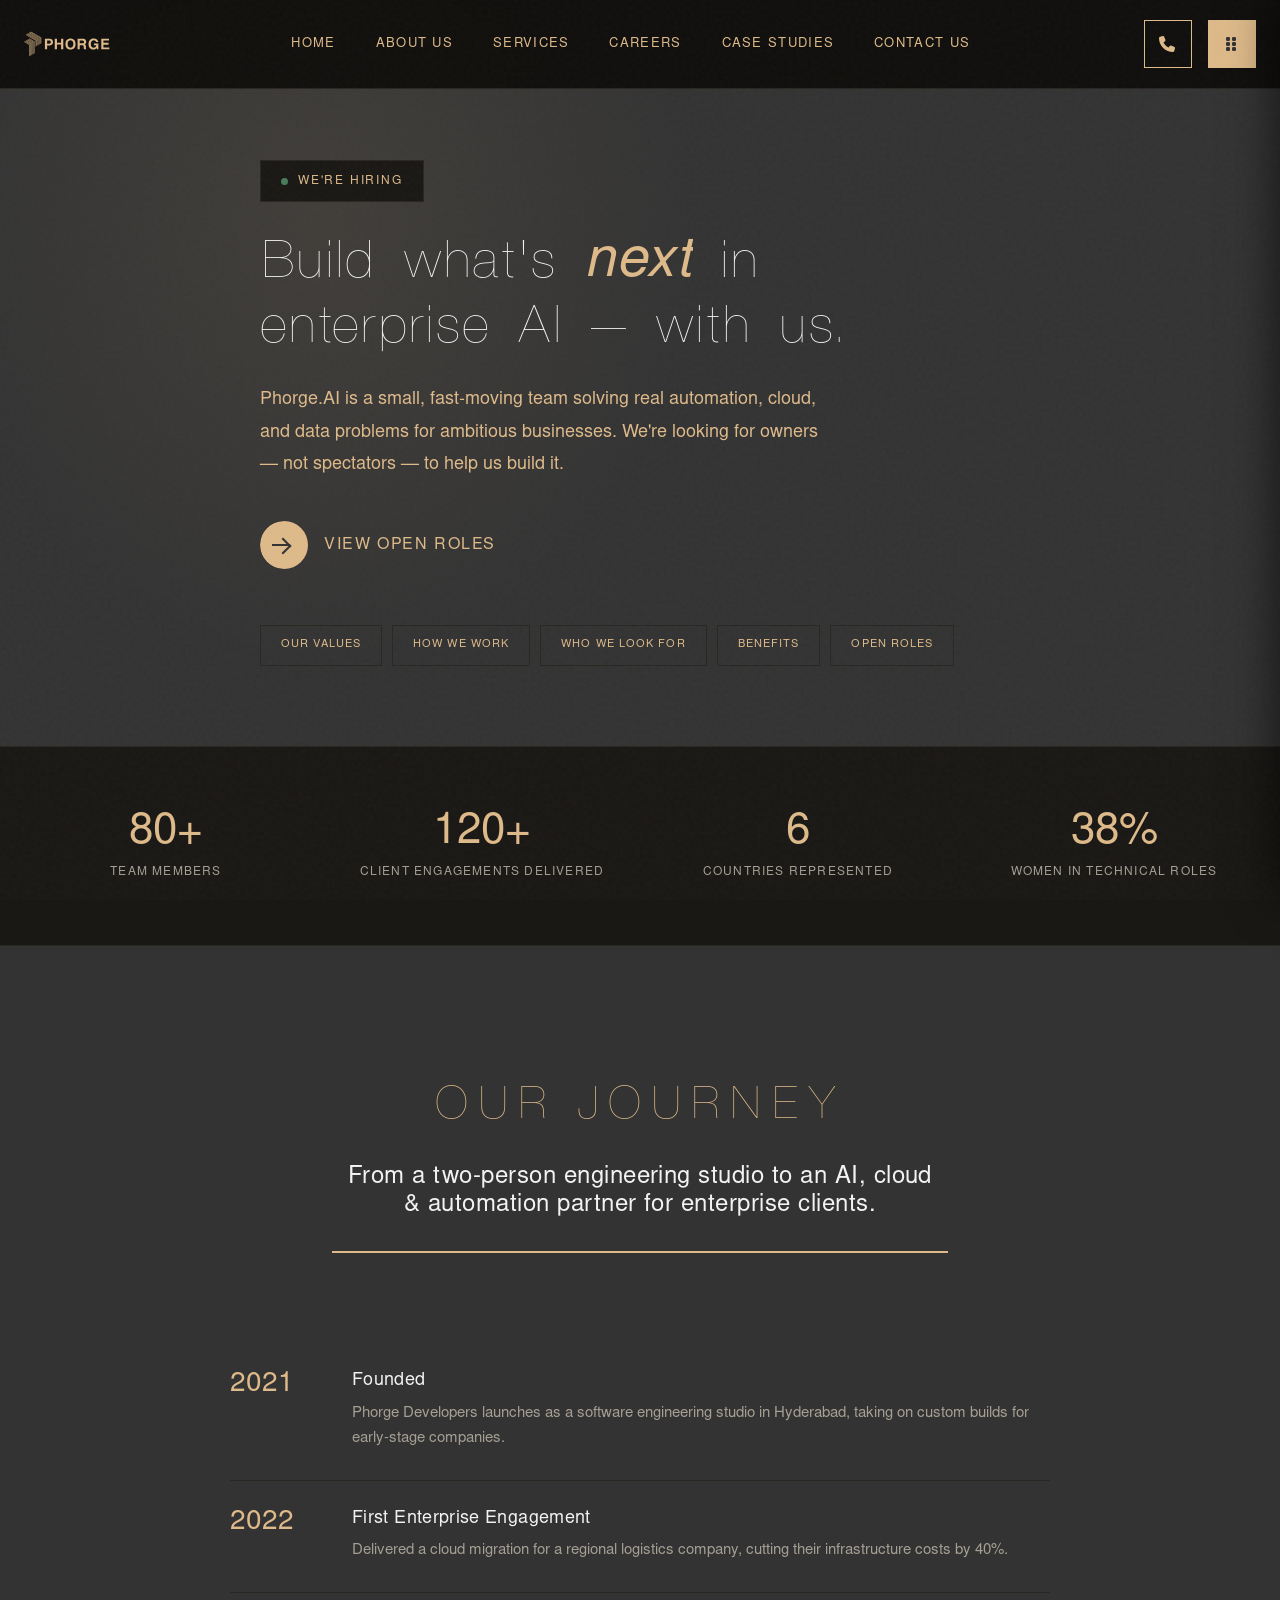
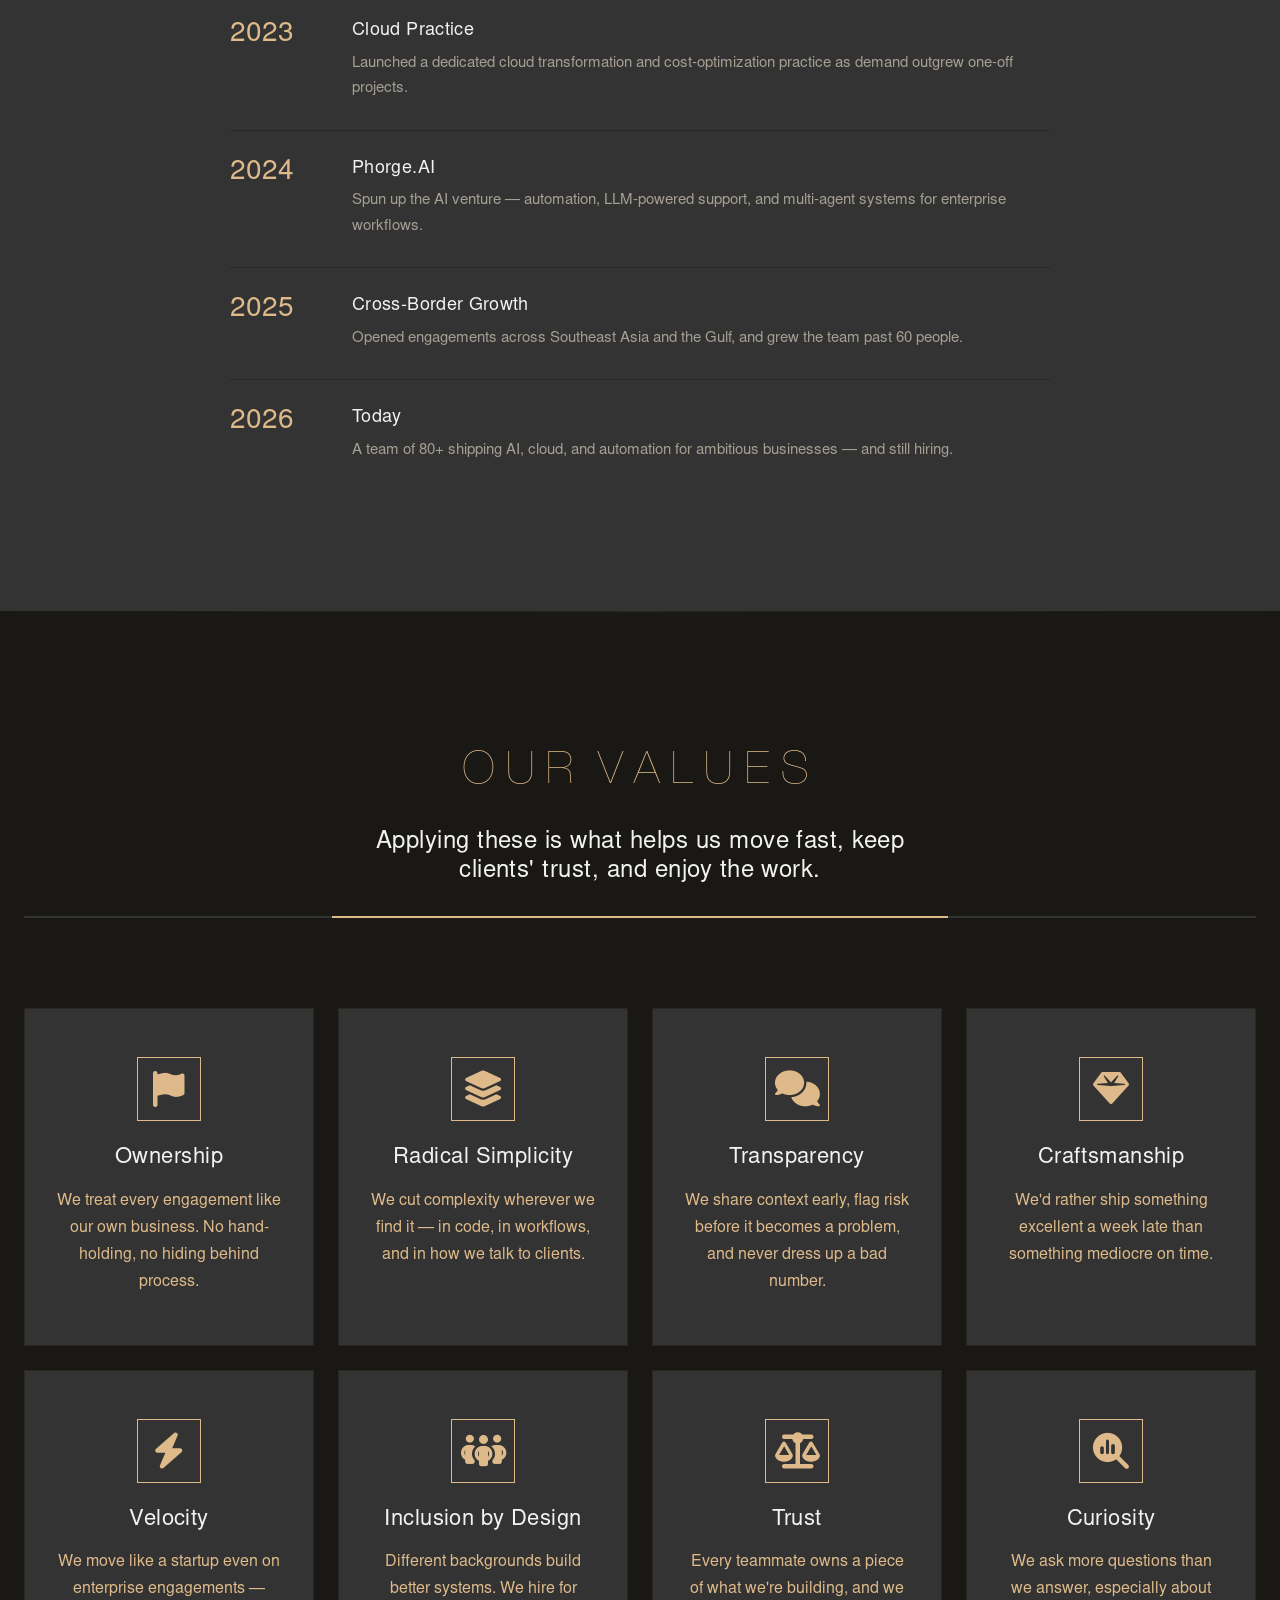
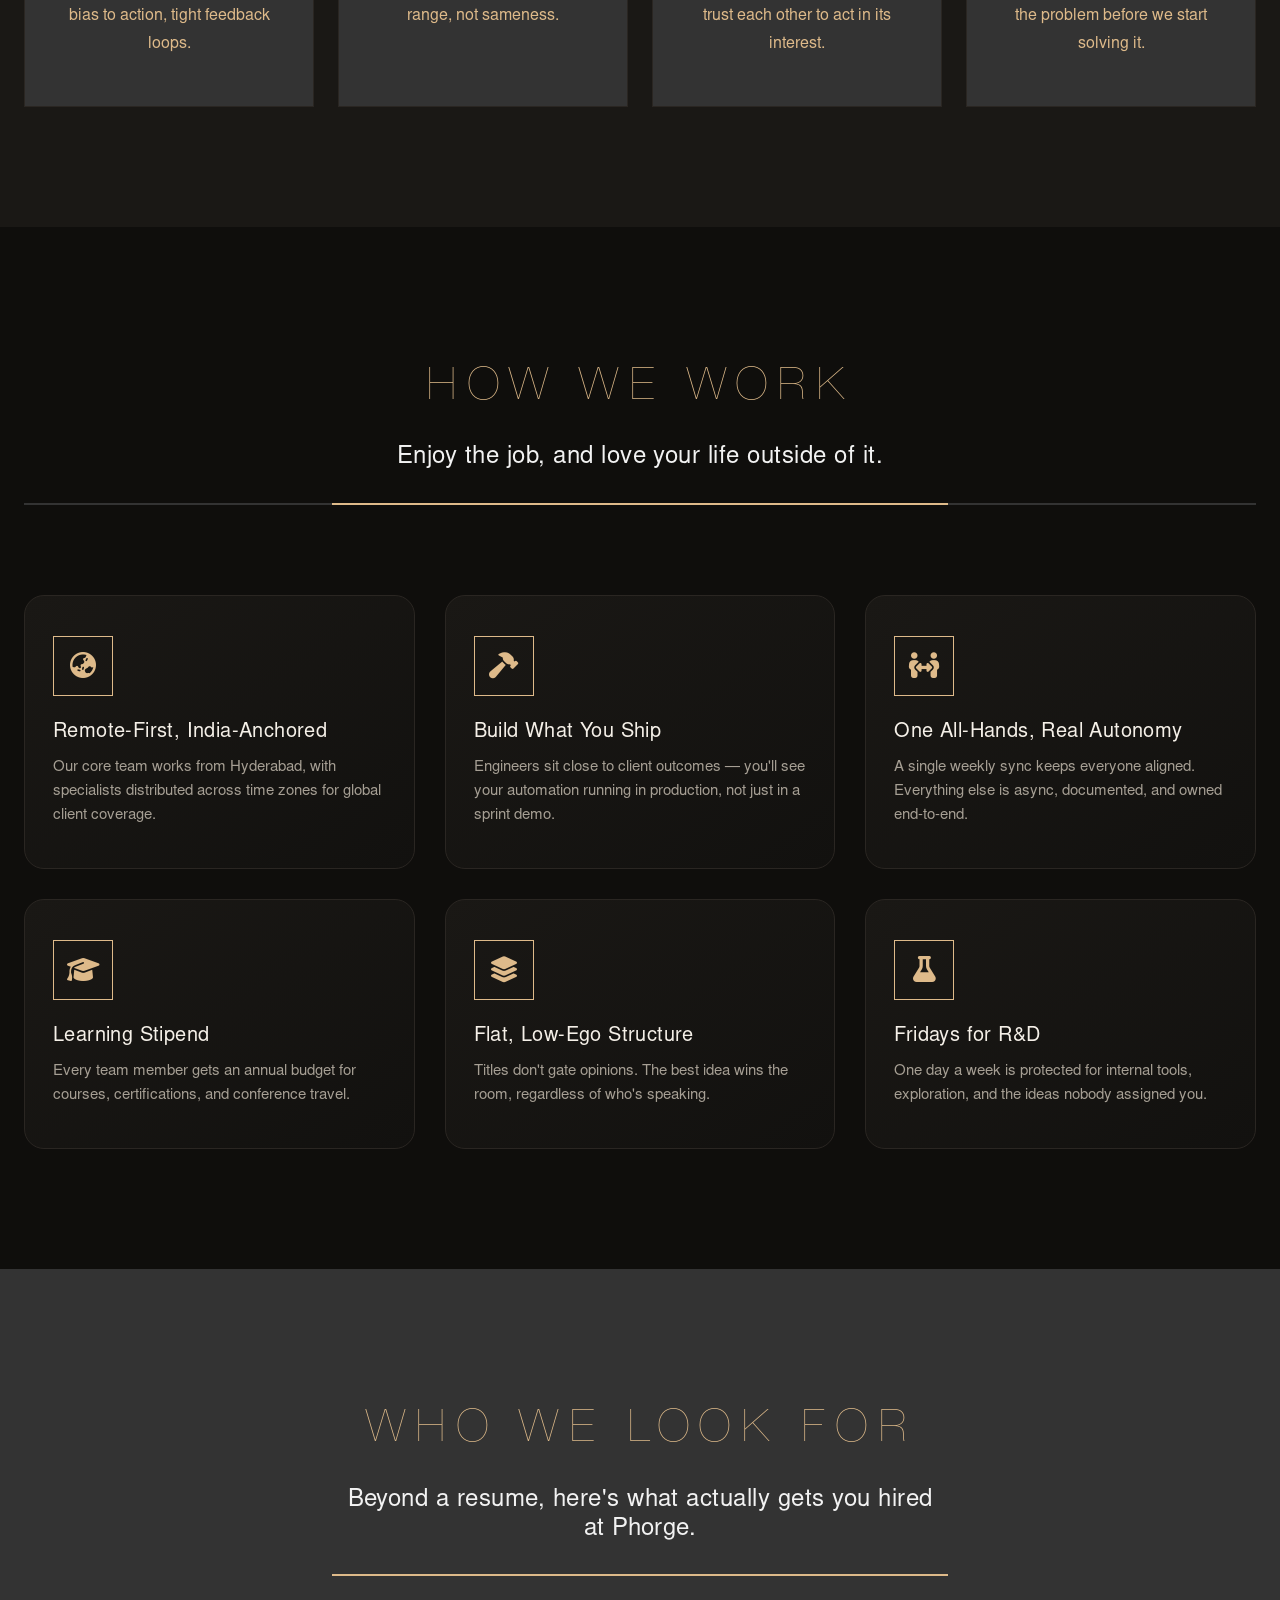
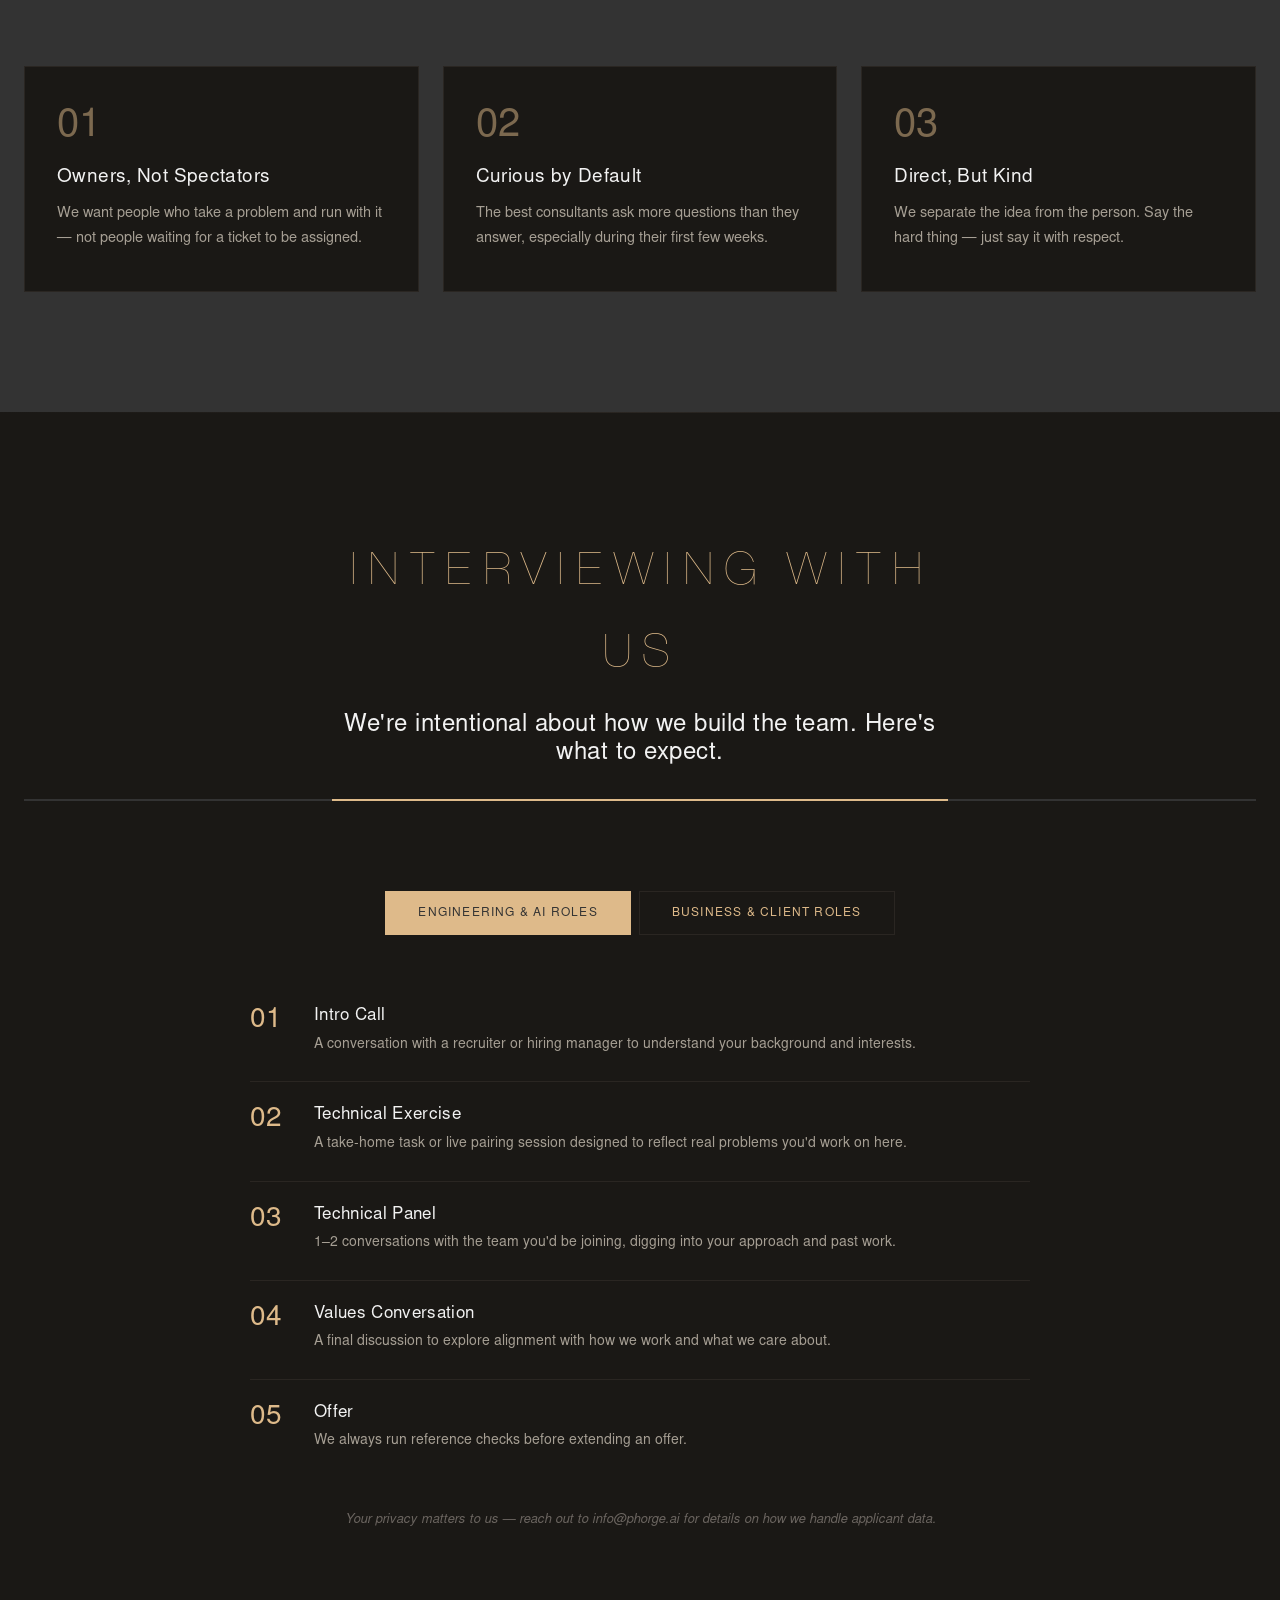
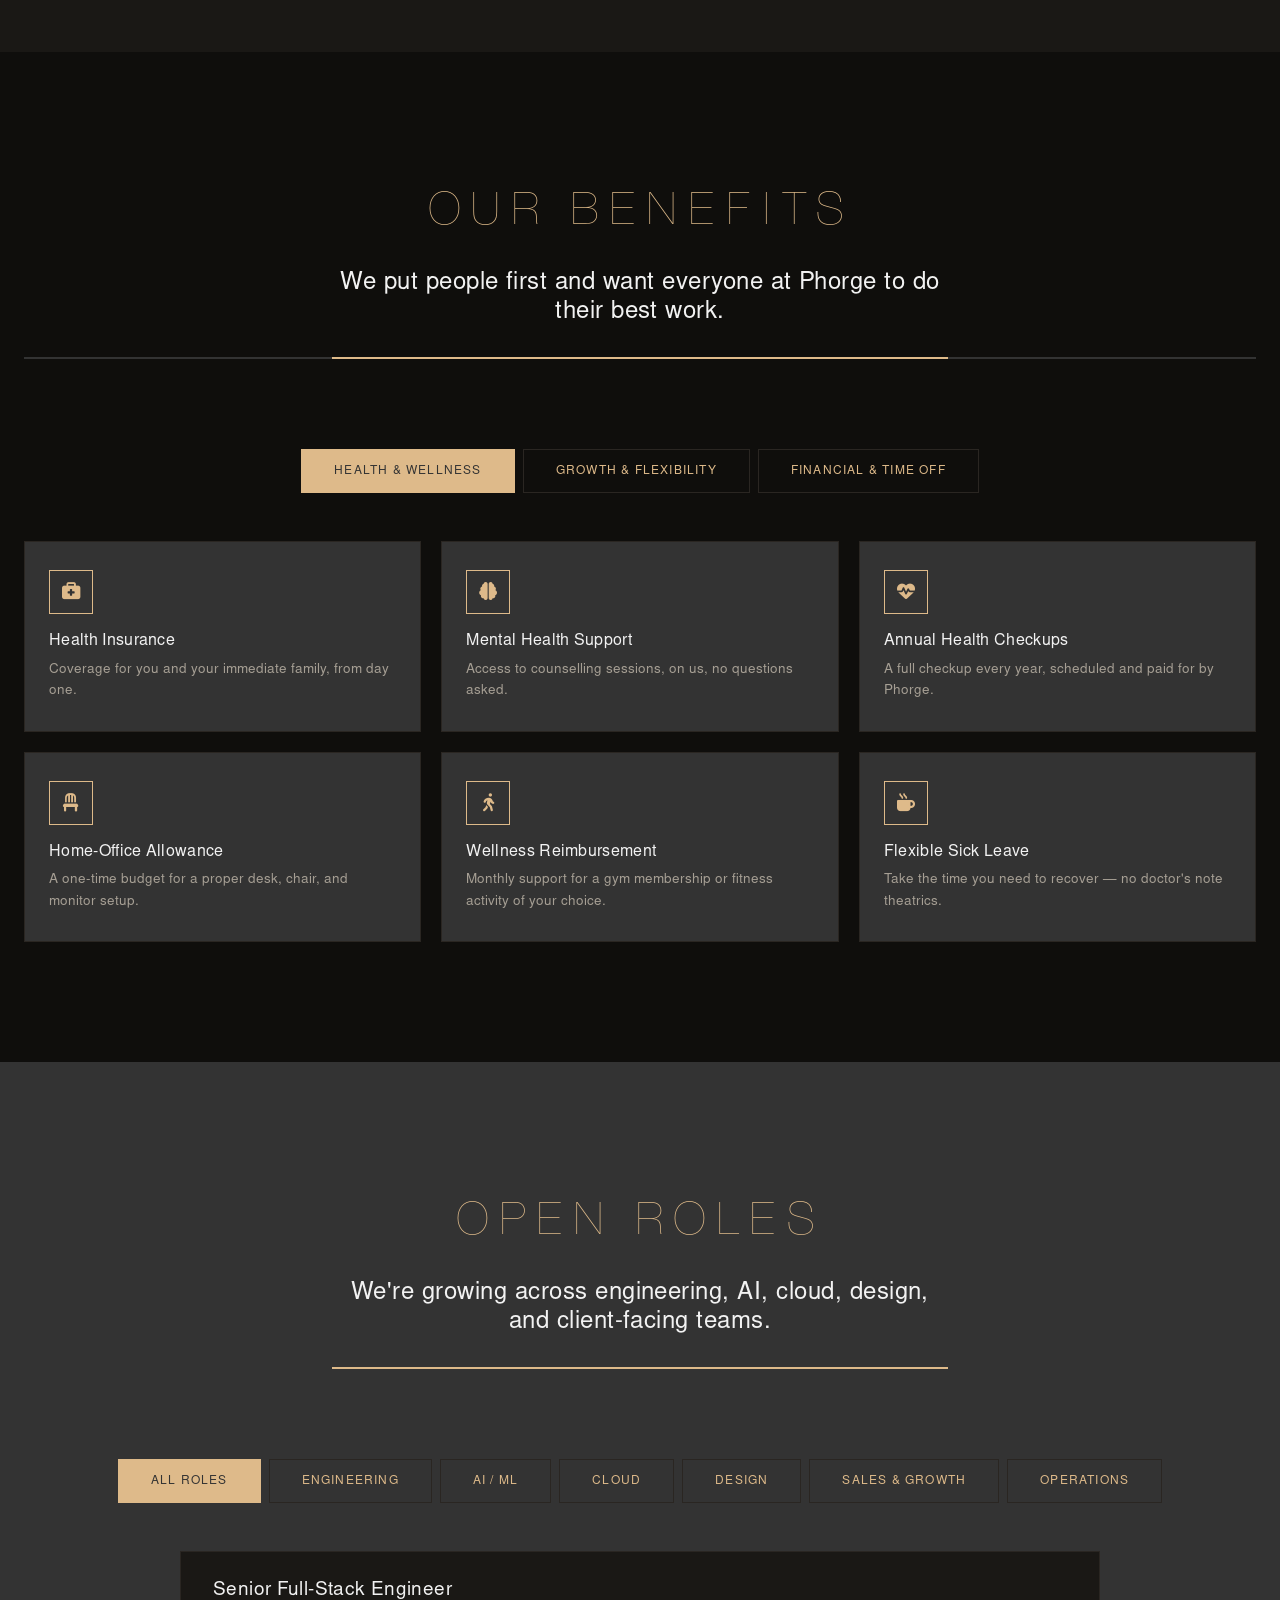
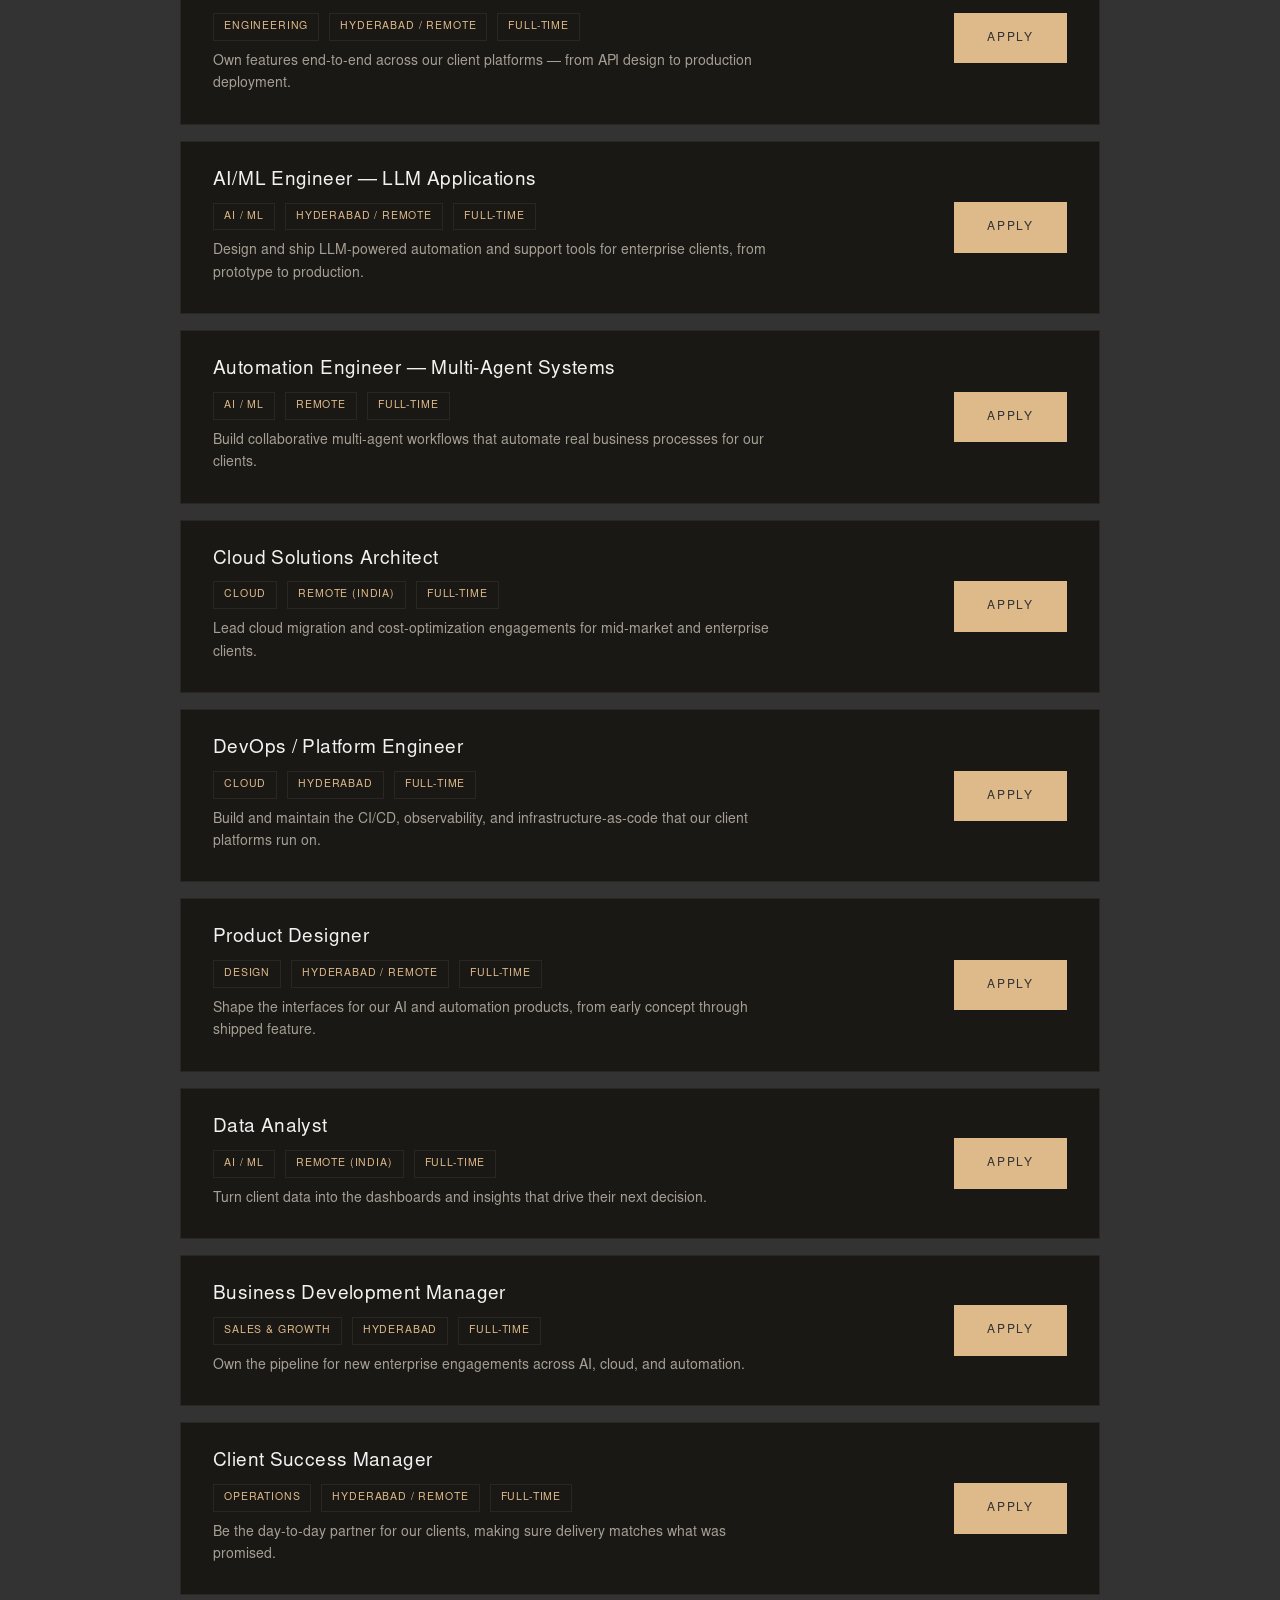
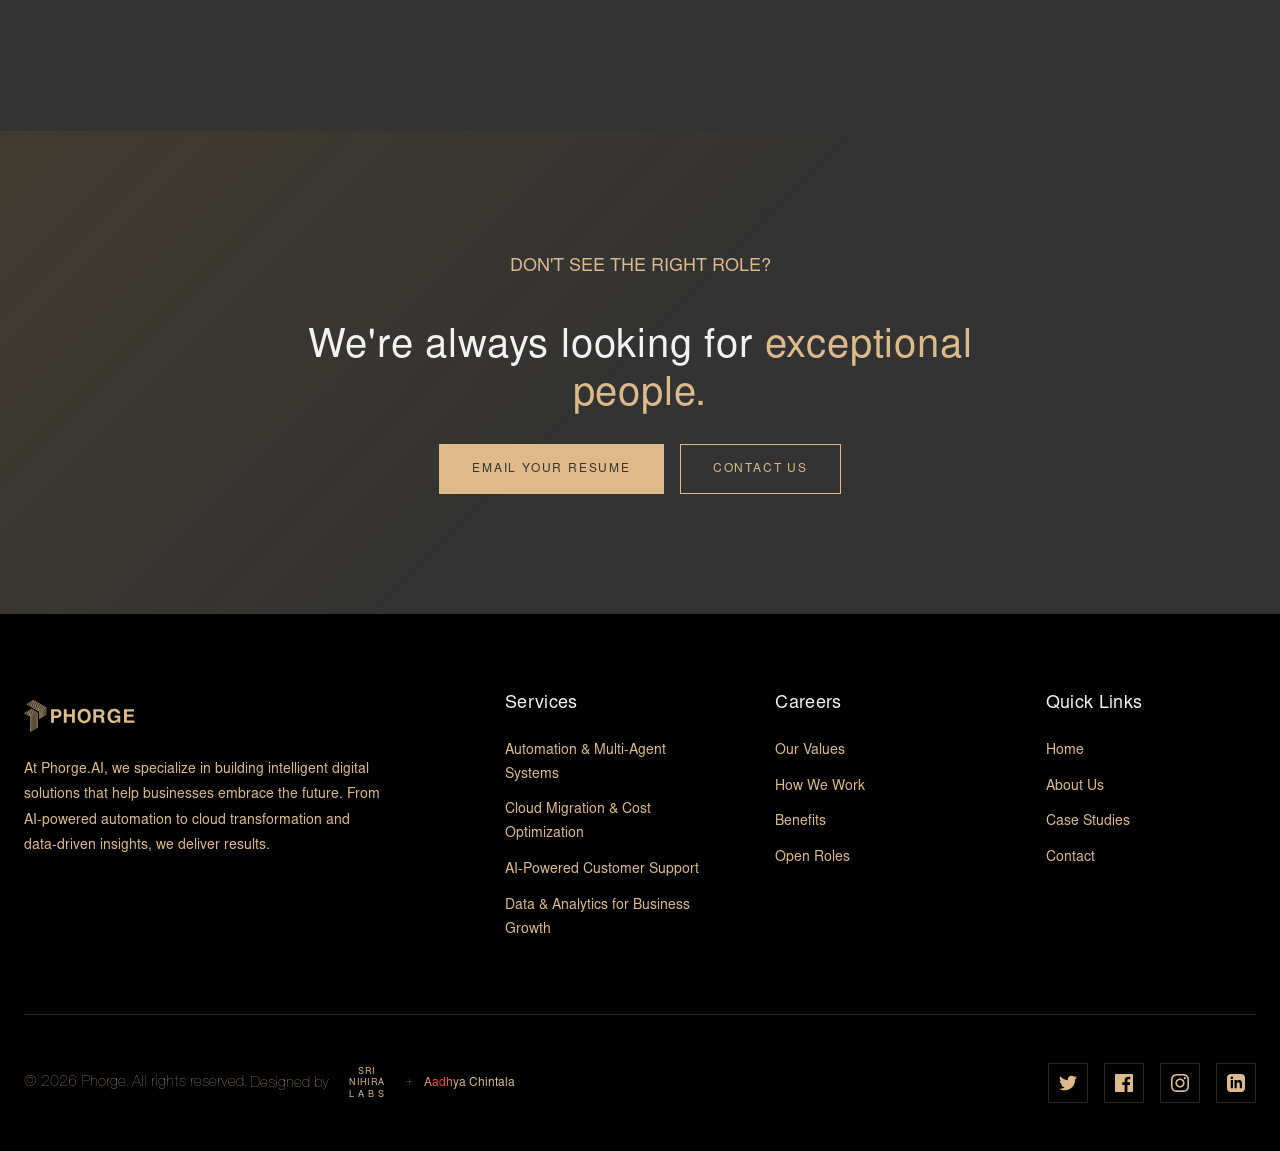
==== careers.html @ af1a022d "Add files via upload" ====
<!DOCTYPE html>
<html lang="en">
<head>
    <meta charset="UTF-8">
    <meta name="viewport" content="width=device-width, initial-scale=1.0">
    <title>Careers at Phorge.AI — Build the Future of Enterprise AI</title>
    <meta name="description" content="Join Phorge.AI. We build AI-powered automation, cloud transformation, and data-driven consulting for ambitious businesses — and we're hiring engineers, AI specialists, designers, and more.">

    <link rel="stylesheet" href="https://cdnjs.cloudflare.com/ajax/libs/font-awesome/6.5.0/css/all.min.css">
    <link rel="stylesheet" href="styles.css">
    <link rel="stylesheet" href="footer.css">
    <link rel="stylesheet" href="careers.css">
    <style>
        body {
            background-color: var(--Phorge-Dgray) !important;
        }
    </style>

    <link rel="icon" type="image/png" href="favicon/favicon-96x96.png" sizes="96x96" />
    <link rel="icon" type="image/svg+xml" href="favicon/favicon.svg" />
    <link rel="shortcut icon" href="favicon/favicon.ico" />
    <link rel="apple-touch-icon" sizes="180x180" href="favicon/apple-touch-icon.png" />
    <meta name="apple-mobile-web-app-title" content="PHORGE.AI" />
    <link rel="manifest" href="favicon/site.webmanifest" />
</head>
<body>
    <!-- Navigation -->
    <nav class="nav" id="navbar">
        <div class="container">
            <div class="nav-inner">
                <a href="index.html#hero" class="logo" aria-label="Phorge.AI">
                    <svg class="logo-mark" viewBox="76.4 0 1170.59 424.89" xmlns="http://www.w3.org/2000/svg" role="img" aria-hidden="true">
                        <defs>
                            <style>
                                .cls-1 { fill: var(--Phorge-Gold); }
                            </style>
                        </defs>
                        <g>
                            <path class="cls-1" d="M365.38,278.35h-27.53v-131.8h60.21c25.52,0,40.94,16.34,40.94,42.22,0,11.93-6.61,42.04-42.04,42.04h-31.57v47.54ZM390.9,208.04c20.56,0,20.56-14.69,20.56-20.56,0-12.85-7.16-18.17-24.23-18.17h-21.84v38.73h25.52Z" />
                            <path class="cls-1" d="M488.38,219.24v59.11h-27.54v-131.8h27.54v49.93h51.4v-49.93h27.53v131.8h-27.53v-59.11h-51.4Z" />
                            <path class="cls-1" d="M657.59,143.06c17.44,0,63.33,7.53,63.33,69.39s-45.89,69.39-63.33,69.39-63.33-7.53-63.33-69.39,45.89-69.39,63.33-69.39ZM657.59,258.52c14.87,0,35.8-9.18,35.8-46.08s-20.93-46.08-35.8-46.08-35.8,9.18-35.8,46.08,20.93,46.08,35.8,46.08Z" />
                            <path class="cls-1" d="M745.94,146.55h66.64c35.06,0,41.49,25.88,41.49,37.26,0,14.5-7.34,26.98-20.38,31.39,10.83,4.77,16.71,8.81,16.71,33.41,0,19.27,0,24.05,5.87,26.25v3.49h-30.47c-1.84-6.24-2.94-13.03-2.94-26.62,0-17.99-1.1-24.97-21.48-24.97h-28.45v51.58h-26.98v-131.8ZM805.23,204.55c14.32,0,21.29-4.96,21.29-17.99,0-6.98-3.12-17.26-19.27-17.26h-34.33v35.25h32.31Z" />
                            <path class="cls-1" d="M950.64,207.31h55.07v71.04h-18.36l-2.75-16.52c-6.98,8.08-17.07,20.01-41.12,20.01-31.76,0-60.58-22.76-60.58-69.02,0-35.98,20.01-69.94,64.43-69.76,40.39,0,56.36,26.25,57.82,44.42h-27.54c0-5.14-9.36-21.66-28.82-21.66s-37.81,13.58-37.81,47.36c0,35.98,19.64,45.34,38.37,45.34,6.06,0,26.25-2.39,31.94-29h-30.66v-22.21Z" />
                            <path class="cls-1" d="M1139.2,169.86h-69.94v27.72h64.25v23.31h-64.25v34.14h73.06v23.31h-100.05v-131.8h96.92v23.31Z" />
                        </g>
                        <g>
                            <polygon class="cls-1" points="207.25 179.51 207.25 327.4 203.09 329.8 201.91 330.49 201.91 182.59 199.32 181.1 196.71 179.58 191.37 176.5 186.17 173.5 180.83 170.41 175.62 167.41 170.28 164.33 165.08 161.33 159.74 158.24 154.54 155.24 149.2 152.15 143.99 149.15 139.64 146.64 140.74 146 143.99 144.12 144.98 143.56 149.2 145.99 154.54 149.08 159.74 152.08 165.08 155.16 170.28 158.16 175.62 161.25 180.83 164.25 186.17 167.34 191.37 170.34 196.71 173.42 201.91 176.42 204.66 178.01 207.25 179.51" />
                            <polygon class="cls-1" points="143.99 216.03 143.99 363.93 138.65 367.02 138.65 219.1 136.08 217.62 76.4 183.16 81.73 180.09 138.65 212.94 141.41 214.53 143.99 216.03" />
                            <polygon class="cls-1" points="154.54 209.94 154.54 357.85 149.2 360.93 149.2 213.02 146.62 211.53 143.99 210.02 138.65 206.93 86.94 177.08 92.27 173.99 138.65 200.77 143.99 203.86 149.2 206.86 151.95 208.45 154.54 209.94" />
                            <polygon class="cls-1" points="165.08 203.86 165.08 351.76 159.74 354.84 159.74 206.93 157.15 205.45 154.54 203.93 149.2 200.84 143.99 197.84 138.65 194.76 97.47 170.99 102.81 167.9 138.65 188.6 143.99 191.68 149.2 194.68 154.54 197.77 159.74 200.77 162.49 202.36 165.08 203.86" />
                            <polygon class="cls-1" points="175.62 197.77 175.62 345.67 170.28 348.76 170.28 200.84 167.69 199.36 165.08 197.84 159.74 194.76 154.54 191.76 149.2 188.67 143.99 185.67 138.65 182.59 108.02 164.9 113.35 161.82 138.65 176.42 143.99 179.51 149.2 182.51 154.54 185.6 159.74 188.6 165.08 191.68 170.28 194.68 173.03 196.27 175.62 197.77" />
                            <polygon class="cls-1" points="186.17 191.68 186.17 339.59 180.83 342.66 180.83 194.76 178.24 193.27 175.62 191.76 170.28 188.67 165.08 185.67 159.74 182.59 154.54 179.58 149.2 176.5 143.99 173.5 138.65 170.41 118.56 158.82 123.9 155.73 138.65 164.25 143.99 167.34 149.2 170.34 154.54 173.42 159.74 176.42 165.08 179.51 170.28 182.51 175.62 185.6 180.83 188.6 183.58 190.19 186.17 191.68" />
                            <polygon class="cls-1" points="196.71 185.6 196.71 333.49 191.37 336.57 191.37 188.67 188.78 187.19 186.17 185.67 180.83 182.59 175.62 179.58 170.28 176.5 165.08 173.5 159.74 170.41 154.54 167.41 149.2 164.33 143.99 161.33 138.65 158.24 129.1 152.73 134.44 149.64 138.65 152.08 143.99 155.16 149.2 158.16 154.54 161.25 159.74 164.25 165.08 167.34 170.28 170.34 175.62 173.42 180.83 176.42 186.17 179.51 191.37 182.51 194.12 184.1 196.71 185.6" />
                            <polygon class="cls-1" points="228.33 167.34 228.33 240.68 224.55 242.87 223.26 243.61 223 243.46 223 170.41 220.41 168.92 207.25 161.33 201.91 158.24 196.71 155.24 191.37 152.15 186.17 149.15 180.83 146.07 175.62 143.07 170.28 139.98 165.08 136.98 159.74 133.89 154.54 130.89 149.2 127.81 143.99 124.81 138.65 121.72 96.68 97.49 98.15 96.64 102.02 94.41 138.65 115.56 143.99 118.63 149.2 121.65 154.54 124.72 159.74 127.73 165.08 130.81 170.28 133.82 175.62 136.9 180.83 139.9 186.17 142.99 191.37 145.99 196.71 149.08 201.91 152.08 207.25 155.16 223 164.25 225.75 165.84 228.33 167.34" />
                            <polygon class="cls-1" points="238.87 161.25 238.87 234.6 233.81 237.52 233.53 237.36 233.53 164.33 230.95 162.83 228.33 161.33 223 158.24 207.25 149.15 201.91 146.07 196.71 143.07 191.37 139.98 186.17 136.98 180.83 133.89 175.62 130.89 170.28 127.81 165.08 124.81 159.74 121.72 154.54 118.72 149.2 115.63 143.99 112.63 138.65 109.55 107.22 91.4 112.56 88.32 138.65 103.39 143.99 106.46 149.2 109.47 154.54 112.55 159.74 115.56 165.08 118.63 170.28 121.65 175.62 124.72 180.83 127.73 186.17 130.81 191.37 133.82 196.71 136.9 201.91 139.9 207.25 142.99 223 152.08 228.33 155.16 233.53 158.16 236.29 159.76 238.87 161.25" />
                            <polygon class="cls-1" points="249.41 155.16 249.41 228.51 244.35 231.44 244.07 231.28 244.07 158.24 241.49 156.74 238.87 155.24 233.53 152.15 228.33 149.15 223 146.07 207.25 136.98 201.91 133.89 196.71 130.89 191.37 127.81 186.17 124.81 180.83 121.72 175.62 118.72 170.28 115.63 165.08 112.63 159.74 109.55 154.54 106.55 149.2 103.46 143.99 100.46 138.65 97.37 117.76 85.31 123.1 82.23 149.2 97.3 154.54 100.37 159.74 103.39 165.08 106.46 170.28 109.47 175.62 112.55 180.83 115.56 186.17 118.63 191.37 121.65 196.71 124.72 201.91 127.73 207.25 130.81 223 139.9 228.33 142.99 233.53 145.99 238.87 149.08 244.07 152.08 246.83 153.67 249.41 155.16" />
                            <polygon class="cls-1" points="259.96 149.08 259.96 222.43 254.89 225.35 254.62 225.19 254.62 152.15 252.03 150.66 249.41 149.15 244.07 146.07 238.87 143.07 233.53 139.98 228.33 136.98 223 133.89 207.25 124.81 201.91 121.72 196.71 118.72 191.37 115.63 186.17 112.63 180.83 109.55 175.62 106.55 170.28 103.46 165.08 100.46 159.74 97.37 128.3 79.22 133.64 76.15 170.28 97.3 175.62 100.37 180.83 103.39 186.17 106.46 191.37 109.47 196.71 112.55 201.91 115.56 207.25 118.63 223 127.73 228.33 130.81 233.53 133.82 238.87 136.9 244.07 139.9 249.41 142.99 254.62 145.99 257.37 147.58 259.96 149.08" />
                            <polygon class="cls-1" points="270.5 142.99 270.5 216.33 265.43 219.26 265.16 219.41 265.16 146.07 262.57 144.57 259.96 143.07 254.62 139.98 249.41 136.98 244.07 133.89 238.87 130.89 233.53 127.81 228.33 124.81 223 121.72 207.25 112.63 201.91 109.55 196.71 106.55 191.37 103.46 186.17 100.46 180.83 97.37 138.84 73.13 144.18 70.05 191.37 97.3 196.71 100.37 201.91 103.39 207.25 106.46 223 115.56 228.33 118.63 233.53 121.65 238.87 124.72 244.07 127.73 249.41 130.81 254.62 133.82 259.96 136.9 265.16 139.9 267.91 141.49 270.5 142.99" />
                            <polygon class="cls-1" points="281.04 136.89 281.04 210.24 275.7 213.33 275.7 139.98 273.12 138.48 270.5 136.98 265.16 133.89 259.96 130.89 254.62 127.81 249.41 124.81 244.07 121.72 238.87 118.72 233.53 115.63 228.33 112.63 223 109.55 207.25 100.46 201.91 97.37 149.38 67.05 154.72 63.96 223 103.39 228.33 106.46 233.53 109.47 238.87 112.55 244.07 115.56 249.41 118.63 254.62 121.65 259.96 124.72 265.16 127.73 270.5 130.81 275.7 133.82 278.46 135.4 281.04 136.89" />
                            <polygon class="cls-1" points="291.59 130.82 291.59 204.15 289.01 205.65 286.51 207.09 286.25 206.93 286.25 133.89 283.66 132.4 281.04 130.89 275.7 127.81 270.5 124.81 265.16 121.72 259.96 118.72 254.62 115.63 249.41 112.63 244.07 109.55 238.87 106.55 233.53 103.46 228.33 100.46 223 97.37 159.92 60.96 162.59 59.42 165.26 57.88 233.53 97.3 238.87 100.37 244.07 103.39 249.41 106.46 254.62 109.47 259.96 112.55 265.16 115.56 270.5 118.63 275.7 121.65 281.04 124.72 286.25 127.73 289 129.31 291.59 130.82" />
                        </g>
                    </svg>
                </a>
                <ul class="nav-links">
                    <li><a href="index.html#hero">Home</a></li>
                    <li><a href="index.html#about">About Us</a></li>
                    <li><a href="index.html#services">Services</a></li>
                    <li><a href="careers.html" class="active">Careers</a></li>
                    <li><a href="index.html#testimonials">Case Studies</a></li>
                    <li><a href="index.html#contact">Contact Us</a></li>
                </ul>
                <div class="nav-cta">
                    <a href="tel:+916303253662" class="btn btn-outline icon-btn" aria-label="Call Phorge.AI">
                        <i class="fa-solid fa-phone"></i>
                    </a>
                    <a href="#" class="btn btn-primary icon-btn" id="infoPanelBtn" aria-label="Open Info Panel">
                        <i class="fa-solid fa-grip-vertical"></i>
                    </a>
                </div>
                <button class="mobile-menu-btn" id="mobileMenuBtn" aria-label="Open Menu">
                    <span></span><span></span><span></span>
                </button>
            </div>
        </div>
    </nav>

    <!-- Mobile Menu Overlay -->
    <div class="mobile-menu-overlay" id="mobileMenuOverlay"></div>

    <!-- Mobile Menu -->
    <div class="mobile-menu" id="mobileMenu">
        <button class="mobile-menu-close" id="mobileMenuClose" aria-label="Close Menu">
            <svg width="20" height="20" viewBox="0 0 24 24" fill="none" stroke="currentColor" stroke-width="1.5">
                <line x1="18" y1="6" x2="6" y2="18"></line>
                <line x1="6" y1="6" x2="18" y2="18"></line>
            </svg>
        </button>
        <ul class="mobile-nav-links">
            <li><a href="index.html#hero">Home</a></li>
            <li><a href="index.html#about">About Us</a></li>
            <li><a href="index.html#services">Services</a></li>
            <li><a href="careers.html" class="active">Careers</a></li>
            <li><a href="index.html#testimonials">Case Studies</a></li>
            <li><a href="index.html#contact">Contact Us</a></li>
        </ul>
        <div class="mobile-menu-cta">
            <a href="#roles" class="btn btn-outline">View Open Roles</a>
            <a href="mailto:careers@phorge.ai" class="btn btn-primary">Email Us</a>
        </div>
    </div>

    <!-- Careers Hero -->
    <section class="careers-hero" id="hero">
        <div class="container">
            <div class="careers-hero-inner">
                <div class="careers-eyebrow">
                    <span class="dot"></span>
                    We're Hiring
                </div>
                <h1 class="hero-title careers-hero-title">
                    Build what's <span class="gold">next</span> in enterprise AI — with us.
                </h1>
                <p class="careers-hero-desc" data-reveal="fade">
                    Phorge.AI is a small, fast-moving team solving real automation, cloud, and data problems for ambitious businesses. We're looking for owners — not spectators — to help us build it.
                </p>
                <div class="careers-hero-actions">
                    <a href="#roles" class="learn-more">
                        <span class="circle"><span class="icon arrow"></span></span>
                        <span class="button-text">View Open Roles</span>
                    </a>
                </div>
                <div class="careers-jumpnav">
                    <a href="#values">Our Values</a>
                    <a href="#culture">How We Work</a>
                    <a href="#hiring">Who We Look For</a>
                    <a href="#benefits">Benefits</a>
                    <a href="#roles">Open Roles</a>
                </div>
            </div>
        </div>
    </section>

    <!-- Stats -->
    <section class="careers-stats">
        <div class="container">
            <div class="careers-stats-grid">
                <div>
                    <div class="careers-stat-value">80+</div>
                    <div class="careers-stat-label">Team Members</div>
                </div>
                <div>
                    <div class="careers-stat-value">120+</div>
                    <div class="careers-stat-label">Client Engagements Delivered</div>
                </div>
                <div>
                    <div class="careers-stat-value">6</div>
                    <div class="careers-stat-label">Countries Represented</div>
                </div>
                <div>
                    <div class="careers-stat-value">38%</div>
                    <div class="careers-stat-label">Women in Technical Roles</div>
                </div>
            </div>
        </div>
    </section>

    <!-- Our Journey (milestones) -->
    <section id="story">
        <div class="container">
            <div class="section-header">
                <div class="section-label" data-reveal="left">Our Journey</div>
                <h5 class="section-title">From a two-person engineering studio to an AI, cloud &amp; automation partner for enterprise clients.</h5>
            </div>
            <div class="services-divider"></div>
            <ul class="journey-list">
                <li class="journey-item">
                    <span class="journey-year">2021</span>
                    <div class="journey-text">
                        <h4>Founded</h4>
                        <p>Phorge Developers launches as a software engineering studio in Hyderabad, taking on custom builds for early-stage companies.</p>
                    </div>
                </li>
                <li class="journey-item">
                    <span class="journey-year">2022</span>
                    <div class="journey-text">
                        <h4>First Enterprise Engagement</h4>
                        <p>Delivered a cloud migration for a regional logistics company, cutting their infrastructure costs by 40%.</p>
                    </div>
                </li>
                <li class="journey-item">
                    <span class="journey-year">2023</span>
                    <div class="journey-text">
                        <h4>Cloud Practice</h4>
                        <p>Launched a dedicated cloud transformation and cost-optimization practice as demand outgrew one-off projects.</p>
                    </div>
                </li>
                <li class="journey-item">
                    <span class="journey-year">2024</span>
                    <div class="journey-text">
                        <h4>Phorge.AI</h4>
                        <p>Spun up the AI venture — automation, LLM-powered support, and multi-agent systems for enterprise workflows.</p>
                    </div>
                </li>
                <li class="journey-item">
                    <span class="journey-year">2025</span>
                    <div class="journey-text">
                        <h4>Cross-Border Growth</h4>
                        <p>Opened engagements across Southeast Asia and the Gulf, and grew the team past 60 people.</p>
                    </div>
                </li>
                <li class="journey-item">
                    <span class="journey-year">2026</span>
                    <div class="journey-text">
                        <h4>Today</h4>
                        <p>A team of 80+ shipping AI, cloud, and automation for ambitious businesses — and still hiring.</p>
                    </div>
                </li>
            </ul>
        </div>
    </section>

    <!-- Values -->
    <section class="services" id="values">
        <div class="container">
            <div class="section-header">
                <div class="section-label" data-reveal="chars">Our Values</div>
                <h5 class="section-title">Applying these is what helps us move fast, keep clients' trust, and enjoy the work.</h5>
            </div>
            <div class="services-divider"></div>
            <div class="services-grid">
                <div class="service-card">
                    <div class="service-icon"><i class="fa-solid fa-flag"></i></div>
                    <h3 class="service-title">Ownership</h3>
                    <p class="service-desc">We treat every engagement like our own business. No hand-holding, no hiding behind process.</p>
                </div>
                <div class="service-card">
                    <div class="service-icon"><i class="fa-solid fa-layer-group"></i></div>
                    <h3 class="service-title">Radical Simplicity</h3>
                    <p class="service-desc">We cut complexity wherever we find it — in code, in workflows, and in how we talk to clients.</p>
                </div>
                <div class="service-card">
                    <div class="service-icon"><i class="fa-solid fa-comments"></i></div>
                    <h3 class="service-title">Transparency</h3>
                    <p class="service-desc">We share context early, flag risk before it becomes a problem, and never dress up a bad number.</p>
                </div>
                <div class="service-card">
                    <div class="service-icon"><i class="fa-solid fa-gem"></i></div>
                    <h3 class="service-title">Craftsmanship</h3>
                    <p class="service-desc">We'd rather ship something excellent a week late than something mediocre on time.</p>
                </div>
                <div class="service-card">
                    <div class="service-icon"><i class="fa-solid fa-bolt"></i></div>
                    <h3 class="service-title">Velocity</h3>
                    <p class="service-desc">We move like a startup even on enterprise engagements — bias to action, tight feedback loops.</p>
                </div>
                <div class="service-card">
                    <div class="service-icon"><i class="fa-solid fa-people-group"></i></div>
                    <h3 class="service-title">Inclusion by Design</h3>
                    <p class="service-desc">Different backgrounds build better systems. We hire for range, not sameness.</p>
                </div>
                <div class="service-card">
                    <div class="service-icon"><i class="fa-solid fa-scale-balanced"></i></div>
                    <h3 class="service-title">Trust</h3>
                    <p class="service-desc">Every teammate owns a piece of what we're building, and we trust each other to act in its interest.</p>
                </div>
                <div class="service-card">
                    <div class="service-icon"><i class="fa-solid fa-magnifying-glass-chart"></i></div>
                    <h3 class="service-title">Curiosity</h3>
                    <p class="service-desc">We ask more questions than we answer, especially about the problem before we start solving it.</p>
                </div>
            </div>
        </div>
    </section>

    <!-- How We Work -->
    <section class="premium-services" id="culture">
        <div class="container">
            <div class="section-header">
                <div class="section-label" data-reveal="scale">How We Work</div>
                <h5 class="section-title">Enjoy the job, and love your life outside of it.</h5>
            </div>
            <div class="services-divider"></div>
            <div class="premium-grid">
                <div class="premium-card">
                    <div class="card-icon"><i class="fa-solid fa-earth-asia"></i></div>
                    <h3>Remote-First, India-Anchored</h3>
                    <p>Our core team works from Hyderabad, with specialists distributed across time zones for global client coverage.</p>
                    <div class="card-glow"></div>
                </div>
                <div class="premium-card">
                    <div class="card-icon"><i class="fa-solid fa-hammer"></i></div>
                    <h3>Build What You Ship</h3>
                    <p>Engineers sit close to client outcomes — you'll see your automation running in production, not just in a sprint demo.</p>
                    <div class="card-glow"></div>
                </div>
                <div class="premium-card">
                    <div class="card-icon"><i class="fa-solid fa-people-arrows"></i></div>
                    <h3>One All-Hands, Real Autonomy</h3>
                    <p>A single weekly sync keeps everyone aligned. Everything else is async, documented, and owned end-to-end.</p>
                    <div class="card-glow"></div>
                </div>
                <div class="premium-card">
                    <div class="card-icon"><i class="fa-solid fa-graduation-cap"></i></div>
                    <h3>Learning Stipend</h3>
                    <p>Every team member gets an annual budget for courses, certifications, and conference travel.</p>
                    <div class="card-glow"></div>
                </div>
                <div class="premium-card">
                    <div class="card-icon"><i class="fa-solid fa-layer-group"></i></div>
                    <h3>Flat, Low-Ego Structure</h3>
                    <p>Titles don't gate opinions. The best idea wins the room, regardless of who's speaking.</p>
                    <div class="card-glow"></div>
                </div>
                <div class="premium-card">
                    <div class="card-icon"><i class="fa-solid fa-flask"></i></div>
                    <h3>Fridays for R&amp;D</h3>
                    <p>One day a week is protected for internal tools, exploration, and the ideas nobody assigned you.</p>
                    <div class="card-glow"></div>
                </div>
            </div>
        </div>
    </section>

    <!-- Who We Look For -->
    <section id="hiring">
        <div class="container">
            <div class="section-header">
                <div class="section-label" data-reveal="fade">Who We Look For</div>
                <h5 class="section-title">Beyond a resume, here's what actually gets you hired at Phorge.</h5>
            </div>
            <div class="services-divider"></div>
            <div class="principles-grid">
                <div class="principle-card">
                    <div class="principle-num">01</div>
                    <h3>Owners, Not Spectators</h3>
                    <p>We want people who take a problem and run with it — not people waiting for a ticket to be assigned.</p>
                </div>
                <div class="principle-card">
                    <div class="principle-num">02</div>
                    <h3>Curious by Default</h3>
                    <p>The best consultants ask more questions than they answer, especially during their first few weeks.</p>
                </div>
                <div class="principle-card">
                    <div class="principle-num">03</div>
                    <h3>Direct, But Kind</h3>
                    <p>We separate the idea from the person. Say the hard thing — just say it with respect.</p>
                </div>
            </div>
        </div>
    </section>

    <!-- Interview Process -->
    <section class="services" id="process">
        <div class="container">
            <div class="section-header">
                <div class="section-label" data-reveal="up">Interviewing With Us</div>
                <h5 class="section-title">We're intentional about how we build the team. Here's what to expect.</h5>
            </div>
            <div class="services-divider"></div>

            <div class="process-tabs">
                <button class="tab-btn process-tab-btn active" data-process-tab="technical">Engineering &amp; AI Roles</button>
                <button class="tab-btn process-tab-btn" data-process-tab="business">Business &amp; Client Roles</button>
            </div>

            <div class="process-panel active" id="process-technical">
                <div class="process-step">
                    <span class="why-number">01</span>
                    <div>
                        <h4>Intro Call</h4>
                        <p>A conversation with a recruiter or hiring manager to understand your background and interests.</p>
                    </div>
                </div>
                <div class="process-step">
                    <span class="why-number">02</span>
                    <div>
                        <h4>Technical Exercise</h4>
                        <p>A take-home task or live pairing session designed to reflect real problems you'd work on here.</p>
                    </div>
                </div>
                <div class="process-step">
                    <span class="why-number">03</span>
                    <div>
                        <h4>Technical Panel</h4>
                        <p>1–2 conversations with the team you'd be joining, digging into your approach and past work.</p>
                    </div>
                </div>
                <div class="process-step">
                    <span class="why-number">04</span>
                    <div>
                        <h4>Values Conversation</h4>
                        <p>A final discussion to explore alignment with how we work and what we care about.</p>
                    </div>
                </div>
                <div class="process-step">
                    <span class="why-number">05</span>
                    <div>
                        <h4>Offer</h4>
                        <p>We always run reference checks before extending an offer.</p>
                    </div>
                </div>
            </div>

            <div class="process-panel" id="process-business">
                <div class="process-step">
                    <span class="why-number">01</span>
                    <div>
                        <h4>Intro Call</h4>
                        <p>A first conversation with a recruiter or hiring manager to understand your experience and interests.</p>
                    </div>
                </div>
                <div class="process-step">
                    <span class="why-number">02</span>
                    <div>
                        <h4>Case Study or Role-Play</h4>
                        <p>A practical exercise aligned with the day-to-day responsibilities of the role.</p>
                    </div>
                </div>
                <div class="process-step">
                    <span class="why-number">03</span>
                    <div>
                        <h4>Stakeholder Panel</h4>
                        <p>Conversations with the hiring manager and cross-functional teammates you'd work closely with.</p>
                    </div>
                </div>
                <div class="process-step">
                    <span class="why-number">04</span>
                    <div>
                        <h4>Values Conversation</h4>
                        <p>A final discussion to explore alignment with how we work and what we care about.</p>
                    </div>
                </div>
                <div class="process-step">
                    <span class="why-number">05</span>
                    <div>
                        <h4>Offer</h4>
                        <p>We always run reference checks before extending an offer.</p>
                    </div>
                </div>
            </div>

            <p class="process-note">Your privacy matters to us — reach out to info@phorge.ai for details on how we handle applicant data.</p>
        </div>
    </section>

    <!-- Benefits -->
    <section class="premium-services" id="benefits">
        <div class="container">
            <div class="section-header">
                <div class="section-label" data-reveal="right">Our Benefits</div>
                <h5 class="section-title">We put people first and want everyone at Phorge to do their best work.</h5>
            </div>
            <div class="services-divider"></div>

            <div class="benefits-tabs">
                <button class="tab-btn benefit-tab-btn active" data-benefit-tab="health">Health &amp; Wellness</button>
                <button class="tab-btn benefit-tab-btn" data-benefit-tab="growth">Growth &amp; Flexibility</button>
                <button class="tab-btn benefit-tab-btn" data-benefit-tab="financial">Financial &amp; Time Off</button>
            </div>

            <div class="benefits-tab-content active" id="benefit-health">
                <div class="benefit-item">
                    <div class="benefit-icon"><i class="fa-solid fa-briefcase-medical"></i></div>
                    <h4>Health Insurance</h4>
                    <p>Coverage for you and your immediate family, from day one.</p>
                </div>
                <div class="benefit-item">
                    <div class="benefit-icon"><i class="fa-solid fa-brain"></i></div>
                    <h4>Mental Health Support</h4>
                    <p>Access to counselling sessions, on us, no questions asked.</p>
                </div>
                <div class="benefit-item">
                    <div class="benefit-icon"><i class="fa-solid fa-heart-pulse"></i></div>
                    <h4>Annual Health Checkups</h4>
                    <p>A full checkup every year, scheduled and paid for by Phorge.</p>
                </div>
                <div class="benefit-item">
                    <div class="benefit-icon"><i class="fa-solid fa-chair"></i></div>
                    <h4>Home-Office Allowance</h4>
                    <p>A one-time budget for a proper desk, chair, and monitor setup.</p>
                </div>
                <div class="benefit-item">
                    <div class="benefit-icon"><i class="fa-solid fa-person-walking"></i></div>
                    <h4>Wellness Reimbursement</h4>
                    <p>Monthly support for a gym membership or fitness activity of your choice.</p>
                </div>
                <div class="benefit-item">
                    <div class="benefit-icon"><i class="fa-solid fa-mug-hot"></i></div>
                    <h4>Flexible Sick Leave</h4>
                    <p>Take the time you need to recover — no doctor's note theatrics.</p>
                </div>
            </div>

            <div class="benefits-tab-content" id="benefit-growth">
                <div class="benefit-item">
                    <div class="benefit-icon"><i class="fa-solid fa-graduation-cap"></i></div>
                    <h4>Learning Budget</h4>
                    <p>An annual stipend for courses, certifications, and books.</p>
                </div>
                <div class="benefit-item">
                    <div class="benefit-icon"><i class="fa-solid fa-clock"></i></div>
                    <h4>Flexible Hours</h4>
                    <p>We're async-friendly — work when you're sharpest, not on a fixed clock.</p>
                </div>
                <div class="benefit-item">
                    <div class="benefit-icon"><i class="fa-solid fa-arrows-turn-to-dots"></i></div>
                    <h4>Internal Mobility</h4>
                    <p>Move across our AI, Cloud, and Data practices as your interests evolve.</p>
                </div>
                <div class="benefit-item">
                    <div class="benefit-icon"><i class="fa-solid fa-microphone"></i></div>
                    <h4>Conference Sponsorship</h4>
                    <p>We'll cover travel and tickets for conferences relevant to your work.</p>
                </div>
                <div class="benefit-item">
                    <div class="benefit-icon"><i class="fa-solid fa-users-gear"></i></div>
                    <h4>Mentorship</h4>
                    <p>Every new hire is paired with a senior teammate for their first 90 days.</p>
                </div>
                <div class="benefit-item">
                    <div class="benefit-icon"><i class="fa-solid fa-house-laptop"></i></div>
                    <h4>Remote-Friendly Roles</h4>
                    <p>Most roles are remote-eligible within India, with optional hub days in Hyderabad.</p>
                </div>
            </div>

            <div class="benefits-tab-content" id="benefit-financial">
                <div class="benefit-item">
                    <div class="benefit-icon"><i class="fa-solid fa-sack-dollar"></i></div>
                    <h4>Performance Bonus</h4>
                    <p>A company-wide bonus pool tied to client outcomes, not just tenure.</p>
                </div>
                <div class="benefit-item">
                    <div class="benefit-icon"><i class="fa-solid fa-umbrella-beach"></i></div>
                    <h4>24 Days Annual Leave</h4>
                    <p>Plus festival holidays and a end-of-year office shutdown.</p>
                </div>
                <div class="benefit-item">
                    <div class="benefit-icon"><i class="fa-solid fa-baby"></i></div>
                    <h4>Parental Leave</h4>
                    <p>Paid leave for new parents, regardless of how your family grows.</p>
                </div>
                <div class="benefit-item">
                    <div class="benefit-icon"><i class="fa-solid fa-user-plus"></i></div>
                    <h4>Referral Bonus</h4>
                    <p>A cash bonus for every successful hire you refer to us.</p>
                </div>
                <div class="benefit-item">
                    <div class="benefit-icon"><i class="fa-solid fa-piggy-bank"></i></div>
                    <h4>Retirement Contributions</h4>
                    <p>Employer contributions toward your provident fund, above the statutory minimum.</p>
                </div>
                <div class="benefit-item">
                    <div class="benefit-icon"><i class="fa-solid fa-plane"></i></div>
                    <h4>Team Offsite</h4>
                    <p>A yearly, all-expenses-covered trip to celebrate what we've shipped together.</p>
                </div>
            </div>
        </div>
    </section>

    <!-- Open Roles -->
    <section id="roles">
        <div class="container">
            <div class="section-header">
                <div class="section-label" data-reveal="left">Open Roles</div>
                <h5 class="section-title">We're growing across engineering, AI, cloud, design, and client-facing teams.</h5>
            </div>
            <div class="services-divider"></div>

            <div class="roles-filters">
                <button class="tab-btn role-filter-btn active" data-dept="all">All Roles</button>
                <button class="tab-btn role-filter-btn" data-dept="engineering">Engineering</button>
                <button class="tab-btn role-filter-btn" data-dept="ai">AI / ML</button>
                <button class="tab-btn role-filter-btn" data-dept="cloud">Cloud</button>
                <button class="tab-btn role-filter-btn" data-dept="design">Design</button>
                <button class="tab-btn role-filter-btn" data-dept="sales">Sales &amp; Growth</button>
                <button class="tab-btn role-filter-btn" data-dept="ops">Operations</button>
            </div>

            <ul class="roles-list">
                <li class="role-card" data-dept="engineering">
                    <div class="role-main">
                        <h3>Senior Full-Stack Engineer</h3>
                        <div class="role-meta">
                            <span class="role-tag">Engineering</span>
                            <span class="role-tag">Hyderabad / Remote</span>
                            <span class="role-tag">Full-Time</span>
                        </div>
                        <p class="role-desc">Own features end-to-end across our client platforms — from API design to production deployment.</p>
                    </div>
                    <div class="role-apply">
                        <a class="btn btn-primary" href="mailto:careers@phorge.ai?subject=Application%3A%20Senior%20Full-Stack%20Engineer">Apply</a>
                    </div>
                </li>
                <li class="role-card" data-dept="ai">
                    <div class="role-main">
                        <h3>AI/ML Engineer — LLM Applications</h3>
                        <div class="role-meta">
                            <span class="role-tag">AI / ML</span>
                            <span class="role-tag">Hyderabad / Remote</span>
                            <span class="role-tag">Full-Time</span>
                        </div>
                        <p class="role-desc">Design and ship LLM-powered automation and support tools for enterprise clients, from prototype to production.</p>
                    </div>
                    <div class="role-apply">
                        <a class="btn btn-primary" href="mailto:careers@phorge.ai?subject=Application%3A%20AI%2FML%20Engineer%20%E2%80%94%20LLM%20Applications">Apply</a>
                    </div>
                </li>
                <li class="role-card" data-dept="ai">
                    <div class="role-main">
                        <h3>Automation Engineer — Multi-Agent Systems</h3>
                        <div class="role-meta">
                            <span class="role-tag">AI / ML</span>
                            <span class="role-tag">Remote</span>
                            <span class="role-tag">Full-Time</span>
                        </div>
                        <p class="role-desc">Build collaborative multi-agent workflows that automate real business processes for our clients.</p>
                    </div>
                    <div class="role-apply">
                        <a class="btn btn-primary" href="mailto:careers@phorge.ai?subject=Application%3A%20Automation%20Engineer%20%E2%80%94%20Multi-Agent%20Systems">Apply</a>
                    </div>
                </li>
                <li class="role-card" data-dept="cloud">
                    <div class="role-main">
                        <h3>Cloud Solutions Architect</h3>
                        <div class="role-meta">
                            <span class="role-tag">Cloud</span>
                            <span class="role-tag">Remote (India)</span>
                            <span class="role-tag">Full-Time</span>
                        </div>
                        <p class="role-desc">Lead cloud migration and cost-optimization engagements for mid-market and enterprise clients.</p>
                    </div>
                    <div class="role-apply">
                        <a class="btn btn-primary" href="mailto:careers@phorge.ai?subject=Application%3A%20Cloud%20Solutions%20Architect">Apply</a>
                    </div>
                </li>
                <li class="role-card" data-dept="cloud">
                    <div class="role-main">
                        <h3>DevOps / Platform Engineer</h3>
                        <div class="role-meta">
                            <span class="role-tag">Cloud</span>
                            <span class="role-tag">Hyderabad</span>
                            <span class="role-tag">Full-Time</span>
                        </div>
                        <p class="role-desc">Build and maintain the CI/CD, observability, and infrastructure-as-code that our client platforms run on.</p>
                    </div>
                    <div class="role-apply">
                        <a class="btn btn-primary" href="mailto:careers@phorge.ai?subject=Application%3A%20DevOps%20%2F%20Platform%20Engineer">Apply</a>
                    </div>
                </li>
                <li class="role-card" data-dept="design">
                    <div class="role-main">
                        <h3>Product Designer</h3>
                        <div class="role-meta">
                            <span class="role-tag">Design</span>
                            <span class="role-tag">Hyderabad / Remote</span>
                            <span class="role-tag">Full-Time</span>
                        </div>
                        <p class="role-desc">Shape the interfaces for our AI and automation products, from early concept through shipped feature.</p>
                    </div>
                    <div class="role-apply">
                        <a class="btn btn-primary" href="mailto:careers@phorge.ai?subject=Application%3A%20Product%20Designer">Apply</a>
                    </div>
                </li>
                <li class="role-card" data-dept="ai">
                    <div class="role-main">
                        <h3>Data Analyst</h3>
                        <div class="role-meta">
                            <span class="role-tag">AI / ML</span>
                            <span class="role-tag">Remote (India)</span>
                            <span class="role-tag">Full-Time</span>
                        </div>
                        <p class="role-desc">Turn client data into the dashboards and insights that drive their next decision.</p>
                    </div>
                    <div class="role-apply">
                        <a class="btn btn-primary" href="mailto:careers@phorge.ai?subject=Application%3A%20Data%20Analyst">Apply</a>
                    </div>
                </li>
                <li class="role-card" data-dept="sales">
                    <div class="role-main">
                        <h3>Business Development Manager</h3>
                        <div class="role-meta">
                            <span class="role-tag">Sales &amp; Growth</span>
                            <span class="role-tag">Hyderabad</span>
                            <span class="role-tag">Full-Time</span>
                        </div>
                        <p class="role-desc">Own the pipeline for new enterprise engagements across AI, cloud, and automation.</p>
                    </div>
                    <div class="role-apply">
                        <a class="btn btn-primary" href="mailto:careers@phorge.ai?subject=Application%3A%20Business%20Development%20Manager">Apply</a>
                    </div>
                </li>
                <li class="role-card" data-dept="ops">
                    <div class="role-main">
                        <h3>Client Success Manager</h3>
                        <div class="role-meta">
                            <span class="role-tag">Operations</span>
                            <span class="role-tag">Hyderabad / Remote</span>
                            <span class="role-tag">Full-Time</span>
                        </div>
                        <p class="role-desc">Be the day-to-day partner for our clients, making sure delivery matches what was promised.</p>
                    </div>
                    <div class="role-apply">
                        <a class="btn btn-primary" href="mailto:careers@phorge.ai?subject=Application%3A%20Client%20Success%20Manager">Apply</a>
                    </div>
                </li>
            </ul>

            <p class="roles-empty">No open roles in this department right now — check back soon, or reach out anyway.</p>
        </div>
    </section>

    <!-- CTA -->
    <section class="cta">
        <div class="container">
            <div class="cta-inner">
                <p class="cta-desc" data-reveal="fade">DON'T SEE THE RIGHT ROLE?</p>
                <h2 class="cta-title" data-reveal="scale">We're always looking for <span class="gold">exceptional people.</span></h2>
                <div class="cta-actions">
                    <a href="mailto:careers@phorge.ai?subject=General%20Application" class="btn btn-primary">Email Your Resume</a>
                    <a href="index.html#contact" class="btn btn-outline">Contact Us</a>
                </div>
            </div>
        </div>
    </section>

    <!-- Footer -->
    <footer class="footer">
        <div class="container">
            <div class="footer-grid">
                <div class="footer-brand footer-brand-reveal">
                    <a href="index.html#hero" class="logo footer-brand-item" aria-label="Phorge.AI">
                        <svg class="logo-mark" viewBox="76.4 0 1170.59 424.89" xmlns="http://www.w3.org/2000/svg" role="img" aria-hidden="true">
                            <defs><style>.cls-1 { fill: var(--Phorge-Gold); }</style></defs>
                            <g>
                                <path class="cls-1" d="M365.38,278.35h-27.53v-131.8h60.21c25.52,0,40.94,16.34,40.94,42.22,0,11.93-6.61,42.04-42.04,42.04h-31.57v47.54ZM390.9,208.04c20.56,0,20.56-14.69,20.56-20.56,0-12.85-7.16-18.17-24.23-18.17h-21.84v38.73h25.52Z" />
                                <path class="cls-1" d="M488.38,219.24v59.11h-27.54v-131.8h27.54v49.93h51.4v-49.93h27.53v131.8h-27.53v-59.11h-51.4Z" />
                                <path class="cls-1" d="M657.59,143.06c17.44,0,63.33,7.53,63.33,69.39s-45.89,69.39-63.33,69.39-63.33-7.53-63.33-69.39,45.89-69.39,63.33-69.39ZM657.59,258.52c14.87,0,35.8-9.18,35.8-46.08s-20.93-46.08-35.8-46.08-35.8,9.18-35.8,46.08,20.93,46.08,35.8,46.08Z" />
                                <path class="cls-1" d="M745.94,146.55h66.64c35.06,0,41.49,25.88,41.49,37.26,0,14.5-7.34,26.98-20.38,31.39,10.83,4.77,16.71,8.81,16.71,33.41,0,19.27,0,24.05,5.87,26.25v3.49h-30.47c-1.84-6.24-2.94-13.03-2.94-26.62,0-17.99-1.1-24.97-21.48-24.97h-28.45v51.58h-26.98v-131.8ZM805.23,204.55c14.32,0,21.29-4.96,21.29-17.99,0-6.98-3.12-17.26-19.27-17.26h-34.33v35.25h32.31Z" />
                                <path class="cls-1" d="M950.64,207.31h55.07v71.04h-18.36l-2.75-16.52c-6.98,8.08-17.07,20.01-41.12,20.01-31.76,0-60.58-22.76-60.58-69.02,0-35.98,20.01-69.94,64.43-69.76,40.39,0,56.36,26.25,57.82,44.42h-27.54c0-5.14-9.36-21.66-28.82-21.66s-37.81,13.58-37.81,47.36c0,35.98,19.64,45.34,38.37,45.34,6.06,0,26.25-2.39,31.94-29h-30.66v-22.21Z" />
                                <path class="cls-1" d="M1139.2,169.86h-69.94v27.72h64.25v23.31h-64.25v34.14h73.06v23.31h-100.05v-131.8h96.92v23.31Z" />
                            </g>
                            <g>
                                <polygon class="cls-1" points="207.25 179.51 207.25 327.4 203.09 329.8 201.91 330.49 201.91 182.59 199.32 181.1 196.71 179.58 191.37 176.5 186.17 173.5 180.83 170.41 175.62 167.41 170.28 164.33 165.08 161.33 159.74 158.24 154.54 155.24 149.2 152.15 143.99 149.15 139.64 146.64 140.74 146 143.99 144.12 144.98 143.56 149.2 145.99 154.54 149.08 159.74 152.08 165.08 155.16 170.28 158.16 175.62 161.25 180.83 164.25 186.17 167.34 191.37 170.34 196.71 173.42 201.91 176.42 204.66 178.01 207.25 179.51" />
                                <polygon class="cls-1" points="143.99 216.03 143.99 363.93 138.65 367.02 138.65 219.1 136.08 217.62 76.4 183.16 81.73 180.09 138.65 212.94 141.41 214.53 143.99 216.03" />
                                <polygon class="cls-1" points="154.54 209.94 154.54 357.85 149.2 360.93 149.2 213.02 146.62 211.53 143.99 210.02 138.65 206.93 86.94 177.08 92.27 173.99 138.65 200.77 143.99 203.86 149.2 206.86 151.95 208.45 154.54 209.94" />
                                <polygon class="cls-1" points="165.08 203.86 165.08 351.76 159.74 354.84 159.74 206.93 157.15 205.45 154.54 203.93 149.2 200.84 143.99 197.84 138.65 194.76 97.47 170.99 102.81 167.9 138.65 188.6 143.99 191.68 149.2 194.68 154.54 197.77 159.74 200.77 162.49 202.36 165.08 203.86" />
                                <polygon class="cls-1" points="175.62 197.77 175.62 345.67 170.28 348.76 170.28 200.84 167.69 199.36 165.08 197.84 159.74 194.76 154.54 191.76 149.2 188.67 143.99 185.67 138.65 182.59 108.02 164.9 113.35 161.82 138.65 176.42 143.99 179.51 149.2 182.51 154.54 185.6 159.74 188.6 165.08 191.68 170.28 194.68 173.03 196.27 175.62 197.77" />
                                <polygon class="cls-1" points="186.17 191.68 186.17 339.59 180.83 342.66 180.83 194.76 178.24 193.27 175.62 191.76 170.28 188.67 165.08 185.67 159.74 182.59 154.54 179.58 149.2 176.5 143.99 173.5 138.65 170.41 118.56 158.82 123.9 155.73 138.65 164.25 143.99 167.34 149.2 170.34 154.54 173.42 159.74 176.42 165.08 179.51 170.28 182.51 175.62 185.6 180.83 188.6 183.58 190.19 186.17 191.68" />
                                <polygon class="cls-1" points="196.71 185.6 196.71 333.49 191.37 336.57 191.37 188.67 188.78 187.19 186.17 185.67 180.83 182.59 175.62 179.58 170.28 176.5 165.08 173.5 159.74 170.41 154.54 167.41 149.2 164.33 143.99 161.33 138.65 158.24 129.1 152.73 134.44 149.64 138.65 152.08 143.99 155.16 149.2 158.16 154.54 161.25 159.74 164.25 165.08 167.34 170.28 170.34 175.62 173.42 180.83 176.42 186.17 179.51 191.37 182.51 194.12 184.1 196.71 185.6" />
                                <polygon class="cls-1" points="228.33 167.34 228.33 240.68 224.55 242.87 223.26 243.61 223 243.46 223 170.41 220.41 168.92 207.25 161.33 201.91 158.24 196.71 155.24 191.37 152.15 186.17 149.15 180.83 146.07 175.62 143.07 170.28 139.98 165.08 136.98 159.74 133.89 154.54 130.89 149.2 127.81 143.99 124.81 138.65 121.72 96.68 97.49 98.15 96.64 102.02 94.41 138.65 115.56 143.99 118.63 149.2 121.65 154.54 124.72 159.74 127.73 165.08 130.81 170.28 133.82 175.62 136.9 180.83 139.9 186.17 142.99 191.37 145.99 196.71 149.08 201.91 152.08 207.25 155.16 223 164.25 225.75 165.84 228.33 167.34" />
                                <polygon class="cls-1" points="238.87 161.25 238.87 234.6 233.81 237.52 233.53 237.36 233.53 164.33 230.95 162.83 228.33 161.33 223 158.24 207.25 149.15 201.91 146.07 196.71 143.07 191.37 139.98 186.17 136.98 180.83 133.89 175.62 130.89 170.28 127.81 165.08 124.81 159.74 121.72 154.54 118.72 149.2 115.63 143.99 112.63 138.65 109.55 107.22 91.4 112.56 88.32 138.65 103.39 143.99 106.46 149.2 109.47 154.54 112.55 159.74 115.56 165.08 118.63 170.28 121.65 175.62 124.72 180.83 127.73 186.17 130.81 191.37 133.82 196.71 136.9 201.91 139.9 207.25 142.99 223 152.08 228.33 155.16 233.53 158.16 236.29 159.76 238.87 161.25" />
                                <polygon class="cls-1" points="249.41 155.16 249.41 228.51 244.35 231.44 244.07 231.28 244.07 158.24 241.49 156.74 238.87 155.24 233.53 152.15 228.33 149.15 223 146.07 207.25 136.98 201.91 133.89 196.71 130.89 191.37 127.81 186.17 124.81 180.83 121.72 175.62 118.72 170.28 115.63 165.08 112.63 159.74 109.55 154.54 106.55 149.2 103.46 143.99 100.46 138.65 97.37 117.76 85.31 123.1 82.23 149.2 97.3 154.54 100.37 159.74 103.39 165.08 106.46 170.28 109.47 175.62 112.55 180.83 115.56 186.17 118.63 191.37 121.65 196.71 124.72 201.91 127.73 207.25 130.81 223 139.9 228.33 142.99 233.53 145.99 238.87 149.08 244.07 152.08 246.83 153.67 249.41 155.16" />
                                <polygon class="cls-1" points="259.96 149.08 259.96 222.43 254.89 225.35 254.62 225.19 254.62 152.15 252.03 150.66 249.41 149.15 244.07 146.07 238.87 143.07 233.53 139.98 228.33 136.98 223 133.89 207.25 124.81 201.91 121.72 196.71 118.72 191.37 115.63 186.17 112.63 180.83 109.55 175.62 106.55 170.28 103.46 165.08 100.46 159.74 97.37 128.3 79.22 133.64 76.15 170.28 97.3 175.62 100.37 180.83 103.39 186.17 106.46 191.37 109.47 196.71 112.55 201.91 115.56 207.25 118.63 223 127.73 228.33 130.81 233.53 133.82 238.87 136.9 244.07 139.9 249.41 142.99 254.62 145.99 257.37 147.58 259.96 149.08" />
                                <polygon class="cls-1" points="270.5 142.99 270.5 216.33 265.43 219.26 265.16 219.41 265.16 146.07 262.57 144.57 259.96 143.07 254.62 139.98 249.41 136.98 244.07 133.89 238.87 130.89 233.53 127.81 228.33 124.81 223 121.72 207.25 112.63 201.91 109.55 196.71 106.55 191.37 103.46 186.17 100.46 180.83 97.37 138.84 73.13 144.18 70.05 191.37 97.3 196.71 100.37 201.91 103.39 207.25 106.46 223 115.56 228.33 118.63 233.53 121.65 238.87 124.72 244.07 127.73 249.41 130.81 254.62 133.82 259.96 136.9 265.16 139.9 267.91 141.49 270.5 142.99" />
                                <polygon class="cls-1" points="281.04 136.89 281.04 210.24 275.7 213.33 275.7 139.98 273.12 138.48 270.5 136.98 265.16 133.89 259.96 130.89 254.62 127.81 249.41 124.81 244.07 121.72 238.87 118.72 233.53 115.63 228.33 112.63 223 109.55 207.25 100.46 201.91 97.37 149.38 67.05 154.72 63.96 223 103.39 228.33 106.46 233.53 109.47 238.87 112.55 244.07 115.56 249.41 118.63 254.62 121.65 259.96 124.72 265.16 127.73 270.5 130.81 275.7 133.82 278.46 135.4 281.04 136.89" />
                                <polygon class="cls-1" points="291.59 130.82 291.59 204.15 289.01 205.65 286.51 207.09 286.25 206.93 286.25 133.89 283.66 132.4 281.04 130.89 275.7 127.81 270.5 124.81 265.16 121.72 259.96 118.72 254.62 115.63 249.41 112.63 244.07 109.55 238.87 106.55 233.53 103.46 228.33 100.46 223 97.37 159.92 60.96 162.59 59.42 165.26 57.88 233.53 97.3 238.87 100.37 244.07 103.39 249.41 106.46 254.62 109.47 259.96 112.55 265.16 115.56 270.5 118.63 275.7 121.65 281.04 124.72 286.25 127.73 289 129.31 291.59 130.82" />
                            </g>
                        </svg>
                    </a>
                    <p class="footer-brand-item">At Phorge.AI, we specialize in building intelligent digital solutions that help businesses embrace the future. From AI-powered automation to cloud transformation and data-driven insights, we deliver results.</p>
                </div>
                <div class="footer-col">
                    <h4 class="footer-title">Services</h4>
                    <ul class="footer-links">
                        <li><a href="index.html#services">Automation &amp; Multi-Agent Systems</a></li>
                        <li><a href="index.html#services">Cloud Migration &amp; Cost Optimization</a></li>
                        <li><a href="index.html#services">AI-Powered Customer Support</a></li>
                        <li><a href="index.html#services">Data &amp; Analytics for Business Growth</a></li>
                    </ul>
                </div>
                <div class="footer-col">
                    <h4 class="footer-title">Careers</h4>
                    <ul class="footer-links">
                        <li><a href="#values">Our Values</a></li>
                        <li><a href="#culture">How We Work</a></li>
                        <li><a href="#benefits">Benefits</a></li>
                        <li><a href="#roles">Open Roles</a></li>
                    </ul>
                </div>
                <div class="footer-col">
                    <h4 class="footer-title">Quick Links</h4>
                    <ul class="footer-links">
                        <li><a href="index.html#hero">Home</a></li>
                        <li><a href="index.html#about">About Us</a></li>
                        <li><a href="index.html#testimonials">Case Studies</a></li>
                        <li><a href="index.html#contact">Contact</a></li>
                    </ul>
                </div>
            </div>
            <div class="footer-bottom">
                <p class="footer-copy">
                    &copy; 2026 Phorge. All rights reserved.
                    <span class="footer-credit">
                        Designed by
                        <a href="https://www.linkedin.com/company/srinihiralabs/" target="_blank" class="snl-loader-link" aria-label="Sri Nihira Labs">
                            <span class="snl-loader-wrapper">
                                <span class="snl-loader"></span>
                                <span class="snl-loader-text">SRI NIHIRA<br>L A B S</span>
                            </span>
                        </a>
                        <span class="snl-loader-link">+</span>
                        <a href="https://www.linkedin.com/in/aadhyachintala/" target="_blank" class="snl-loader-link aadhya-shine" aria-label="Aadhya Chintala">Aadhya Chintala</a>
                    </span>
                </p>
                <div class="footer-socials">
                    <a href="https://x.com/anirudhvemula" target="_blank" class="social-link">
                        <svg width="18" height="18" viewBox="0 0 24 24" fill="currentColor">
                            <path d="M24 4.557c-.883.392-1.832.656-2.828.775 1.017-.609 1.798-1.574 2.165-2.724-.951.564-2.005.974-3.127 1.195-.897-.957-2.178-1.555-3.594-1.555-3.179 0-5.515 2.966-4.797 6.045-4.091-.205-7.719-2.165-10.148-5.144-1.29 2.213-.669 5.108 1.523 6.574-.806-.026-1.566-.247-2.229-.616-.054 2.281 1.581 4.415 3.949 4.89-.693.188-1.452.232-2.224.084.626 1.956 2.444 3.379 4.6 3.419-2.07 1.623-4.678 2.348-7.29 2.04 2.179 1.397 4.768 2.212 7.548 2.212 9.142 0 14.307-7.721 13.995-14.646.962-.695 1.797-1.562 2.457-2.549z" />
                        </svg>
                    </a>
                    <a href="https://www.facebook.com/" target="_blank" class="social-link">
                        <svg width="18" height="18" viewBox="0 0 24 24" fill="currentColor">
                            <path d="M22.675 0h-21.35c-.732 0-1.325.593-1.325 1.325v21.351c0 .731.593 1.324 1.325 1.324h11.495v-9.294h-3.128v-3.622h3.128v-2.671c0-3.1 1.893-4.788 4.659-4.788 1.325 0 2.463.099 2.795.143v3.24l-1.918.001c-1.504 0-1.795.715-1.795 1.763v2.313h3.587l-.467 3.622h-3.12v9.293h6.116c.73 0 1.323-.593 1.323-1.325v-21.35c0-.732-.593-1.325-1.325-1.325z" />
                        </svg>
                    </a>
                    <a href="#" class="social-link">
                        <svg width="18" height="18" viewBox="0 0 24 24" fill="currentColor">
                            <path d="M12 2.163c3.204 0 3.584.012 4.85.07 3.252.148 4.771 1.691 4.919 4.919.058 1.265.069 1.645.069 4.849 0 3.205-.012 3.584-.069 4.849-.149 3.225-1.664 4.771-4.919 4.919-1.266.058-1.644.07-4.85.07-3.204 0-3.584-.012-4.849-.07-3.26-.149-4.771-1.699-4.919-4.92-.058-1.265-.07-1.644-.07-4.849 0-3.204.013-3.583.07-4.849.149-3.227 1.664-4.771 4.919-4.919 1.266-.057 1.645-.069 4.849-.069zm0-2.163c-3.259 0-3.667.014-4.947.072-4.358.2-6.78 2.618-6.98 6.98-.059 1.281-.073 1.689-.073 4.948 0 3.259.014 3.668.072 4.948.2 4.358 2.618 6.78 6.98 6.98 1.281.058 1.689.072 4.948.072 3.259 0 3.668-.014 4.948-.072 4.354-.2 6.782-2.618 6.979-6.98.059-1.28.073-1.689.073-4.948 0-3.259-.014-3.667-.072-4.947-.196-4.354-2.617-6.78-6.979-6.98-1.281-.059-1.69-.073-4.949-.073zm0 5.838c-3.403 0-6.162 2.759-6.162 6.162s2.759 6.163 6.162 6.163 6.162-2.759 6.162-6.163c0-3.403-2.759-6.162-6.162-6.162zm0 10.162c-2.209 0-4-1.79-4-4 0-2.209 1.791-4 4-4s4 1.791 4 4c0 2.21-1.791 4-4 4zm6.406-11.845c-.796 0-1.441.645-1.441 1.44s.645 1.44 1.441 1.44c.795 0 1.439-.645 1.439-1.44s-.644-1.44-1.439-1.44z" />
                        </svg>
                    </a>
                    <a href="#" class="social-link">
                        <svg width="18" height="18" viewBox="0 0 24 24" fill="currentColor">
                            <path d="M19 0h-14c-2.761 0-5 2.239-5 5v14c0 2.761 2.239 5 5 5h14c2.762 0 5-2.239 5-5v-14c0-2.761-2.238-5-5-5zm-11 19h-3v-11h3v11zm-1.5-12.268c-.966 0-1.75-.79-1.75-1.764s.784-1.764 1.75-1.764 1.75.79 1.75 1.764-.783 1.764-1.75 1.764zm13.5 12.268h-3v-5.604c0-3.368-4-3.113-4 0v5.604h-3v-11h3v1.765c1.396-2.586 7-2.777 7 2.476v6.759z" />
                        </svg>
                    </a>
                </div>
            </div>
        </div>
    </footer>

    <!-- Info Panel -->
    <div class="info-panel-overlay" id="infoPanelOverlay"></div>
    <div class="info-panel" id="infoPanel">
        <button class="info-panel-close" id="infoPanelClose" aria-label="Close Panel">&#x2715;</button>
        <div class="info-panel-logo">
            <a href="index.html#hero">PHORGE<span>.AI</span></a>
        </div>
        <div class="info-panel-desc">
            <p>At <strong>Phorge</strong>, we specialize in building intelligent digital solutions that help businesses embrace the future. From <strong>AI-powered automation</strong> to <strong>cloud transformation</strong> and <strong>data-driven insights</strong>, we deliver results.</p>
        </div>
        <div class="info-panel-divider"></div>
        <div class="info-panel-item">
            <div class="info-panel-icon">
                <svg xmlns="http://www.w3.org/2000/svg" width="22" height="22" fill="currentColor" viewBox="0 0 256 256"><path d="M128,64a40,40,0,1,0,40,40A40,40,0,0,0,128,64Zm0,64a24,24,0,1,1,24-24A24,24,0,0,1,128,128Zm0-112a88.1,88.1,0,0,0-88,88c0,31.4,14.51,64.68,42,96.25a254.19,254.19,0,0,0,41.45,38.3,8,8,0,0,0,9.18,0A254.19,254.19,0,0,0,174,200.25c27.45-31.57,42-64.85,42-96.25A88.1,88.1,0,0,0,128,16Zm0,206c-16.53-13-72-60.75-72-118a72,72,0,0,1,144,0C200,161.23,144.53,209,128,222Z"></path></svg>
            </div>
            <div class="info-panel-item-meta">
                <h5>Address</h5>
                <p>4th floor, Inwinex Tower, D No. 8, 2 277 <br> Road No. 2, Banjara Hills, Hyderabad, 500034</p>
            </div>
        </div>
        <div class="info-panel-item">
            <div class="info-panel-icon">
                <svg xmlns="http://www.w3.org/2000/svg" width="22" height="22" fill="currentColor" viewBox="0 0 256 256"><path d="M168,112a8,8,0,0,1-8,8H96a8,8,0,0,1,0-16h64A8,8,0,0,1,168,112Zm-8,24H96a8,8,0,0,0,0,16h64a8,8,0,0,0,0-16Zm72-12A100.11,100.11,0,0,1,132,224H47.67A15.69,15.69,0,0,1,32,208.33V124a100,100,0,0,1,200,0Zm-16,0a84,84,0,0,0-168,0v84h84A84.09,84.09,0,0,0,216,124Z"></path></svg>
            </div>
            <div class="info-panel-item-meta">
                <h5>Contact Us</h5>
                <p>Phone : +91 63032 53662<br>Email : careers@phorge.ai</p>
            </div>
        </div>
        <div class="info-panel-divider"></div>
        <div class="info-panel-item">
            <div class="info-panel-icon">
                <svg xmlns="http://www.w3.org/2000/svg" width="22" height="22" fill="currentColor" viewBox="0 0 256 256"><path d="M128,32a96,96,0,1,0,96,96A96.11,96.11,0,0,0,128,32Zm0,176a80,80,0,1,1,80-80A80.09,80.09,0,0,1,128,208ZM184,120a8,8,0,0,1,0,16H128a8,8,0,0,1-8-8V72a8,8,0,0,1,16,0v48Z"></path></svg>
            </div>
            <div class="info-panel-item-meta">
                <h5>Business Hours</h5>
                <p>Mon - Fri: 9:00 AM - 6:00 PM<br>Sat: 10:00 AM - 2:00 PM</p>
            </div>
        </div>
    </div>

    <script src="careers.js"></script>
</body>
</html>
---- styles.css ----
@charset "utf-8";
/* CSS Document 

*/

:root {
	--Phorge-Gold: #DEBA8A;
	--Phorge-Dgray: #333333;
	--Phorge-Lgray: #F2F2F2;
	--Phorge-Orange: #FF3333;

	/* Lowercase alias — the LOGO.svg export's internal <style> block fills its
	   paths with var(--phorge-gold) (lowercase). CSS custom properties are
	   case-sensitive, so without this alias that fill would fail to resolve
	   and fall back to black. Keep this in sync with --Phorge-Gold above. */
	--phorge-gold: var(--Phorge-Gold);

	--gold-primary: #B8860B;
	--gold-light: #D4A84B;
	--gold-dark: #8B6914;
	--gold-accent: #C9A227;
	--bg-dark: #0F0E0C;
	--bg-card: #1A1815;
	--bg-card-hover: #252119;
	--text-primary: #F5F0E8;
	--text-secondary: #A69F94;
	--text-muted: #6B6560;
	--border-color: #2A2622;
	--success: #4A7C59;
	--danger: #8B3A3A;
}

/* Nimbus Sans font setup */
@font-face {
  font-family: "Nimbus Sans";
  src: url("fonts/NimbusSanL-Reg.otf") format("opentype");
  font-weight: 400;
  font-style: normal;
}

@font-face {
  font-family: "Nimbus Sans";
  src: url("fonts/NimbusSanL-RegIta.otf") format("opentype");
  font-weight: 400;
  font-style: italic;
}

@font-face {
  font-family: "Nimbus Sans";
  src: url("fonts/NimbusSanL-Bol.otf") format("opentype");
  font-weight: 700;
  font-style: normal;
}

@font-face {
  font-family: "Nimbus Sans";
  src: url("fonts/NimbusSanL-BolIta.otf") format("opentype");
  font-weight: 700;
  font-style: italic;
}

@font-face {
  font-family: "Nimbus Sans";
  src: url("fonts/nimbussansdot-ultrligh.otf") format("opentype");
  font-weight: 200;
  font-style: normal;
}

* {
	margin: 0;
	padding: 0;
	box-sizing: border-box;
}

html {
	scroll-behavior: smooth;
}

body {
	font-family: "Nimbus Sans", sans-serif;
	background-color: var(--Phorge-Dgray);
	color: var(--Phorge-Lgray);
	line-height: 1.7;
	font-weight: 400;
	overflow-x: hidden;
}

/* Noise texture overlay */
body::before {
	content: '';
	position: fixed;
	top: 0;
	left: 0;
	width: 100%;
	height: 100%;
	pointer-events: none;
	opacity: 0.03;
	z-index: 9999;
	background-image: url("data:image/svg+xml,%3Csvg viewBox='0 0 256 256' xmlns='http://www.w3.org/2000/svg'%3E%3Cfilter id='noise'%3E%3CfeTurbulence type='fractalNoise' baseFrequency='0.9' numOctaves='4' stitchTiles='stitch'/%3E%3C/filter%3E%3Crect width='100%25' height='100%25' filter='url(%23noise)'/%3E%3C/svg%3E");
}

h1,
h2,
h3,
h4,
h5,
h6 {
	font-family: "Nimbus Sans", serif;
	font-weight: 400;
	line-height: 1.2;
	letter-spacing: 0.02em;
}

a {
	color: inherit;
	text-decoration: none;
	transition: color 0.3s ease;
}

img {
	max-width: 100%;
	height: auto;
}

.container {
	max-width: 1280px;
	margin: 0 auto;
	padding: 0 24px;
}

/* Navigation */
.nav {
	position: fixed;
	top: 0;
	left: 0;
	right: 0;
	z-index: 1000;
	padding: 20px 0;
	background: rgba(15, 14, 12, 0.95);
	backdrop-filter: blur(20px);
	border-bottom: 1px solid var(--border-color);
	transition: all 0.4s ease;
}

.nav.scrolled {
	background: rgba(15, 14, 12, 0.95);
	backdrop-filter: blur(20px);
	padding: 14px 0;
	border-bottom: 1px solid var(--border-color);
}

.nav-inner {
	display: flex;
	align-items: center;
	justify-content: space-between;
}

/* The logo is now an inlined <svg class="logo-mark"> (see index.html) rather
   than an <img src="Logo.svg">. That's a deliberate change, not a stray edit:
   an externally-referenced SVG image is rendered in an isolated context that
   can't see this page's CSS at all, so its internal `fill: var(--Phorge-Gold)`
   had nothing to resolve against and fell back to black-on-black — invisible.
   Inlining the markup directly into the HTML lets that var() resolve normally.
   That also retires the old .logo img / .logo-fallback rules below — inline
   SVG doesn't have a "failed to load" state the way an <img> does, so there's
   nothing left for a fallback to guard against. The accessible name now comes
   from aria-label="Phorge.AI" on the <a>, matching what was previously the
   .logo-fallback text. */
.logo {
	display: inline-flex;
	align-items: center;
}

.logo-mark {
	display: block;
	height: 34px;
	width: auto;
}

.footer-brand .logo-mark {
	height: 44px;
}

.nav-links {
	display: flex;
	align-items: center;
	gap: 40px;
	list-style: none;
}

.nav-links a {
	font-size: 13px;
	font-weight: 400;
	letter-spacing: 0.1em;
	text-transform: uppercase;
	color: var(--Phorge-Gold);
	position: relative;
	padding: 8px 0;
	transition: color 0.4s ease;
}

.nav-links a::before {
	content: '―';
	position: absolute;
	left: -20px;
	top: 50%;
	transform: translateY(-50%);
	color: var(--Phorge-Gold);
	font-size: 10px;
	opacity: 0;
	transition: opacity 0.3s ease, left 0.3s ease;
}

.nav-links a:hover,
.nav-links a.active {
	color: var(--Phorge-Gold);
}

.nav-links a:hover::before,
.nav-links a.active::before {
	opacity: 1;
	left: -16px;
}

.nav-cta {
	display: flex;
	align-items: center;
	gap: 16px;
}

/* Mobile Menu Styles */
.mobile-menu {
	position: fixed;
	top: 0;
	right: -100%;
	width: 100%;
	max-width: 400px;
	height: 100vh;
	background: var(--bg-card);
	z-index: 2000;
	padding: 100px 40px 40px;
	transition: right 0.4s cubic-bezier(0.4, 0, 0.2, 1);
	border-left: 1px solid var(--border-color);
	overflow-y: auto;
}

.mobile-menu.open {
	right: 0;
}

.mobile-menu-overlay {
	position: fixed;
	top: 0;
	left: 0;
	width: 100%;
	height: 100%;
	background: rgba(0, 0, 0, 0.7);
	z-index: 1999;
	opacity: 0;
	visibility: hidden;
	transition: opacity 0.4s ease, visibility 0.4s ease;
}

.mobile-menu-overlay.open {
	opacity: 1;
	visibility: visible;
}

.mobile-menu-close {
	position: absolute;
	top: 24px;
	right: 24px;
	width: 48px;
	height: 48px;
	background: none;
	border: 1px solid var(--border-color);
	color: var(--Phorge-Gold);
	cursor: pointer;
	display: flex;
	align-items: center;
	justify-content: center;
	transition: all 0.3s ease;
}

.mobile-menu-close:hover {
	border-color: var(--Phorge-Gold);
	color: var(--Phorge-Gold);
}

.mobile-nav-links {
	list-style: none;
	margin-bottom: 40px;
}

.mobile-nav-links li {
	border-bottom: 1px solid var(--border-color);
}

.mobile-nav-links a {
	display: block;
	padding: 20px 0;
	font-family: "Nimbus Sans", serif;
	font-size: 24px;
	color: var(--Phorge-Gold);
	transition: all 0.3s ease;
	position: relative;
}

.mobile-nav-links a::after {
	content: '→';
	position: absolute;
	right: 0;
	top: 50%;
	transform: translateY(-50%) translateX(-10px);
	opacity: 0;
	color: var(--Phorge-Gold);
	transition: all 0.3s ease;
}

.mobile-nav-links a:hover,
.mobile-nav-links a.active {
	color: var(--Phorge-Gold);
	padding-left: 12px;
}

.mobile-nav-links a:hover::after,
.mobile-nav-links a.active::after {
	opacity: 1;
	transform: translateY(-50%) translateX(0);
}

.mobile-menu-cta {
	display: flex;
	flex-direction: column;
	gap: 12px;
}

.mobile-menu-cta .btn {
	width: 100%;
	text-align: center;
}

.btn {
	display: inline-flex;
	align-items: center;
	justify-content: center;
	padding: 14px 32px;
	font-size: 12px;
	font-weight: 400;
	letter-spacing: 0.15em;
	text-transform: uppercase;
	border: none;
	cursor: pointer;
	transition: all 0.3s ease;
	font-family: "Nimbus Sans", sans-serif;
}

.btn-outline {
	background: transparent;
	border: 1px solid var(--Phorge-Gold);
	color: var(--Phorge-Gold);
}

.btn-outline:hover {
	background: var(--Phorge-Gold);
	color: var(--Phorge-Dgray);
}

.btn-primary {
	background: var(--Phorge-Gold); /* linear-gradient(135deg,  0%, var(--Phorge-Gold) 100%); */
	color: var(--Phorge-Dgray);
	border: 1px solid var(--Phorge-Gold);
}


.btn-primary:hover {
	background: var(--Phorge-Lgray) /* linear-gradient(135deg, var(--Phorge-Lgray) 0%, var(--Phorge-Gold) 100%);
	/*
	transform: translateY(-2px);
	
	box-shadow: 0 8px 30px rgba(184, 134, 11, 0.3);
	*/
}



.icon-btn {
	padding: 12px;          /* reduced from 14px 32px */
	width: 48px;           /* fixed square */
	height: 48px;
}

.icon-btn i {
	font-size: 16px;       /* optional: slightly tighter icon */
}

.learn-more {
	position: relative;
	display: inline-flex;
	align-items: center;
	cursor: pointer;
	text-decoration: none;
	height: 3rem;
	border-radius: 1.625rem;
	overflow: hidden;
}

/* Expanding gold background — animates behind everything on hover */
.learn-more::before {
	content: '';
	position: absolute;
	top: 0;
	left: 0;
	width: 3rem;
	height: 3rem;
	background: var(--Phorge-Gold);
	border-radius: 1.625rem;
	transition: width 0.45s cubic-bezier(0.65, 0, 0.076, 1);
	z-index: 0;
}

.learn-more:hover::before {
	width: 100%;
}

.learn-more .circle {
	position: relative;
	flex-shrink: 0;
	display: flex;
	align-items: center;
	justify-content: center;
	width: 3rem;
	height: 3rem;
	border-radius: 1.625rem;
	z-index: 1;
}

.learn-more .circle .icon {
	position: absolute;
	top: 0;
	bottom: 0;
	margin: auto;
}

.learn-more .circle .icon.arrow {
	left: 0.75rem;
	width: 1.125rem;
	height: 0.125rem;
	background: var(--Phorge-Dgray);
}

.learn-more .circle .icon.arrow::before {
	content: "";
	position: absolute;
	top: -0.29rem;
	right: 0.0625rem;
	width: 0.625rem;
	height: 0.625rem;
	border-top: 2px solid var(--Phorge-Dgray);
	border-right: 2px solid var(--Phorge-Dgray);
	transform: rotate(45deg);
}

.learn-more .button-text {
	position: relative;
	z-index: 1;
	padding: 0 1.5rem 0 1rem;
	color: var(--Phorge-Gold);
	white-space: nowrap;
	font-weight: 400;
	text-transform: uppercase;
	letter-spacing: 0.1em;
	transition: color 0.45s cubic-bezier(0.65, 0, 0.076, 1);
}

/* HOVER */
.learn-more:hover .button-text {
	color: var(--Phorge-Dgray);
}

.learn-more:hover .icon.arrow::before {
	border-color: var(--Phorge-Dgray);
}

.mobile-menu-btn {
	display: none;
	flex-direction: column;
	gap: 6px;
	background: none;
	border: 1px solid var(--border-color);
	cursor: pointer;
	padding: 12px;
	transition: all 0.3s ease;
}

.mobile-menu-btn:hover {
	border-color: var(--Phorge-Gold);
}

.mobile-menu-btn span {
	width: 20px;
	height: 1.5px;
	background: var(--Phorge-Gold);
	transition: all 0.3s ease;
	transform-origin: center;
}

.mobile-menu-btn.active span:nth-child(1) {
	transform: rotate(45deg) translate(5px, 5px);
}

.mobile-menu-btn.active span:nth-child(2) {
	opacity: 0;
}

.mobile-menu-btn.active span:nth-child(3) {
	transform: rotate(-45deg) translate(5px, -5px);
}

/* Hide body scroll when menu open */
body.menu-open {
	overflow: hidden;
}

/* Hero Section */
.hero {
	min-height: 100vh;
	display: flex;
	align-items: center;
	position: relative;
	padding: 120px 0 80px;
	overflow: hidden;
}

.hero::before {
	content: '';
	position: absolute;
	top: -50%;
	right: -20%;
	width: 80%;
	height: 150%;
	background: radial-gradient(ellipse at center, rgba(184, 134, 11, 0.08) 0%, transparent 60%);
	pointer-events: none;
}

.hero-grid {
	display: grid;
	grid-template-columns: 1fr 1fr;
	gap: 80px;
	align-items: center;
}

.hero-content {
	position: relative;
	z-index: 2;
}

.hero-badge {
	display: inline-flex;
	align-items: center;
	gap: 10px;
	padding: 10px 20px;
	background: var(--bg-card);
	border: 1px solid var(--border-color);
	margin-bottom: 32px;
	font-size: 12px;
	letter-spacing: 0.1em;
	text-transform: uppercase;
	color: var(--Phorge-Gold);
}

.hero-badge .dot {
	width: 8px;
	height: 8px;
	background: var(--success);
	border-radius: 50%;
	animation: pulse 2s infinite;
}

@keyframes pulse {

	0%,
	100% {
		opacity: 1;
	}

	50% {
		opacity: 0.5;
	}
}

.hero-title {
	font-size: clamp(30px, 6vw, 60px);
	color: var(--Phorge-Lgray);
	margin-bottom: 24px;
	font-weight: 200;
}

.hero-title .gold {
	color: var(--Phorge-Gold);
	font-style: italic;
}

.hero-desc {
	font-size: 18px;
	color: var(--Phorge-Gold);
	max-width: 480px;
	margin-bottom: 40px;
	line-height: 1.8;
}

.hero-actions {
	display: flex;
	gap: 16px;
	margin-bottom: 60px;
}

.hero-stats {
	display: grid;
	grid-template-columns: repeat(3, 1fr);
	gap: 32px;
	padding-top: 40px;
	border-top: 1px solid var(--border-color);
}

.stat-item {
	text-align: left;
}

.stat-value {
	font-family: "Nimbus Sans", serif;
	font-size: 36px;
	color: var(--Phorge-Gold);
	margin-bottom: 4px;
}

.stat-label {
	font-size: 12px;
	color: var(--text-muted);
	text-transform: uppercase;
	letter-spacing: 0.1em;
}

/* Price Card */
.hero-visual {
	position: relative;
}

/* From Uiverse.io by Nawsome */ 
.svg-frame {
  position: relative;
  width: 300px;
  height: 300px;
  transform-style: preserve-3d;
  display: flex;
  justify-content: center;
  align-items: center;
}

.svg-frame svg {
  position: absolute;
  transition: .5s;
  z-index: calc(1 - (0.2 * var(--j)));
  transform-origin: center;
  width: 344px;
  height: 344px;
  fill: none;
}

.svg-frame:hover svg {
  transform: rotate(-80deg) skew(30deg) translateX(calc(45px * var(--i))) translateY(calc(-35px * var(--i)));
}

.svg-frame svg #center {
  transition: .5s;
  transform-origin: center;
}

.svg-frame:hover svg #center {
  transform: rotate(-30deg) translateX(45px) translateY(-3px);
}

#out2 {
  animation: rotate16 7s ease-in-out infinite alternate;
  transform-origin: center;
}

#out3 {
  animation: rotate16 3s ease-in-out infinite alternate;
  transform-origin: center;
  stroke: #F2F2F2;
}

#inner3,
#inner1 {
  animation: rotate16 4s ease-in-out infinite alternate;
  transform-origin: center;
}

#center1 {
  fill: #F2F2F2;
  animation: rotate16 2s ease-in-out infinite alternate;
  transform-origin: center;
}

@keyframes rotate16 {
  to {
    transform: rotate(360deg);
  }
}

#phorge-logo-svg {
  fill: unset !important;
  z-index: 10 !important;
  animation: phorgeBeat 4s ease-in-out infinite;
  transform-origin: center;
  transition: .5s;
}

/* On hover: pure screen-space translate, stays perfectly upright.
   Closer to rings, and scaled up to be more prominent when floating out. */
.svg-frame:hover #phorge-logo-svg {
  animation: none;
  transform: translateX(-90px) translateY(-115px) scale(1.8) !important;
}

@keyframes phorgeBeat {
  0%, 100% { scale: 1; }
  25%       { scale: 1.1; }
  50%       { scale: 0.95; }
  75%       { scale: 1.05; }
}

@keyframes counterSpin {
  to {
    transform: rotate(-360deg);
  }
}

.price-card {
	background: var(--bg-card);
	border: 1px solid var(--border-color);
	padding: 40px;
	position: relative;
}

.price-card::before {
	content: '';
	position: absolute;
	top: -1px;
	left: 40px;
	right: 40px;
	height: 2px;
	background: linear-gradient(90deg, transparent, var(--Phorge-Gold), transparent);
}

.price-header {
	display: flex;
	align-items: center;
	justify-content: space-between;
	margin-bottom: 32px;
}

.price-label {
	font-size: 12px;
	text-transform: uppercase;
	letter-spacing: 0.15em;
	color: var(--text-muted);
}

.price-live {
	display: flex;
	align-items: center;
	gap: 8px;
	font-size: 11px;
	color: var(--success);
	text-transform: uppercase;
	letter-spacing: 0.1em;
}

.price-live::before {
	content: '';
	width: 6px;
	height: 6px;
	background: var(--success);
	border-radius: 50%;
	animation: pulse 1.5s infinite;
}

.price-main {
	margin-bottom: 32px;
}

.price-value {
	font-family: "Nimbus Sans", serif;
	font-size: 64px;
	color: var(--Phorge-Lgray);
	line-height: 1;
	margin-bottom: 8px;
}

.price-value .currency {
	font-size: 32px;
	color: var(--Phorge-Gold);
	vertical-align: top;
}

.price-change {
	display: inline-flex;
	align-items: center;
	gap: 8px;
	padding: 6px 12px;
	background: rgba(74, 124, 89, 0.15);
	color: var(--success);
	font-size: 14px;
	font-weight: 400;
}

.price-change.down {
	background: rgba(139, 58, 58, 0.15);
	color: var(--danger);
}

.price-metals {
	display: grid;
	grid-template-columns: repeat(2, 1fr);
	gap: 16px;
	padding-top: 32px;
	border-top: 1px solid var(--border-color);
}

.metal-item {
	padding: 20px;
	background: var(--Phorge-Dgray);
	border: 1px solid var(--border-color);
	transition: all 0.3s ease;
}

.metal-item:hover {
	border-color: var(--Phorge-Gold);
}

.metal-name {
	font-size: 11px;
	text-transform: uppercase;
	letter-spacing: 0.1em;
	color: var(--text-muted);
	margin-bottom: 8px;
}

.metal-price {
	font-family: "Nimbus Sans", serif;
	font-size: 24px;
	color: var(--Phorge-Lgray);
}

.metal-change {
	font-size: 12px;
	color: var(--success);
	margin-top: 4px;
}

.metal-change.down {
	color: var(--danger);
}

/* ===== Premium Services Section ===== */
.premium-services {
  background: var(--bg-dark);
  position: relative;
}

/* Grid */
.premium-grid {
  display: grid;
  grid-template-columns: repeat(3, 1fr);
  gap: 30px;
}

/* Card */
.premium-card {
  position: relative;
  padding: 40px 28px;
  border-radius: 20px;
  background: linear-gradient(145deg, #1a1815, #12110f);
  border: 1px solid var(--border-color);
  overflow: hidden;
  transition: all 0.4s ease;
  cursor: pointer;
}

/* Glow layer */
.card-glow {
  position: absolute;
  inset: 0;
  background: radial-gradient(circle at 50% 0%, rgba(222,186,138,0.15), transparent 60%);
  opacity: 0;
  transition: opacity 0.4s ease;
}

/* Hover effects */
.premium-card:hover {
  transform: translateY(-10px) scale(1.01);
  border-color: var(--Phorge-Gold);
  box-shadow: 0 20px 60px rgba(0,0,0,0.6);
}

.premium-card:hover .card-glow {
  opacity: 1;
}

/* Animated gold top line */
.premium-card::before {
  content: "";
  position: absolute;
  top: 0;
  left: -100%;
  width: 100%;
  height: 2px;
  background: linear-gradient(90deg, transparent, var(--Phorge-Gold), transparent);
  transition: left 0.6s ease;
}

.premium-card:hover::before {
  left: 100%;
}

/* Icon */
.card-icon {
  width: 60px;
  height: 60px;
  margin-bottom: 24px;
  display: flex;
  align-items: center;
  justify-content: center;
  border: 1px solid var(--Phorge-Gold);
  color: var(--Phorge-Gold);
  font-size: 26px;
  transition: all 0.4s ease;
}

.premium-card:hover .card-icon {
  background: var(--Phorge-Gold);
  color: var(--bg-dark);
  box-shadow: 0 0 20px rgba(222,186,138,0.4);
  transform: rotate(5deg) scale(1.1);
}

/* Text */
.premium-card h3 {
  font-size: 20px;
  margin-bottom: 12px;
  color: var(--text-primary);
}

.premium-card p {
  font-size: 15px;
  color: var(--text-secondary);
  line-height: 1.6;
}

/* Subtle inner shine */
.premium-card::after {
  content: "";
  position: absolute;
  inset: 0;
  background: linear-gradient(
    120deg,
    transparent 40%,
    rgba(255,255,255,0.04),
    transparent 60%
  );
  opacity: 0;
  transition: opacity 0.4s ease;
}

.premium-card:hover::after {
  opacity: 1;
}

/* Responsive */
@media (max-width: 1000px) {
  .premium-grid {
    grid-template-columns: repeat(2, 1fr);
  }
}

@media (max-width: 600px) {
  .premium-grid {
    grid-template-columns: 1fr;
  }
}


/* ===== Innovation Section ===== */
.innovation-section {
  position: relative;
  padding: 140px 0;
  background: var(--bg-dark);
  overflow: hidden;
}

/* Background image layer */
.innovation-bg {
  position: absolute;
  inset: 0;
  background: 
    linear-gradient(
      90deg,
      rgba(15,14,12,0.92) 0%,
      rgba(15,14,12,0.75) 40%,
      rgba(15,14,12,0.4) 70%,
      rgba(15,14,12,0.2) 100%
    ),
    url("HERO.webp") center/cover no-repeat;
  z-index: 0;
}

/* Content container */
.innovation-content {
  position: relative;
  z-index: 2;
  max-width: 760px;
}

/* Two-column grid for innovation section */
.innovation-grid {
  position: relative;
  z-index: 2;
  display: grid;
  grid-template-columns: 1fr 1.2fr;
  align-items: center;
  gap: 30px;
}

.innovation-visual {
  display: flex;
  align-items: center;
  justify-content: center;
  overflow: visible;
}

.inno-svg {
  width: 100%;
  max-width: 620px;
  height: auto;
  overflow: visible;
  display: block;
}

/* Trace background lines */
.inno-tb { stroke: #2a2218; stroke-width: 1.5; fill: none; }

/* Animated flowing traces */
.inno-tf {
  stroke-width: 2;
  fill: none;
  stroke-dasharray: 36 460;
  stroke-dashoffset: 498;
  filter: drop-shadow(0 0 4px currentColor);
  animation: inno-flow 3.4s cubic-bezier(0.5,0,0.9,1) infinite;
}
.inno-gold   { stroke: #DEBA8A; color: #DEBA8A; }
.inno-orange { stroke: #D4784A; color: #D4784A; }
.inno-cream  { stroke: #E8E0D0; color: #E8E0D0; opacity: 0.55; }

@keyframes inno-flow { to { stroke-dashoffset: 0; } }

/* Endpoint pulse dots */
.inno-pulse { animation: inno-pulse 2.2s ease-in-out infinite; }
@keyframes inno-pulse {
  0%, 100% { opacity: 0.2; }
  50%       { opacity: 1; }
}

/* Brain circuit node blink */
.inno-nb { animation: inno-nb 1.9s ease-in-out infinite; }
@keyframes inno-nb {
  0%, 100% { opacity: 0.1; }
  50%       { opacity: 1; }
}

/* Scan line sweep */
.inno-scan { animation: inno-scan 3.4s ease-in-out infinite; }
@keyframes inno-scan {
  0%   { opacity: 0; transform: translateY(-26px); }
  18%  { opacity: 0.5; }
  82%  { opacity: 0.22; }
  100% { opacity: 0; transform: translateY(30px); }
}

@media (max-width: 968px) {
  .innovation-grid {
    grid-template-columns: 1fr;
    gap: 40px;
  }
  .innovation-visual {
    order: -1;
  }
  .inno-svg {
    max-width: 380px;
  }
}

/* Title */
.innovation-title {
  font-size: clamp(36px, 5vw, 64px);
  font-weight: 200;
  line-height: 1.15;
  color: var(--text-primary);
  margin-bottom: 32px;
  letter-spacing: 0.02em;
}

/* Paragraphs */
.innovation-text {
  font-size: 17px;
  line-height: 1.8;
  color: var(--text-secondary);
  margin-bottom: 20px;
}

/* Highlight accents (matches gold system) */
.highlight {
  color: var(--Phorge-Gold);
  font-weight: 400;
}

/* Subtle top divider for section separation */
.innovation-section::before {
  content: "";
  position: absolute;
  top: 0;
  left: 10%;
  right: 10%;
  height: 1px;
  background: linear-gradient(
    90deg,
    transparent,
    var(--border-color),
    transparent
  );
}

/* Optional: subtle glow to match premium cards */
.innovation-section::after {
  content: "";
  position: absolute;
  top: -20%;
  left: -10%;
  width: 60%;
  height: 140%;
  background: radial-gradient(
    ellipse at center,
    rgba(222,186,138,0.06),
    transparent 70%
  );
  pointer-events: none;
}

/* Responsive */
@media (max-width: 768px) {
  .innovation-section {
    padding: 100px 0;
  }

  .innovation-title {
    font-size: 34px;
  }

  .innovation-text {
    font-size: 15px;
  }
}






/* Section Styles */
section {
	padding: 120px 0;
}

.section-header {
	text-align: center;
	max-width: 600px;
	margin: 0 auto 30px;
}

.section-label {
	font-size: clamp(32px, 6vw, 48px);
	text-transform: uppercase;
	letter-spacing: 0.2em;
	color: var(--Phorge-Gold);
	margin-bottom: 16px;
	font-weight: 200;
	letter-spacing: 0.18em;
}

.section-title {
	font-size: clamp(16px, 4vw, 24px);
	color: var(--Phorge-Lgray);
	/* margin-bottom: 8px; */
}

.section-desc {
	font-size: 16px;
	color: var(--Phorge-Gold);
	line-height: 1.8;
}

.services-divider {
  position: relative;
  height: 2px;
  background: var(--Phorge-Dgray);  /* side color */
  margin-bottom: 90px;
}

.services-divider::after {
  content: "";
  position: absolute;
  left: 25%;
  right: 25%;
  top: 0;
  height: 2px;
  background: var(--Phorge-Gold); /* center color */
}

/* Services Section */
.services {
	background: var(--bg-card);
	position: relative;
}

.services::before {
	content: '';
	position: absolute;
	top: 0;
	left: 0;
	right: 0;
	height: 1px;
	background: linear-gradient(90deg, transparent, var(--border-color), transparent);
}

.services-grid {
	display: grid;
	grid-template-columns: repeat(4, 1fr);
	gap: 24px;
}

@media (max-width: 1200px) {
	.services-grid {
		grid-template-columns: repeat(2, 1fr);
	}
}

@media (max-width: 600px) {
	.services-grid {
		grid-template-columns: 1fr;
	}
}

.service-card {
	padding: 48px 32px;
	background: var(--Phorge-Dgray);
	border: 1px solid var(--border-color);
	text-align: center;
	transition: all 0.4s ease;
	position: relative;
	overflow: hidden;
}

.service-card::before {
	content: '';
	position: absolute;
	top: 0;
	left: 0;
	right: 0;
	height: 2px;
	background: var(--Phorge-Gold);
	transform: scaleX(0);
	transition: transform 0.4s ease;
}

.service-card:hover {
	transform: translateY(-8px);
	border-color: var(--Phorge-Gold);
	background: var(--bg-card-hover);
}

.service-card:hover::before {
	transform: scaleX(1);
}

.service-icon {
	width: 64px;
	height: 64px;
	margin: 0 auto 24px;
	display: flex;
	align-items: center;
	justify-content: center;
	border: 1px solid var(--Phorge-Gold);
	color: var(--Phorge-Gold);
	font-size: 36px;
	transition: all 0.4s ease;
}

.service-card:hover .service-icon i {
    transform: scale(1.15);
    color: var(--Phorge-Lgray);
}

.service-card:hover .service-icon {
    box-shadow: 0 0 18px rgba(222, 186, 138, 0.25);
}

.service-icon i {
    transition: transform 0.4s ease, color 0.4s ease;
}

.service-title {
	font-size: 22px;
	color: var(--Phorge-Lgray);
	margin-bottom: 16px;
}

.service-desc {
	font-size: 16px;
	color: var(--Phorge-Gold);
	line-height: 1.7;
}

.service-card-divider {
    position: relative;
    width: 60%;
    height: 1px;
    margin: 24px auto;
    background: rgba(222, 186, 138, 0.2);
    overflow: hidden;
}

/* animated shine */
.service-card-divider::before {
    content: "";
    position: absolute;
    top: 0;
    left: -100%;
    width: 50%;
    height: 100%;
    background: linear-gradient(
        90deg,
        transparent,
        var(--Phorge-Gold),
        transparent
    );
    transition: left 0.6s ease;
}

.service-card:hover .service-card-divider::before {
    left: 100%;
}


/* ===== WHY PHORGE SECTION ===== */
.phorge-why {
  background: var(--bg-dark);
  position: relative;
}

.phorge-why-grid {
  display: grid;
  grid-template-columns: 1.2fr 1fr;
  gap: 60px;
  align-items: center;
}

/* LEFT */
.phorge-why-title {
  font-size: clamp(32px, 5vw, 52px);
  font-weight: 200;
  color: var(--text-primary);
  margin-bottom: 24px;
}

.phorge-why-text {
  color: var(--text-secondary);
  margin-bottom: 18px;
  line-height: 1.8;
}

/* RIGHT PANEL */
.phorge-why-right {
  background: var(--bg-card);
  border: 1px solid var(--border-color);
  padding: 40px;
  position: relative;
  overflow: hidden;
}

/* subtle gold top line */
.phorge-why-right::before {
  content: "";
  position: absolute;
  top: -1px;
  left: 40px;
  right: 40px;
  height: 2px;
  background: linear-gradient(90deg, transparent, var(--Phorge-Gold), transparent);
}

/* CAROUSEL */
.phorge-carousel {
  position: relative;
}

.phorge-slide {
  display: none;
  animation: fadeSlide 0.4s ease;
}

.phorge-slide.active {
  display: block;
}

.phorge-slide h3 {
  color: var(--Phorge-Gold);
  margin-bottom: 16px;
  font-size: 20px;
}

.phorge-slide p {
  color: var(--text-secondary);
  line-height: 1.7;
}

/* ARROWS */
.phorge-arrows {
  margin-top: 30px;
  display: flex;
  justify-content: flex-end;
  gap: 20px;
}

.phorge-arrows button {
  background: none;
  border: 1px solid var(--border-color);
  color: var(--Phorge-Gold);
  padding: 10px 16px;
  cursor: pointer;
  transition: all 0.3s ease;
}

.phorge-arrows button:hover {
  border-color: var(--Phorge-Gold);
  background: rgba(222,186,138,0.1);
}

/* ANIMATION */
@keyframes fadeSlide {
  from {
    opacity: 0;
    transform: translateX(10px);
  }
  to {
    opacity: 1;
    transform: translateX(0);
  }
}

/* RESPONSIVE */
@media (max-width: 900px) {
  .phorge-why-grid {
    grid-template-columns: 1fr;
  }
}









/* Why Gold Section */
.why-gold {
	position: relative;
}

.why-grid {
	display: grid;
	grid-template-columns: 1fr 1fr;
	gap: 80px;
	align-items: center;
}

.why-content {
	padding-right: 40px;
}

.why-content .section-label {
	text-align: left;
}

.why-content .section-title {
	text-align: left;
}

.why-list {
	list-style: none;
	margin-top: 40px;
}

.why-item {
	display: flex;
	gap: 20px;
	padding: 24px 0;
	border-bottom: 1px solid var(--border-color);
}

.why-item:last-child {
	border-bottom: none;
}

.why-number {
	font-family: "Nimbus Sans", serif;
	font-size: 32px;
	color: var(--Phorge-Gold);
	line-height: 1;
	min-width: 40px;
}

.why-text h4 {
	font-size: 20px;
	color: var(--Phorge-Lgray);
	margin-bottom: 8px;
	font-weight: 400;
}

.why-text p {
	font-size: 14px;
	color: var(--Phorge-Gold);
	line-height: 1.7;
}

.why-visual {
	position: relative;
}

.why-image-grid {
	display: grid;
	grid-template-columns: repeat(3, 1fr);
	grid-template-rows: repeat(2, 1fr);
	gap: 12px;
}

.why-thumb {
	aspect-ratio: 1;
	background: var(--bg-card);
	border: 1px solid var(--border-color);
	overflow: hidden;
	position: relative;
	transition: all 0.4s ease;
}

.why-thumb::before {
	content: '';
	position: absolute;
	top: 0;
	left: 0;
	right: 0;
	bottom: 0;
	background: linear-gradient(135deg, rgba(184, 134, 11, 0.1) 0%, transparent 60%);
	z-index: 1;
	opacity: 0;
	transition: opacity 0.4s ease;
}

.why-thumb:hover {
	border-color: var(--Phorge-Gold);
	transform: scale(1.02);
	z-index: 2;
}

.why-thumb:hover::before {
	opacity: 1;
}

.why-thumb img {
	width: 100%;
	height: 100%;
	object-fit: cover;
	transition: transform 0.6s ease;
}

.why-thumb:hover img {
	transform: scale(1.08);
}

/* First image spans 2x2 on desktop and tablet */
.why-thumb:nth-child(1) {
	grid-column: span 2;
	grid-row: span 2;
}

/* Mobile - 2 column layout */
@media (max-width: 600px) {
	.why-image-grid {
		grid-template-columns: repeat(2, 1fr);
		grid-template-rows: auto;
		gap: 8px;
	}

	.why-thumb:nth-child(1) {
		grid-column: span 2;
		grid-row: span 2;
	}

	.why-thumb:nth-child(2),
	.why-thumb:nth-child(3),
	.why-thumb:nth-child(4),
	.why-thumb:nth-child(5) {
		aspect-ratio: 1;
	}
}

/* Products Section */
.products {
	background: var(--bg-card);
}

.products-tabs {
	display: flex;
	justify-content: center;
	gap: 8px;
	margin-bottom: 60px;
}

.tab-btn {
	padding: 14px 32px;
	background: transparent;
	border: 1px solid var(--border-color);
	color: var(--Phorge-Gold);
	font-family: "Nimbus Sans", sans-serif;
	font-size: 12px;
	font-weight: 400;
	letter-spacing: 0.1em;
	text-transform: uppercase;
	cursor: pointer;
	transition: all 0.3s ease;
}

.tab-btn:hover {
	border-color: var(--Phorge-Gold);
	color: var(--Phorge-Lgray);
}

.tab-btn.active {
	background: var(--Phorge-Gold);
	border-color: var(--Phorge-Gold);
	color: var(--Phorge-Dgray);
}

.products-grid {
	display: grid;
	grid-template-columns: repeat(4, 1fr);
	gap: 24px;
}

/* Products Tab Content */
.products-tab-content {

	display: none;
}

.products-tab-content.active {
	display: grid;
	grid-template-columns: repeat(4, 1fr);
	gap: 24px;
}

@media (max-width: 1200px) {

	.products-tab-content.active,
	.products-grid {
		grid-template-columns: repeat(3, 1fr);
		gap: 20px;
	}
}

@media (max-width: 900px) {

	.products-tab-content.active,
	.products-grid {
		grid-template-columns: repeat(2, 1fr);
		gap: 16px;
	}
}

@media (max-width: 480px) {

	.products-tab-content.active,
	.products-grid {
		grid-template-columns: 1fr;
		gap: 16px;
	}

	.product-info {
		padding: 20px;
	}

	.product-name {
		font-size: 18px;
	}

	.product-weight {
		font-size: 11px;
		margin-bottom: 12px;
	}

	.product-price {
		font-size: 22px;
	}

	.product-btn {
		width: 36px;
		height: 36px;
		font-size: 18px;
	}
}

.product-card {
	background: var(--Phorge-Dgray);
	border: 1px solid var(--border-color);
	overflow: hidden;
	transition: all 0.4s ease;
}

.product-card:hover {
	border-color: var(--Phorge-Gold);
	transform: translateY(-4px);
}

.product-image {
	aspect-ratio: 1;
	background: linear-gradient(180deg, #1F1D1A 0%, #151412 100%);
	display: flex;
	align-items: center;
	justify-content: center;
	position: relative;
	overflow: hidden;
}

.product-image::after {
	content: '';
	position: absolute;
	top: 0;
	left: 0;
	right: 0;
	bottom: 0;
	background: radial-gradient(circle at 30% 30%, rgba(184, 134, 11, 0.08) 0%, transparent 60%);
	pointer-events: none;
}

.product-image img {
	width: 100%;
	height: 100%;
	object-fit: cover;
	transition: transform 0.5s ease;
}

.product-card:hover .product-image img {
	transform: scale(1.05);
}

.product-info {
	padding: 24px;
}

.product-name {
	font-family: "Nimbus Sans", serif;
	font-size: 20px;
	color: var(--Phorge-Lgray);
	margin-bottom: 4px;
}

.product-weight {
	font-size: 12px;
	color: var(--text-muted);
	text-transform: uppercase;
	letter-spacing: 0.1em;
	margin-bottom: 16px;
}

.product-footer {
	display: flex;
	align-items: center;
	justify-content: space-between;
}

.product-price {
	font-family: "Nimbus Sans", serif;
	font-size: 24px;
	color: var(--Phorge-Gold);
}

.product-btn {
	width: 40px;
	height: 40px;
	display: flex;
	align-items: center;
	justify-content: center;
	background: transparent;
	border: 1px solid var(--border-color);
	color: var(--Phorge-Gold);
	font-size: 20px;
	cursor: pointer;
	transition: all 0.3s ease;
}

.product-btn:hover {
	background: var(--Phorge-Gold);
	border-color: var(--Phorge-Gold);
	color: var(--Phorge-Dgray);
}

/* Testimonials */
.testimonials {
	position: relative;
	overflow: hidden;
}

.testimonials::before {
	content: '"';
	position: absolute;
	top: 80px;
	left: 10%;
	font-family: "Nimbus Sans", serif;
	font-size: 400px;
	color: var(--Phorge-Gold);
	opacity: 0.05;
	line-height: 1;
	pointer-events: none;
}

.testimonials-wrapper {
	position: relative;
	max-width: 900px;
	margin: 0 auto;
}

.testimonials-slider {
	text-align: center;
	overflow: hidden;
}

.testimonials-track {
	display: flex;
	transition: transform 0.5s cubic-bezier(0.4, 0, 0.2, 1);
}

.testimonial-item {
	min-width: 100%;
	padding: 0 60px;
}

.testimonial-text {
	font-family: "Nimbus Sans", serif;
	font-size: clamp(16px, 4vw, 28px);
	font-style: italic;
	color: var(--Phorge-Gold);
	line-height: 1.6;
	margin-bottom: 40px;
}

.testimonial-author {
	display: flex;
	flex-direction: column;
	color: var(--Phorge-Lgray);
	
	align-items: center;
	gap: 8px;
}

.author-name {
	font-size: 16px;
	font-weight: 400;
	color: var(--Phorge-Lgray);
	letter-spacing: 0.05em;
}

.author-title {
	font-size: 13px;
	font-style: italic;
	color: var(--Phorge-Gold);
	text-transform: uppercase;
	letter-spacing: 0.1em;
}

/* Testimonial Navigation Arrows */
.testimonial-nav {
	position: absolute;
	top: 50%;
	transform: translateY(-50%);
	width: 100%;
	display: flex;
	justify-content: space-between;
	pointer-events: none;
	padding: 0 0;
}

.testimonial-arrow {
	width: 56px;
	height: 56px;
	background: transparent;
	border: 1px solid var(--Phorge-Gold);
	color: var(--text-muted);
	cursor: pointer;
	display: flex;
	align-items: center;
	justify-content: center;
	pointer-events: auto;
	transition: all 0.3s ease;
	opacity: 0.5;
}

.testimonial-arrow:hover {
	opacity: 1;
	border-color: var(--Phorge-Gold);
	color: var(--Phorge-Gold);
	background: rgba(184, 134, 11, 0.1);
}

.testimonial-arrow svg {
	width: 20px;
	height: 20px;
}

.testimonial-arrow.prev {
	margin-left: -80px;
}

.testimonial-arrow.next {
	margin-right: -80px;
}

.testimonial-dots {
	display: flex;
	justify-content: center;
	gap: 12px;
	margin-top: 48px;
}

.dot {
	width: 8px;
	height: 8px;
	background: var(--border-color);
	cursor: pointer;
	transition: all 0.3s ease;
}

.dot:hover {
	background: var(--text-muted);
}

.dot.active {
	background: var(--Phorge-Gold);
	width: 32px;
}

/* Trust Section */
.trust {
	background: var(--bg-card);
	padding: 80px 0;
}

.trust-grid {
	display: grid;
	grid-template-columns: repeat(5, 1fr);
	gap: 40px;
	align-items: center;
}

.trust-item {
	text-align: center;
	opacity: 0.5;
	transition: opacity 0.3s ease;
}

.trust-item:hover {
	opacity: 1;
}

.trust-logo {
	font-family: "Nimbus Sans", serif;
	font-size: 18px;
	color: var(--Phorge-Gold);
	letter-spacing: 0.1em;
	text-transform: uppercase;
}

/* CTA Section */
.cta {
	position: relative;
	background: linear-gradient(135deg, rgba(184, 134, 11, 0.1) 0%, transparent 50%);
}

.cta-inner {
	text-align: center;
	max-width: 700px;
	margin: 0 auto;
}

.cta-title {
	font-size: clamp(24px, 4vw, 40px);
	color: var(--Phorge-Lgray);
	margin-bottom: 24px;
}

.cta-title .gold {
	color: var(--Phorge-Gold);
}

.cta-desc {
	font-size: 18px;
	color: var(--Phorge-Gold);
	margin-bottom: 40px;
	line-height: 1.8;
}

.cta-actions {
	display: flex;
	justify-content: center;
	gap: 16px;
}

/* Contact Section */
.contact {
	background: var(--bg-card);
}

.contact-grid {
	display: grid;
	grid-template-columns: 1fr 1.2fr;
	gap: 80px;
}

.contact-info h3 {
	font-size: 32px;
	color: var(--Phorge-Lgray);
	margin-bottom: 24px;
}

.contact-info p {
	font-size: 16px;
	color: var(--Phorge-Gold);
	margin-bottom: 40px;
	line-height: 1.8;
}

.contact-details {
	list-style: none;
}

.contact-details li {
	display: flex;
	align-items: flex-start;
	gap: 16px;
	padding: 20px 0;
	border-bottom: 1px solid var(--border-color);
}

.contact-details li:last-child {
	border-bottom: none;
}

.contact-icon {
	width: 40px;
	height: 40px;
	display: flex;
	align-items: center;
	justify-content: center;
	background: var(--Phorge-Dgray);
	border: 1px solid var(--border-color);
	color: var(--Phorge-Gold);
	font-size: 16px;
	flex-shrink: 0;
}

.contact-text {
	padding-top: 4px;
}

.contact-label {
	font-size: 11px;
	text-transform: uppercase;
	letter-spacing: 0.1em;
	color: var(--text-muted);
	margin-bottom: 4px;
}

.contact-value {
	font-size: 16px;
	color: var(--Phorge-Lgray);
}

/* Contact Form */
.contact-form {
	background: var(--Phorge-Dgray);
	border: 1px solid var(--border-color);
	padding: 48px;
}

.form-row {
	display: grid;
	grid-template-columns: 1fr 1fr;
	gap: 24px;
	margin-bottom: 24px;
}

.form-group {
	margin-bottom: 24px;
}

.form-group:last-of-type {
	margin-bottom: 32px;
}

.form-label {
	display: block;
	font-size: 11px;
	text-transform: uppercase;
	letter-spacing: 0.1em;
	color: var(--text-muted);
	margin-bottom: 10px;
}

.form-input,
.form-select,
.form-textarea {
	width: 100%;
	padding: 16px 20px;
	background: var(--bg-card);
	border: 1px solid var(--border-color);
	color: var(--Phorge-Lgray);
	font-family: "Nimbus Sans", sans-serif;
	font-size: 15px;
	transition: all 0.3s ease;
}

.form-input:focus,
.form-select:focus,
.form-textarea:focus {
	outline: none;
	border-color: var(--Phorge-Gold);
	background: var(--bg-card-hover);
}

.form-input::placeholder,
.form-textarea::placeholder {
	color: var(--text-muted);
}

.form-select {
	appearance: none;
	cursor: pointer;
	background-image: url("data:image/svg+xml,%3Csvg xmlns='http://www.w3.org/2000/svg' width='12' height='12' viewBox='0 0 12 12'%3E%3Cpath fill='%23A69F94' d='M6 8L1 3h10z'/%3E%3C/svg%3E");
	background-repeat: no-repeat;
	background-position: right 16px center;
}

.form-textarea {
	min-height: 140px;
	resize: vertical;
}

.form-submit {
	width: 100%;
}

/* Footer */
.footer {
	background: #000;
	padding: 80px 0 40px;
}

.footer-grid {
	display: grid;
	grid-template-columns: 2fr 1fr 1fr 1fr;
	gap: 60px;
	margin-bottom: 60px;
}

.footer-brand .logo {
	margin-bottom: 20px;
}

.footer-brand p {
	font-size: 14px;
	color: var(--Phorge-Gold);
	line-height: 1.8;
	max-width: 360px;
}

.footer-title {
	font-family: "Nimbus Sans", serif;
	font-size: 18px;
	color: var(--Phorge-Lgray);
	margin-bottom: 24px;
}

.footer-links {
	list-style: none;
}

.footer-links li {
	margin-bottom: 12px;
}

.footer-links a {
	display: block;
	font-size: 14px;
	color: var(--Phorge-Gold);
	transition: all 0.3s ease;
}

.footer-links a:hover {
	color: var(--Phorge-Gold);
	padding-left: 8px;
}

.footer-bottom {
	display: flex;
	align-items: center;
	justify-content: space-between;
	padding-top: 40px;
	border-top: 1px solid var(--border-color);
}

.footer-copy {
	font-size: 16px;
	font-weight: 200;
	color: var(--Phorge-Gold); /* var(--text-muted); */
}

.footer-socials {
	display: flex;
	gap: 16px;
}

.social-link {
	width: 40px;
	height: 40px;
	display: flex;
	align-items: center;
	justify-content: center;
	border: 1px solid var(--border-color);
	color: var(--Phorge-Gold);
	font-size: 16px;
	transition: all 0.3s ease;
}

.social-link:hover {
	border-color: var(--Phorge-Gold);
	color: var(--Phorge-Gold);
	background: rgba(184, 134, 11, 0.1);
}

/* Responsive */
@media (max-width: 1200px) {
	.footer-grid {
		grid-template-columns: repeat(2, 1fr);
	}
}

@media (max-width: 992px) {

	.nav-links,
	.nav-cta {
		display: none;
	}

	.mobile-menu-btn {
		display: flex;
	}

	.hero-grid,
	.why-grid,
	.contact-grid {
		grid-template-columns: 1fr;
		gap: 60px;
	}

	.hero-stats {
		grid-template-columns: repeat(3, 1fr);
	}

	.trust-grid {
		grid-template-columns: repeat(3, 1fr);
	}
}

@media (max-width: 768px) {
	section {
		padding: 80px 0;
	}

	.hero {
		padding: 100px 0 60px;
	}

	.hero-stats {
		grid-template-columns: 1fr;
		gap: 20px;
	}

	.stat-item {
		display: flex;
		align-items: center;
		gap: 16px;
	}

	.stat-value {
		font-size: 28px;
		margin-bottom: 0;
	}

	.form-row {
		grid-template-columns: 1fr;
	}

	.footer-grid {
		grid-template-columns: 1fr;
		gap: 40px;
	}

	.footer-bottom {
		flex-direction: column;
		gap: 20px;
		text-align: center;
	}

	.trust-grid {
		grid-template-columns: repeat(2, 1fr);
	}

	.hero-actions,
	.cta-actions {
		flex-direction: column;
	}

	.btn {
		width: 100%;
	}

	.products-tabs {
		flex-wrap: wrap;
	}

	.testimonial-nav {
		display: none;
	}

	.testimonial-item {
		padding: 0 20px;
	}
}

@media (min-width: 769px) and (max-width: 1100px) {
	.testimonial-arrow.prev {
		margin-left: -20px;
	}

	.testimonial-arrow.next {
		margin-right: -20px;
	}
}

/* Animations */
@keyframes fadeInUp {
	from {
		opacity: 0;
		transform: translateY(30px);
	}

	to {
		opacity: 1;
		transform: translateY(0);
	}
}

.fade-in-up {
	animation: fadeInUp 0.8s ease forwards;
}

.delay-1 {
	animation-delay: 0.1s;
}

.delay-2 {
	animation-delay: 0.2s;
}

.delay-3 {
	animation-delay: 0.3s;
}

.delay-4 {
	animation-delay: 0.4s;
}

/* Icon hover motion is handled by .service-card:hover .service-icon i
   (a smooth transition, not a keyframe animation) so all four service
   icons share one consistent hover feel. The old .hover-beat class and
   its keyframe were dead code (referenced an undefined "fa-beat"
   animation and were never enabled) — removed along with its markup. */
/* ===== World Map Section ===== */
.worldmap-section {
    position: relative;
    background-color: #000;
    padding: 3rem 0 2rem;
    overflow: hidden;
    display: flex;
    flex-direction: column;
    align-items: center;
}

.worldmap-label {
    text-align: center;
    margin-bottom: 1.5rem;
    z-index: 2;
}

.worldmap-label span {
    font-family: 'Trajan Pro', serif;
    letter-spacing: 0.25em;
    text-transform: uppercase;
    font-size: 0.75rem;
    color: var(--Phorge-Gold, #c9a84c);
    opacity: 0.8;
}

/* Override worldmap.css body rules — scope to the section */
.worldmap-section .map-grid {
    display: grid;
    grid-template-columns: repeat(55, minmax(0, 1fr));
    grid-template-rows: repeat(35, 1fr);
    /* 55 columns at a fixed 11px cell size need 605px — wider than most phones,
       so the grid overflowed past the section's overflow:hidden and got clipped
       on the right (the section has no .container, so it's edge-to-edge — hence
       100vw rather than a container-relative unit). Scale the cell size down to
       whatever fits the viewport, capped at the original 11px on larger screens. */
    font-size: clamp(3.5px, calc((100vw - 8px) / 55), 11px);
    max-width: 100%;
}

.worldmap-section .cell {
    width: 1em;
    height: 1em;
}

/* ============================================================
   SCROLL-REVEAL + HERO ANIMATIONS
   Service card base styles are NOT touched here — only
   .service-card:not(.in-view) hides them before scroll,
   and .service-card.in-view restores opacity/transform.
   The original :hover rule in the stylesheet above handles
   the lift — we never set transform on .in-view itself.
   ============================================================ */

/* ── Hero word curtain-lift ── */
.hero-word-outer {
  display: inline-block;
  overflow: hidden;
  vertical-align: bottom;
  margin-right: 0.22em;
}
.hero-word {
  display: inline-block;
  opacity: 0;
  transform: translateY(105%);
  animation: heroWordRise 0.65s cubic-bezier(0.16, 1, 0.3, 1) forwards;
}
@keyframes heroWordRise {
  0%  { opacity: 0; transform: translateY(105%); }
  8%  { opacity: 1; }
  100%{ opacity: 1; transform: translateY(0); }
}

/* ── Hero actions + visual ── */
@keyframes revealUp   { from { opacity:0; transform:translateY(32px); } to { opacity:1; transform:none; } }
@keyframes revealLeft { from { opacity:0; transform:translateX(-44px);} to { opacity:1; transform:none; } }
@keyframes revealRight{ from { opacity:0; transform:translateX(44px); } to { opacity:1; transform:none; } }
@keyframes revealFade { from { opacity:0; }                              to { opacity:1; } }
@keyframes revealScale{ from { opacity:0; transform:scale(0.93); }      to { opacity:1; transform:none; } }

/* ── Base hidden state for all reveal targets ── */
[data-reveal]              { opacity: 0; }
[data-reveal="chars"]      { opacity: 1; } /* container stays visible; letters animate */
[data-reveal="lines"]      { opacity: 1; } /* container stays visible; children animate */
[data-reveal="lines"] > *  { opacity:0; transform:translateX(-28px);
                              transition: opacity .6s cubic-bezier(.22,1,.36,1),
                                          transform .6s cubic-bezier(.22,1,.36,1); }

/* ── Revealed states ── */
[data-reveal="up"].revealed    { animation: revealUp    0.7s cubic-bezier(0.22,1,0.36,1) both; }
[data-reveal="left"].revealed  { animation: revealLeft  0.7s cubic-bezier(0.22,1,0.36,1) both; }
[data-reveal="right"].revealed { animation: revealRight 0.7s cubic-bezier(0.22,1,0.36,1) both; }
[data-reveal="fade"].revealed  { animation: revealFade  0.7s ease both; }
[data-reveal="scale"].revealed { animation: revealScale 0.7s cubic-bezier(0.22,1,0.36,1) both; }
[data-reveal="lines"].revealed > * { opacity:1; transform:none; }

/* ── Chars letter animation ── */
@keyframes charDrop {
  from { opacity:0; transform:translateY(-18px) scaleY(1.15); filter:blur(3px); }
  to   { opacity:1; transform:none; filter:none; }
}
[data-reveal="chars"] .reveal-char            { display:inline-block; opacity:0; }
[data-reveal="chars"].revealed .reveal-char   { animation: charDrop 0.4s cubic-bezier(0.22,1,0.36,1) both; }

/* contact-details li */
.contact-details[data-reveal="lines"] > li {
  opacity:0; transform:translateX(-28px);
  transition: opacity .6s cubic-bezier(.22,1,.36,1), transform .6s cubic-bezier(.22,1,.36,1);
}
.contact-details[data-reveal="lines"].revealed > li { opacity:1; transform:none; }

/* ── Service card scroll reveal ──
   IMPORTANT: we only toggle opacity + pointer-events via :not(.in-view).
   We do NOT set transform here so the original hover translateY(-8px) 
   works without any conflict. The entrance translateY is handled via
   a short animation on .in-view that finishes and releases the property. ── */
.service-card:not(.in-view) {
  opacity: 0;
  pointer-events: none;
}
@keyframes cardEntrance {
  from { opacity:0; transform:translateY(28px); }
  to   { opacity:1; transform:translateY(0); }
}
.service-card.in-view {
  animation: cardEntrance 0.6s cubic-bezier(0.22,1,0.36,1) both;
  pointer-events: auto;
}


/* ── Info Panel (iSpaceIT-style slide-in) ── */
.info-panel-overlay {
    position: fixed;
    inset: 0;
    background: rgba(0, 0, 0, 0.55);
    z-index: 9998;
    opacity: 0;
    pointer-events: none;
    transition: opacity 0.4s ease;
    backdrop-filter: blur(3px);
}

.info-panel-overlay.open {
    opacity: 1;
    pointer-events: all;
}

.info-panel {
    position: fixed;
    top: 0;
    right: 0;
    width: 380px;
    max-width: 92vw;
    height: 100%;
    background: rgba(24, 22, 18, 0.96);
    backdrop-filter: blur(16px);
    -webkit-backdrop-filter: blur(16px);
    border-left: 1px solid rgba(222, 186, 138, 0.15);
    z-index: 9999;
    padding: 50px 40px 40px;
    overflow-y: auto;
    transform: translateX(100%);
    transition: transform 0.45s cubic-bezier(0.77, 0, 0.175, 1);
    box-shadow: -8px 0 40px rgba(0, 0, 0, 0.5);
}

.info-panel.open {
    transform: translateX(0);
}

.info-panel-close {
    position: absolute;
    top: 22px;
    right: 24px;
    background: none;
    border: none;
    color: var(--Phorge-Lgray);
    font-size: 20px;
    cursor: pointer;
    opacity: 0.6;
    transition: opacity 0.2s, transform 0.2s;
    line-height: 1;
    padding: 4px;
}

.info-panel-close:hover {
    opacity: 1;
    transform: rotate(90deg);
}

.info-panel-logo {
    margin-top: 10px;
    margin-bottom: 0;
}

.info-panel-logo a {
    font-size: 28px;
    font-weight: 800;
    letter-spacing: 0.5px;
    color: var(--Phorge-Gold);
    text-decoration: none;
}

.info-panel-logo a span {
    color: var(--Phorge-Lgray);
}

.info-panel-desc {
    padding: 28px 0 28px;
    border-bottom: 1px solid rgba(255, 255, 255, 0.1);
    margin-bottom: 28px;
}

.info-panel-desc p {
    color: #aaa;
    font-size: 14px;
    line-height: 1.7;
    margin: 0;
}

.info-panel-desc strong {
    color: var(--Phorge-Gold);
    font-weight: 600;
}

.info-panel-divider {
    border: none;
    border-top: 1px solid rgba(255, 255, 255, 0.1);
    margin: 8px 0 24px;
}

.info-panel-item {
    display: flex;
    align-items: flex-start;
    gap: 16px;
    margin-bottom: 28px;
}

.info-panel-icon {
    width: 40px;
    min-width: 40px;
    height: 40px;
    border-radius: 50%;
    background: rgba(222, 186, 138, 0.12);
    display: flex;
    align-items: center;
    justify-content: center;
    color: var(--Phorge-Gold);
    flex-shrink: 0;
}

.info-panel-item-meta h5 {
    color: var(--Phorge-Lgray);
    font-size: 15px;
    font-weight: 600;
    margin: 0 0 6px;
}

.info-panel-item-meta p {
    color: #aaa;
    font-size: 13.5px;
    line-height: 1.6;
    margin: 0;
}

@media (max-width: 480px) {
    .info-panel {
        padding: 50px 24px 32px;
        width: 100vw;
        max-width: 100vw;
    }
}
---- footer.css ----
/* ============================================================
   footer.css — Phorge.AI Footer Styles
   Covers: footer bottom bar, Sri Nihira Labs loader, Aadhya shine
   ============================================================ */

/* ── Footer bottom line ── */
.footer-copy,
.footer-copy a {
    color: #deba8a; /* Phorge-Gold */
}

/* ── "Designed by ..." credit ──
   Inline alongside the copyright text on wide screens. On narrow screens the
   loader badge + "+" + name were overlapping the copyright sentence instead
   of wrapping cleanly, so force this whole group onto its own line there —
   same 768px breakpoint the rest of the footer already stacks at. */
.footer-credit {
    display: inline-flex;
    align-items: center;
    flex-wrap: wrap;
    gap: 4px;
}

@media (max-width: 768px) {
    .footer-credit {
        display: flex;
        justify-content: center;
        margin-top: 10px;
    }
}

/* ── Shared link wrapper ── */
.snl-loader-link {
    display: inline-flex;
    align-items: center;
    text-decoration: none;
    vertical-align: middle;
    margin-left: 6px;
    font-weight: 200;
}

/* ── Sri Nihira Labs loader wrapper ── */
.snl-loader-wrapper {
    position: relative;
    width: 56px;
    height: 56px;
    display: inline-flex;
    align-items: center;
    justify-content: center;
    background-color: #000;
    border-radius: 4px;
    flex-shrink: 0;
}

/* ── Spinning ring base ── */
.snl-loader {
    position: relative;
    transform: rotateZ(45deg);
    perspective: 1000px;
    border-radius: 50%;
    width: 100%;
    height: 100%;
    color: #deba8a; /* Phorge-Gold */
}

.snl-loader:before,
.snl-loader:after {
    content: '';
    display: block;
    position: absolute;
    inset: 0;
    border-radius: 50%;
    transform: rotateX(70deg);
    animation: 1s snl-spin linear infinite;
}

/* Gold ring */
.snl-loader:before {
    color: #deba8a; /* Phorge-Gold */
}

/* Red ring */
.snl-loader:after {
    color: #ff3333; /* Phorge-Red */
    transform: rotateY(70deg);
    animation-delay: .4s;
}

/* ── Loader centre text ── */
.snl-loader-text {
    position: absolute;
    text-align: center;
    font-family: "Nimbus Sans", sans-serif;
    font-weight: 400;
    font-size: 9px;
    color: #deba8a !important; /* Phorge-Gold — must override .footer-copy a */
    pointer-events: none;
    line-height: 1.3;
    letter-spacing: 0.05em;
}

/* ── Spin keyframes ── */
@keyframes snl-spin {
    0%,  100% { box-shadow:  .25em  0     0 0 currentcolor; }
    12%        { box-shadow:  .25em  .25em 0 0 currentcolor; }
    25%        { box-shadow:  0      .25em 0 0 currentcolor; }
    37%        { box-shadow: -.25em  .25em 0 0 currentcolor; }
    50%        { box-shadow: -.25em  0     0 0 currentcolor; }
    62%        { box-shadow: -.25em -.25em 0 0 currentcolor; }
    75%        { box-shadow:  0     -.25em 0 0 currentcolor; }
    87%        { box-shadow:  .25em -.25em 0 0 currentcolor; }
}

/* ── Aadhya Chintala — shine animation ── */
/*
    Adapted from uiverse.io/neerajbaniwal
    Colors shifted to Phorge-Gold palette:
      base  #9a7a4a  (dark gold)
      shine #deba8a  (Phorge-Gold highlight)
      mid   #c49a60  (mid gold)
*/
.aadhya-shine {
    display: inline;
    color: #deba8a;
    background: linear-gradient(
        to right,
        #deba8a 0%,
        #ff3333 10%,
        #deba8a 20%
    );
    background-size: 200% auto;
    background-position: 0;
    -webkit-background-clip: text;
    background-clip: text;
    -webkit-text-fill-color: transparent;
    animation: aadhya-shine 3s infinite linear;
    animation-fill-mode: forwards;
    font-family: "Nimbus Sans", sans-serif;
    font-weight: 400;
    font-size: 12px;
    text-decoration: none;
    white-space: nowrap;
}

@keyframes aadhya-shine {
    0%   { background-position: 0; }
    60%  { background-position: 180px; }
    100% { background-position: 180px; }
}

/* ── Footer brand column — scroll-triggered stagger reveal ── */
.footer-brand-item {
    opacity: 0;
    transform: translateY(22px);
    transition:
        opacity  0.65s cubic-bezier(0.22, 1, 0.36, 1),
        transform 0.65s cubic-bezier(0.22, 1, 0.36, 1);
}

.footer-brand-reveal.in-view .footer-brand-item:nth-child(1) {
    opacity: 1;
    transform: translateY(0);
    transition-delay: 0s;
}
.footer-brand-reveal.in-view .footer-brand-item:nth-child(2) {
    opacity: 1;
    transform: translateY(0);
    transition-delay: 0.18s;
}
.footer-brand-reveal.in-view .footer-brand-item:nth-child(3) {
    opacity: 1;
    transform: translateY(0);
    transition-delay: 0.34s;
}
---- careers.css ----
/* ============================================================
   careers.css — Phorge.AI Careers Page
   Extends styles.css / footer.css design tokens. No new colors
   are introduced — everything here maps back to the --Phorge-*
   and --bg-*/--text-* custom properties already defined in
   styles.css so this page reads as part of the same site.
   ============================================================ */

/* ── Premium-card scroll entrance (mirrors .service-card:not(.in-view) in
   styles.css) — careers.js's cardObs adds .in-view to .premium-card here,
   reusing the same @keyframes cardEntrance already defined in styles.css. ── */
.premium-card:not(.in-view) {
    opacity: 0;
    pointer-events: none;
}

.premium-card.in-view {
    animation: cardEntrance 0.6s cubic-bezier(0.22, 1, 0.36, 1) both;
    pointer-events: auto;
}

/* ── Sub-hero (careers-specific hero variant) ── */
.careers-hero {
    min-height: 72vh;
    display: flex;
    align-items: center;
    position: relative;
    padding: 160px 0 80px;
    overflow: hidden;
}

.careers-hero::before {
    content: '';
    position: absolute;
    top: -40%;
    left: -10%;
    width: 70%;
    height: 140%;
    background: radial-gradient(ellipse at center, rgba(222, 186, 138, 0.08) 0%, transparent 60%);
    pointer-events: none;
}

.careers-hero-inner {
    max-width: 760px;
    position: relative;
    z-index: 2;
}

.careers-eyebrow {
    display: inline-flex;
    align-items: center;
    gap: 10px;
    padding: 10px 20px;
    background: var(--bg-card);
    border: 1px solid var(--border-color);
    margin-bottom: 28px;
    font-size: 12px;
    letter-spacing: 0.15em;
    text-transform: uppercase;
    color: var(--Phorge-Gold);
}

.careers-eyebrow .dot {
    width: 7px;
    height: 7px;
    background: var(--success);
    border-radius: 50%;
    animation: pulse 2s infinite;
}

.careers-hero-title {
    font-size: clamp(32px, 5.5vw, 56px);
    color: var(--Phorge-Lgray);
    margin-bottom: 24px;
    font-weight: 200;
    line-height: 1.15;
}

.careers-hero-title .gold {
    color: var(--Phorge-Gold);
    font-style: italic;
}

.careers-hero-desc {
    font-size: 18px;
    color: var(--Phorge-Gold);
    max-width: 560px;
    margin-bottom: 40px;
    line-height: 1.8;
}

.careers-hero-actions {
    display: flex;
    flex-wrap: wrap;
    gap: 16px;
    margin-bottom: 56px;
}

/* Quick jump pills */
.careers-jumpnav {
    display: flex;
    flex-wrap: wrap;
    gap: 10px;
}

.careers-jumpnav a {
    padding: 10px 20px;
    background: transparent;
    border: 1px solid var(--border-color);
    color: var(--Phorge-Gold);
    font-size: 11px;
    font-weight: 400;
    letter-spacing: 0.1em;
    text-transform: uppercase;
    transition: all 0.3s ease;
}

.careers-jumpnav a:hover {
    border-color: var(--Phorge-Gold);
    background: rgba(222, 186, 138, 0.08);
    color: var(--Phorge-Lgray);
}

/* ── Stats bar (Mistral-style) ── */
.careers-stats {
    background: var(--bg-card);
    padding: 64px 0;
    position: relative;
    border-top: 1px solid var(--border-color);
    border-bottom: 1px solid var(--border-color);
}

.careers-stats-grid {
    display: grid;
    grid-template-columns: repeat(4, 1fr);
    gap: 32px;
    text-align: center;
}

.careers-stat-value {
    font-family: "Nimbus Sans", serif;
    font-size: clamp(30px, 4vw, 44px);
    color: var(--Phorge-Gold);
    margin-bottom: 8px;
    line-height: 1;
}

.careers-stat-label {
    font-size: 12px;
    color: var(--text-secondary);
    text-transform: uppercase;
    letter-spacing: 0.1em;
    line-height: 1.5;
}

@media (max-width: 900px) {
    .careers-stats-grid { grid-template-columns: repeat(2, 1fr); }
}

/* ── Timeline (journey / milestones) ── */
.journey-list {
    list-style: none;
    max-width: 820px;
    margin: 0 auto;
}

.journey-item {
    display: flex;
    gap: 32px;
    padding: 28px 0;
    border-bottom: 1px solid var(--border-color);
}

.journey-item:last-child {
    border-bottom: none;
}

.journey-year {
    font-family: "Nimbus Sans", serif;
    font-size: 28px;
    color: var(--Phorge-Gold);
    line-height: 1;
    min-width: 90px;
    flex-shrink: 0;
}

.journey-text h4 {
    font-size: 18px;
    color: var(--Phorge-Lgray);
    margin-bottom: 8px;
    font-weight: 400;
}

.journey-text p {
    font-size: 15px;
    color: var(--text-secondary);
    line-height: 1.7;
}

@media (max-width: 600px) {
    .journey-item { flex-direction: column; gap: 8px; }
    .journey-year { min-width: unset; }
}

/* ── Principles (who we look for) ── */
.principles-grid {
    display: grid;
    grid-template-columns: repeat(3, 1fr);
    gap: 24px;
}

.principle-card {
    padding: 40px 32px;
    background: var(--bg-card);
    border: 1px solid var(--border-color);
    position: relative;
    transition: all 0.4s ease;
}

.principle-card:hover {
    border-color: var(--Phorge-Gold);
    transform: translateY(-6px);
}

.principle-num {
    font-family: "Nimbus Sans", serif;
    font-size: 40px;
    color: var(--Phorge-Gold);
    opacity: 0.5;
    line-height: 1;
    margin-bottom: 20px;
}

.principle-card h3 {
    font-size: 19px;
    color: var(--Phorge-Lgray);
    margin-bottom: 12px;
    font-weight: 400;
}

.principle-card p {
    font-size: 14.5px;
    color: var(--text-secondary);
    line-height: 1.7;
}

@media (max-width: 900px) {
    .principles-grid { grid-template-columns: 1fr; }
}

/* ── Benefits tabs + grid ── */
.benefits-tabs {
    display: flex;
    justify-content: center;
    flex-wrap: wrap;
    gap: 8px;
    margin-bottom: 48px;
}

.benefits-tab-content {
    display: none;
}

.benefits-tab-content.active {
    display: grid;
    grid-template-columns: repeat(3, 1fr);
    gap: 20px;
}

@media (max-width: 900px) {
    .benefits-tab-content.active { grid-template-columns: repeat(2, 1fr); }
}

@media (max-width: 600px) {
    .benefits-tab-content.active { grid-template-columns: 1fr; }
}

.benefit-item {
    padding: 28px 24px;
    background: var(--Phorge-Dgray);
    border: 1px solid var(--border-color);
    transition: all 0.3s ease;
}

.benefit-item:hover {
    border-color: var(--Phorge-Gold);
    background: var(--bg-card-hover);
}

.benefit-icon {
    width: 44px;
    height: 44px;
    display: flex;
    align-items: center;
    justify-content: center;
    border: 1px solid var(--Phorge-Gold);
    color: var(--Phorge-Gold);
    font-size: 18px;
    margin-bottom: 18px;
}

.benefit-item h4 {
    font-size: 16px;
    color: var(--Phorge-Lgray);
    margin-bottom: 8px;
    font-weight: 400;
}

.benefit-item p {
    font-size: 13.5px;
    color: var(--text-secondary);
    line-height: 1.6;
}

/* ── Interview process (tabbed steps) ── */
.process-tabs {
    display: flex;
    justify-content: center;
    gap: 8px;
    margin-bottom: 48px;
    flex-wrap: wrap;
}

.process-panel {
    display: none;
    max-width: 780px;
    margin: 0 auto;
}

.process-panel.active {
    display: block;
    animation: fadeSlide 0.4s ease;
}

.process-step {
    display: flex;
    gap: 24px;
    padding: 24px 0;
    border-bottom: 1px solid var(--border-color);
}

.process-step:last-child {
    border-bottom: none;
}

.process-step .why-number {
    font-family: "Nimbus Sans", serif;
    font-size: 28px;
    color: var(--Phorge-Gold);
    line-height: 1;
    min-width: 40px;
}

.process-step h4 {
    font-size: 17px;
    color: var(--Phorge-Lgray);
    margin-bottom: 6px;
    font-weight: 400;
}

.process-step p {
    font-size: 14px;
    color: var(--text-secondary);
    line-height: 1.7;
}

.process-note {
    text-align: center;
    margin-top: 32px;
    font-size: 13px;
    color: var(--text-muted);
    font-style: italic;
}

/* ── Open roles ── */
.roles-filters {
    display: flex;
    justify-content: center;
    flex-wrap: wrap;
    gap: 8px;
    margin-bottom: 48px;
}

.roles-list {
    list-style: none;
    max-width: 920px;
    margin: 0 auto;
}

.role-card {
    display: flex;
    align-items: center;
    justify-content: space-between;
    gap: 24px;
    padding: 28px 32px;
    background: var(--bg-card);
    border: 1px solid var(--border-color);
    margin-bottom: 16px;
    transition: all 0.3s ease;
    flex-wrap: wrap;
}

.role-card:hover {
    border-color: var(--Phorge-Gold);
    background: var(--bg-card-hover);
}

.role-card.role-hidden {
    display: none;
}

.role-main h3 {
    font-size: 19px;
    color: var(--Phorge-Lgray);
    margin-bottom: 10px;
    font-weight: 400;
}

.role-meta {
    display: flex;
    flex-wrap: wrap;
    gap: 10px;
    margin-bottom: 10px;
}

.role-tag {
    font-size: 10.5px;
    text-transform: uppercase;
    letter-spacing: 0.08em;
    color: var(--Phorge-Gold);
    border: 1px solid var(--border-color);
    padding: 4px 10px;
}

.role-desc {
    font-size: 14px;
    color: var(--text-secondary);
    max-width: 560px;
    line-height: 1.6;
}

.role-apply {
    flex-shrink: 0;
}

@media (max-width: 700px) {
    .role-card { flex-direction: column; align-items: flex-start; }
    .role-apply { width: 100%; }
    .role-apply .btn { width: 100%; }
}

/* ── No-results state for role filter ── */
.roles-empty {
    display: none;
    text-align: center;
    color: var(--text-muted);
    padding: 40px 0;
    font-size: 15px;
}

.roles-empty.visible {
    display: block;
}
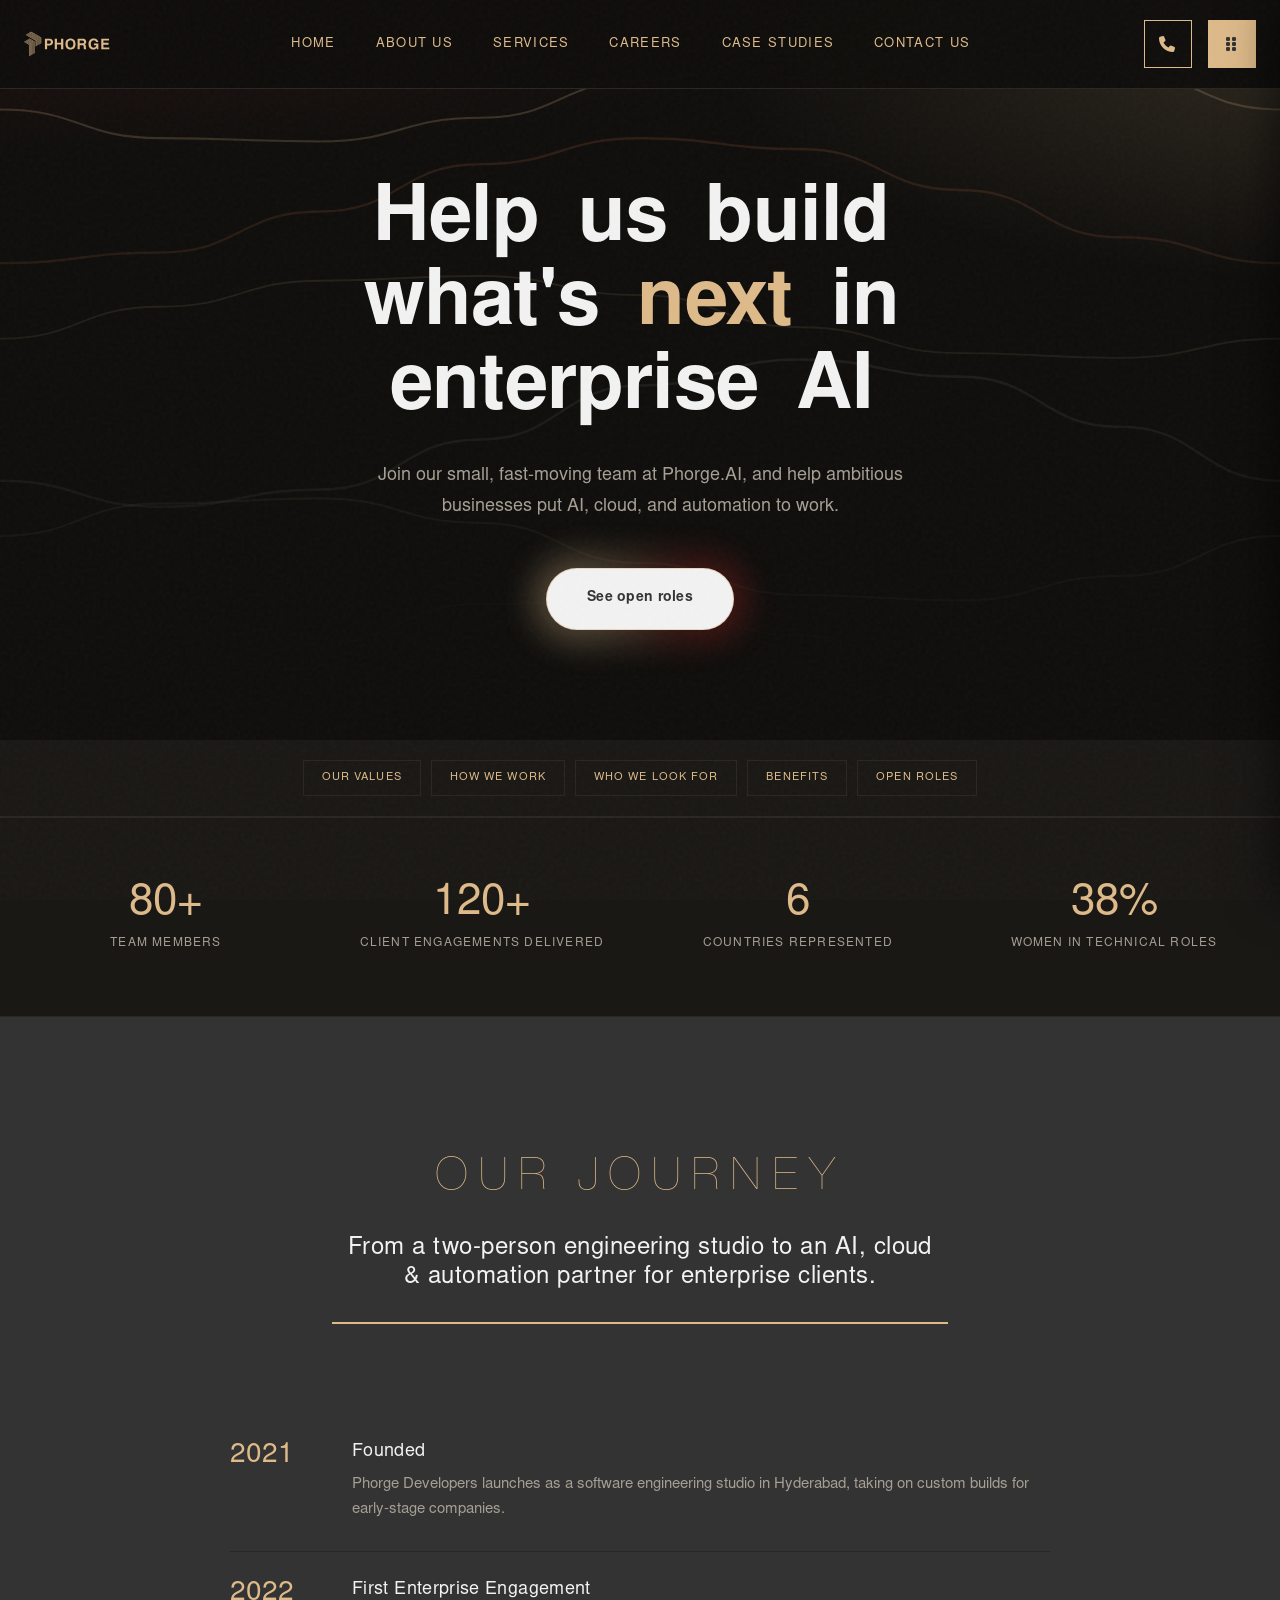
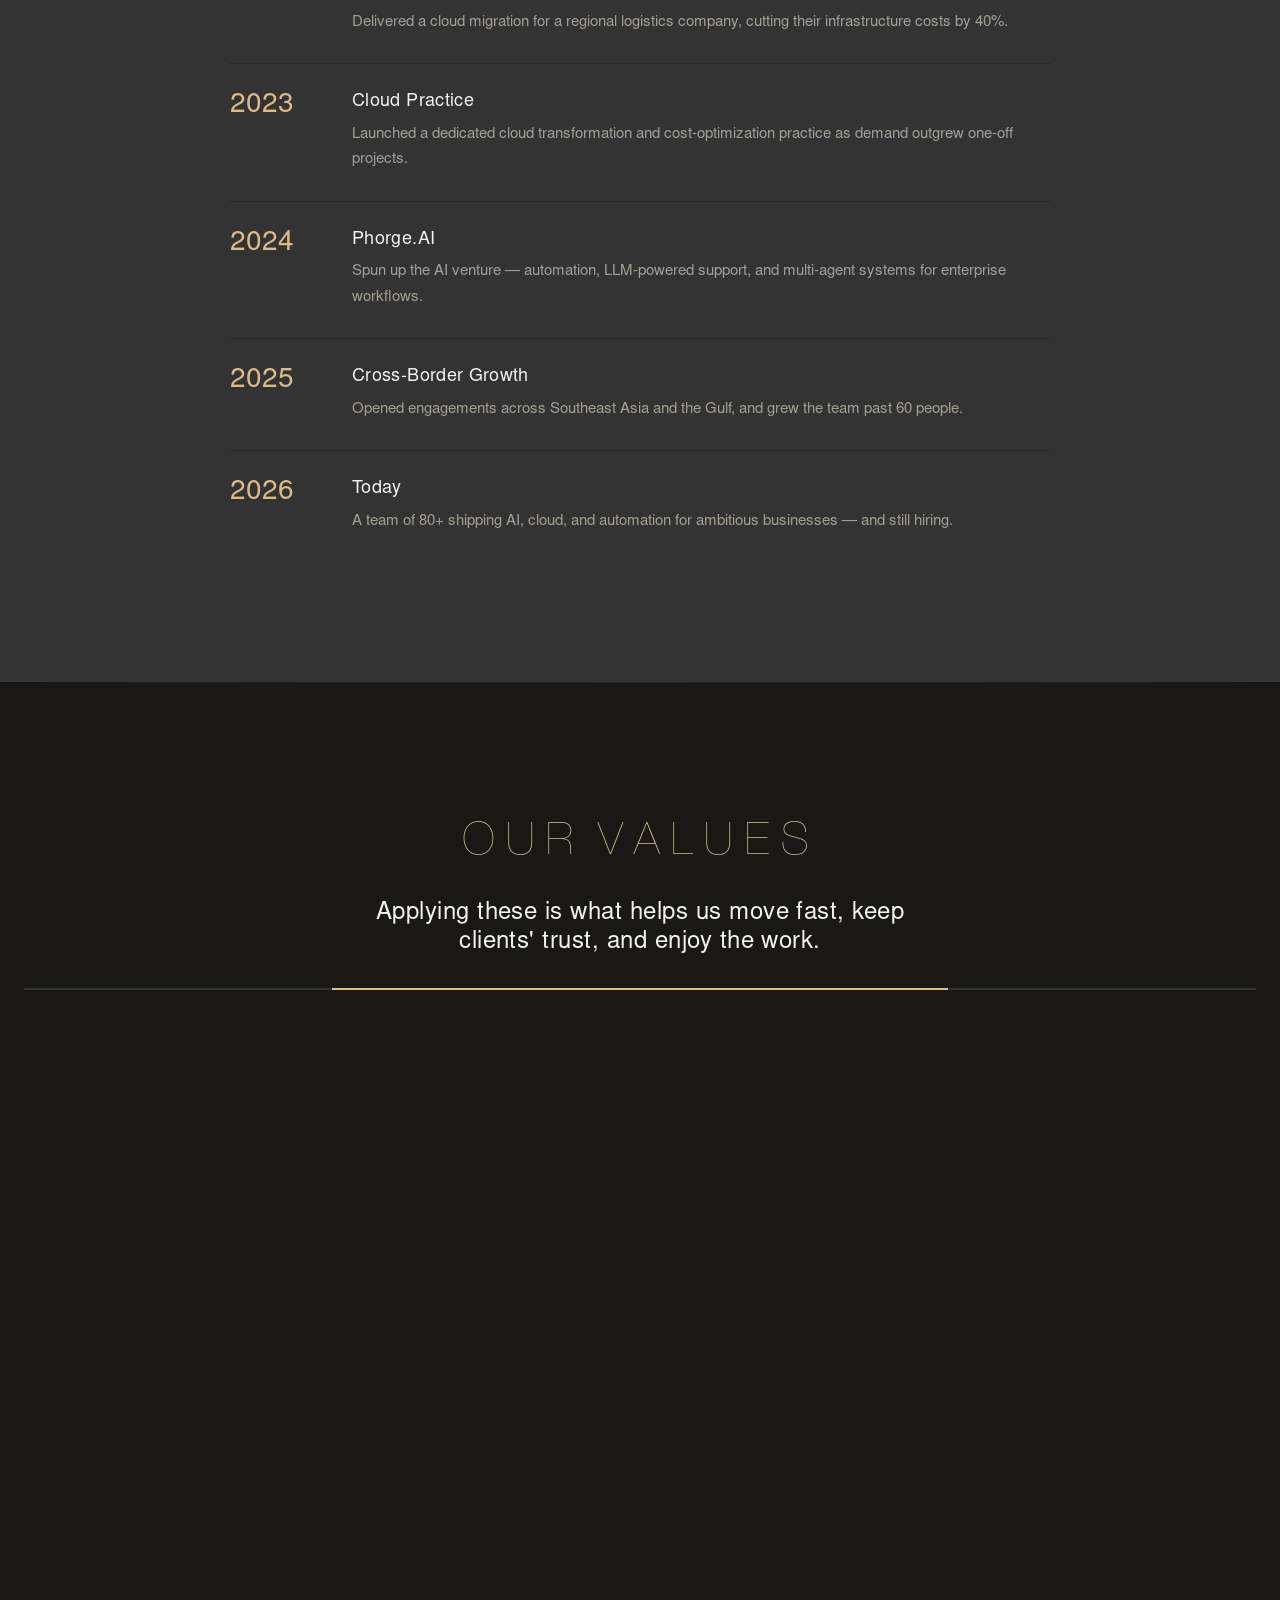
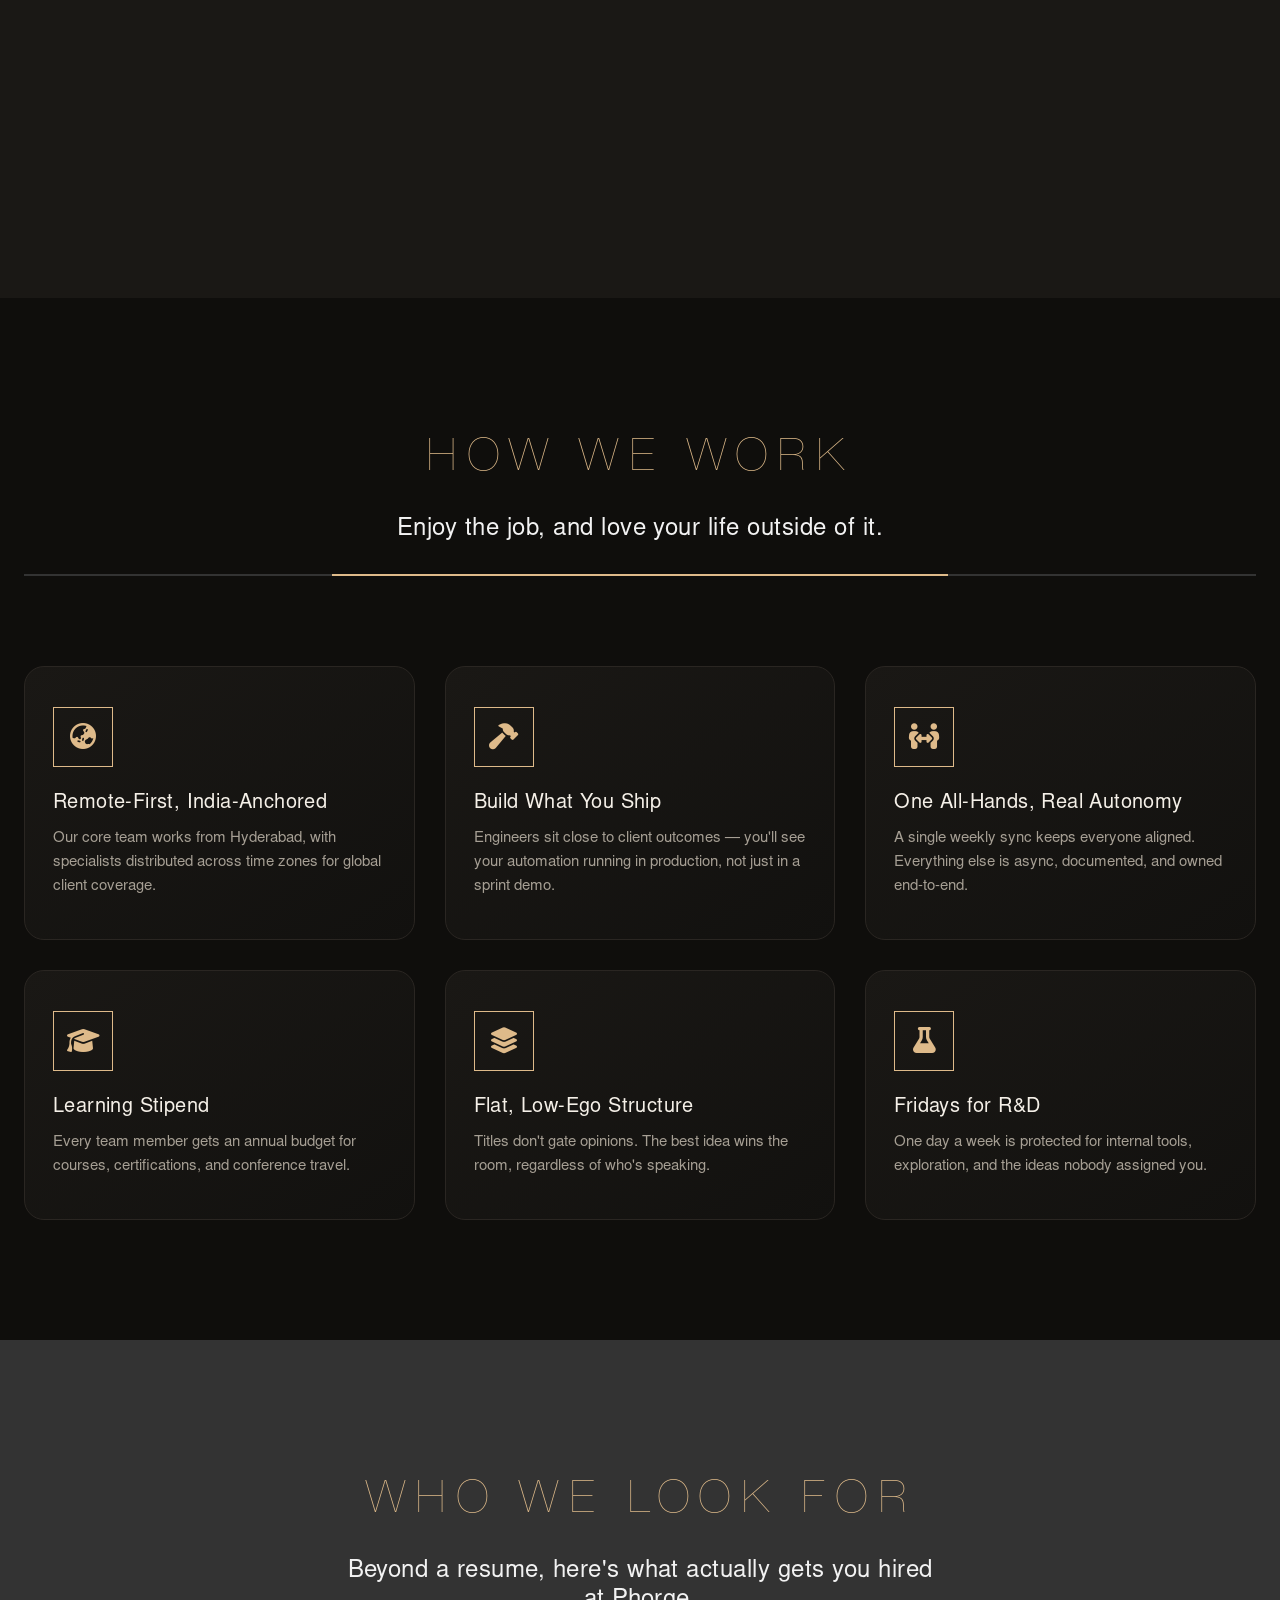
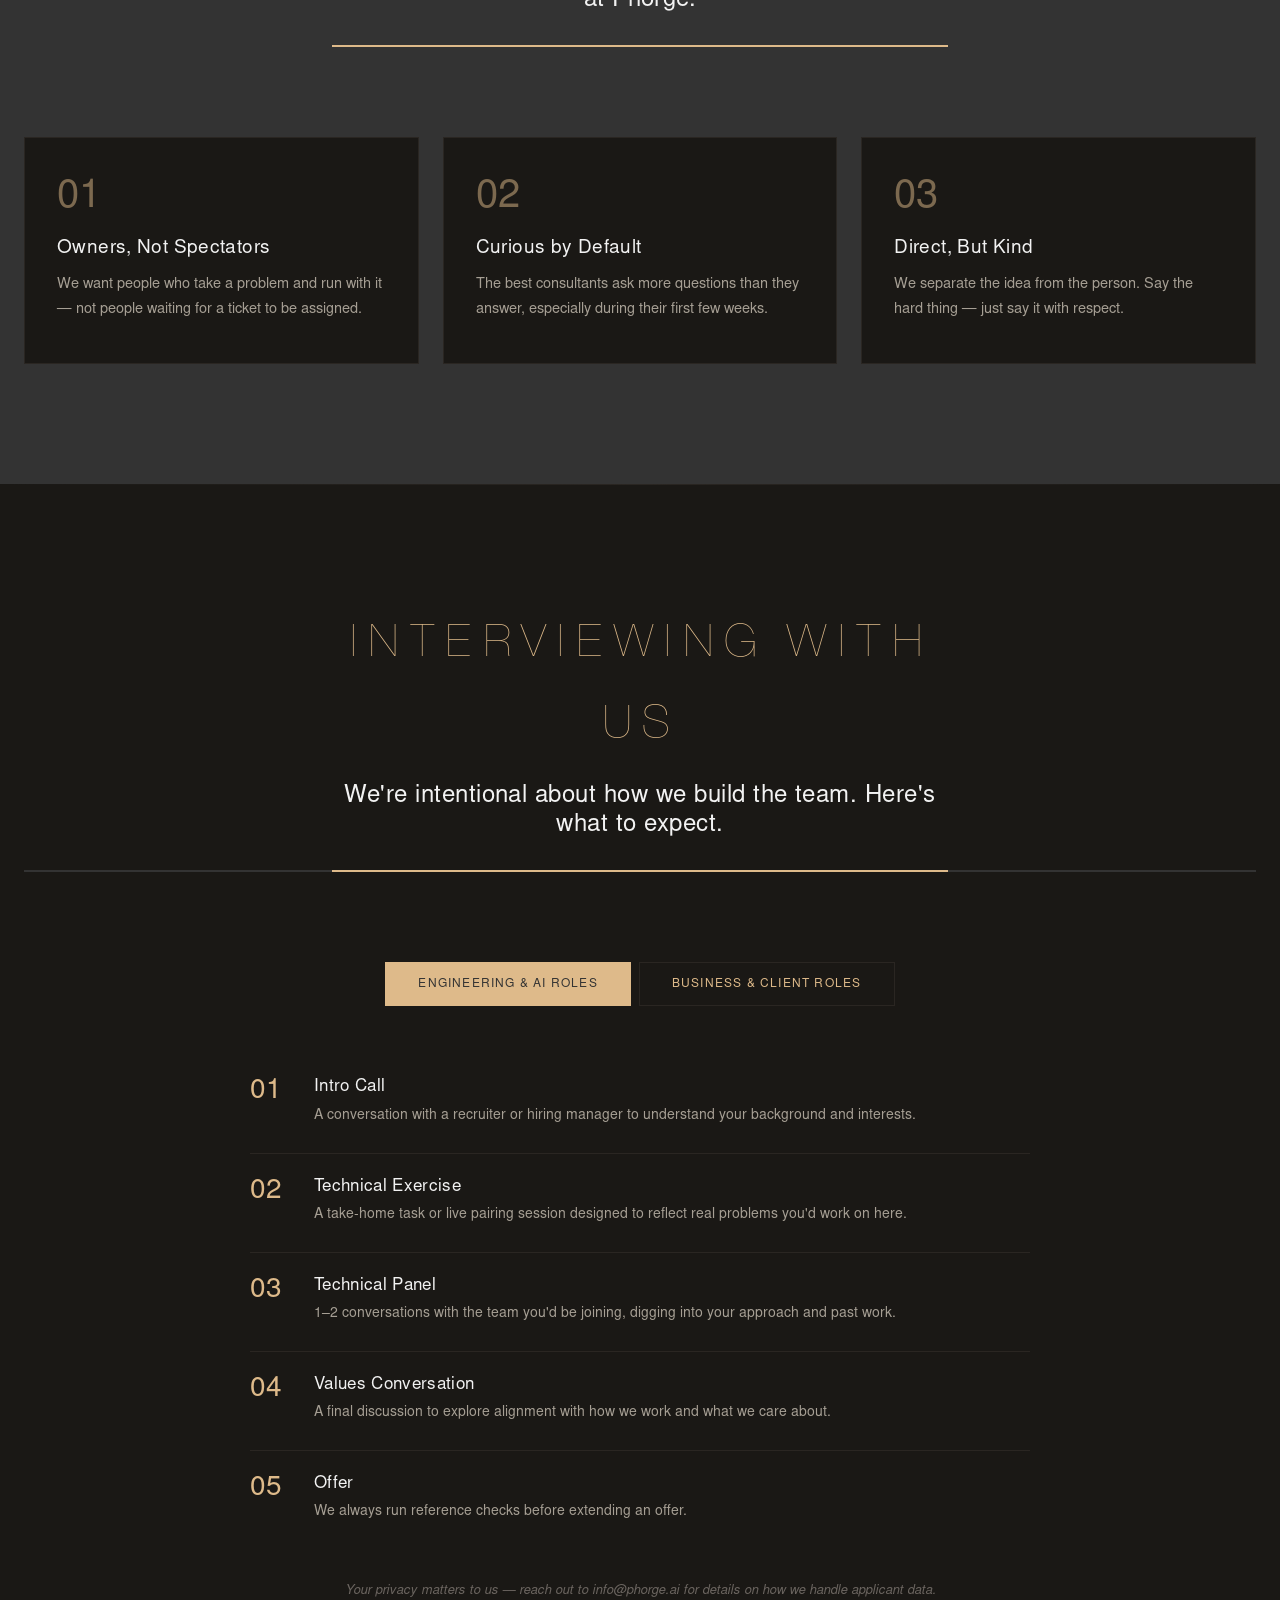
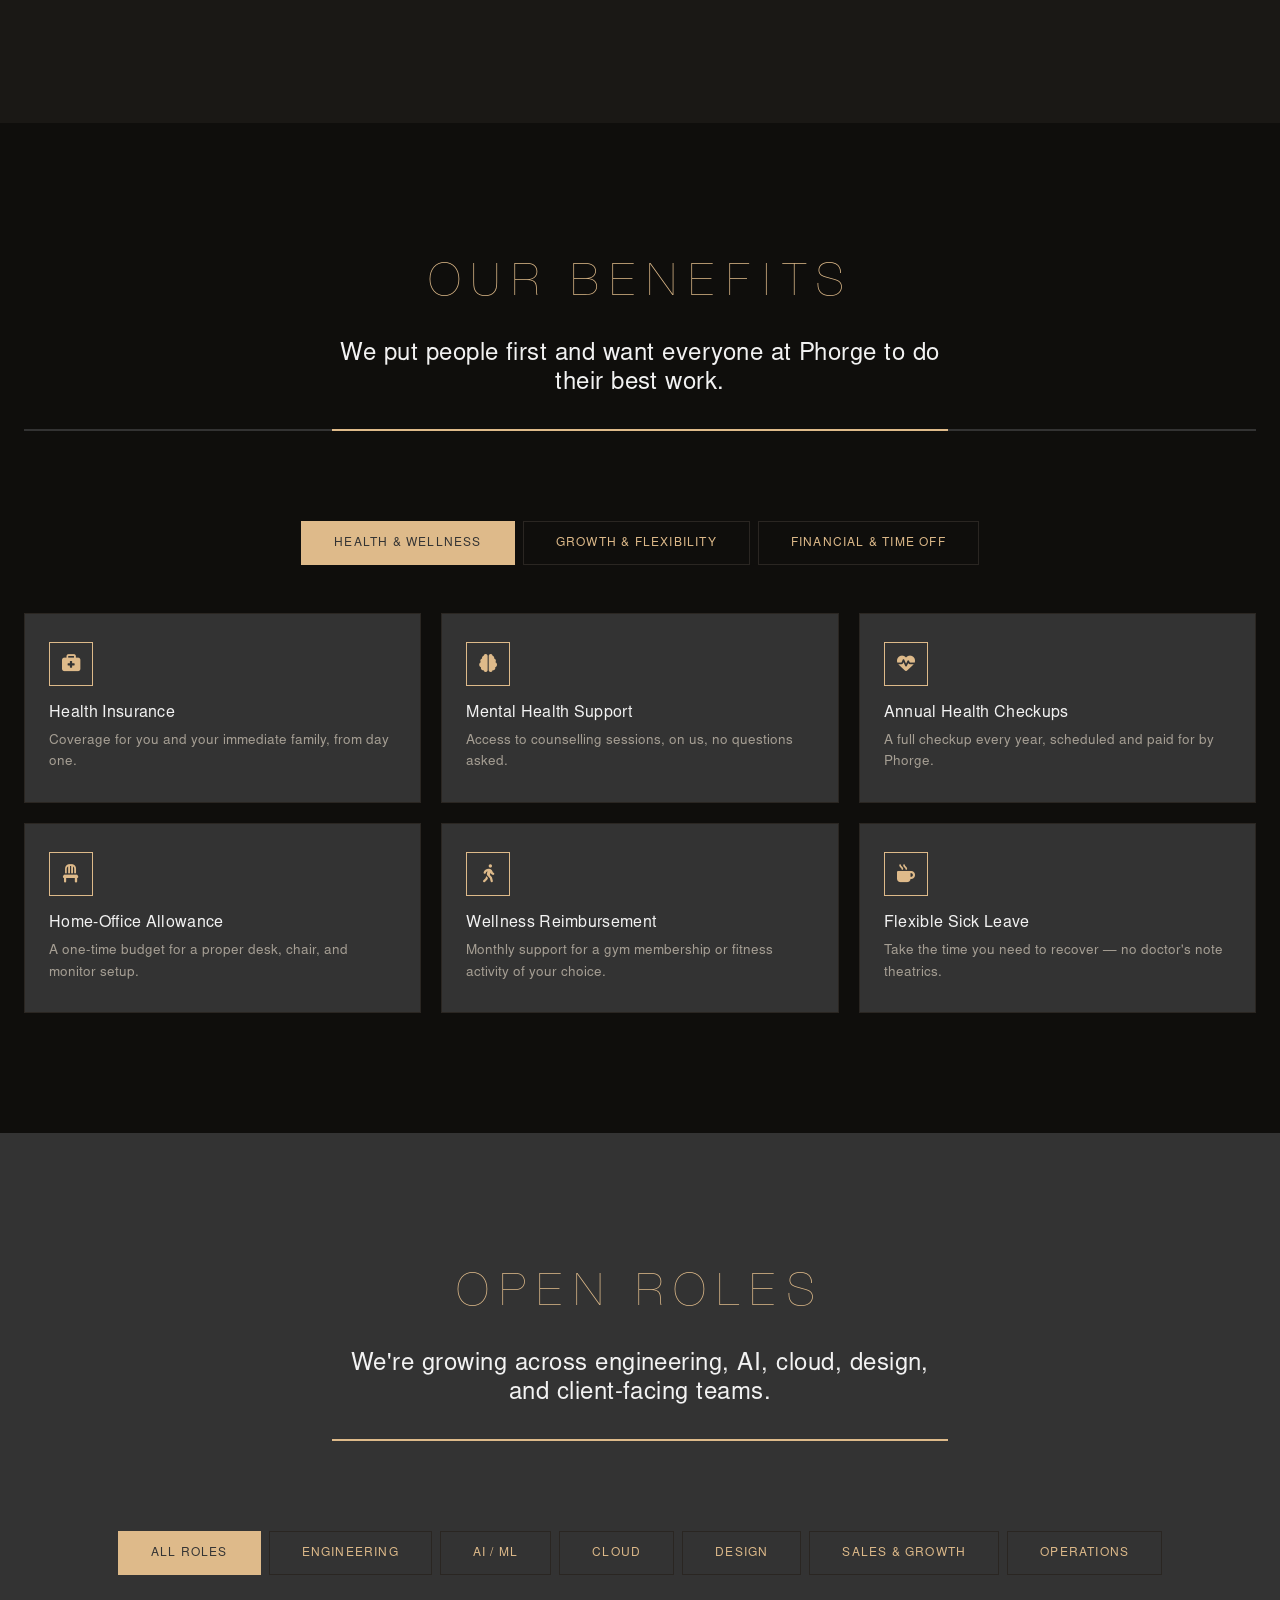
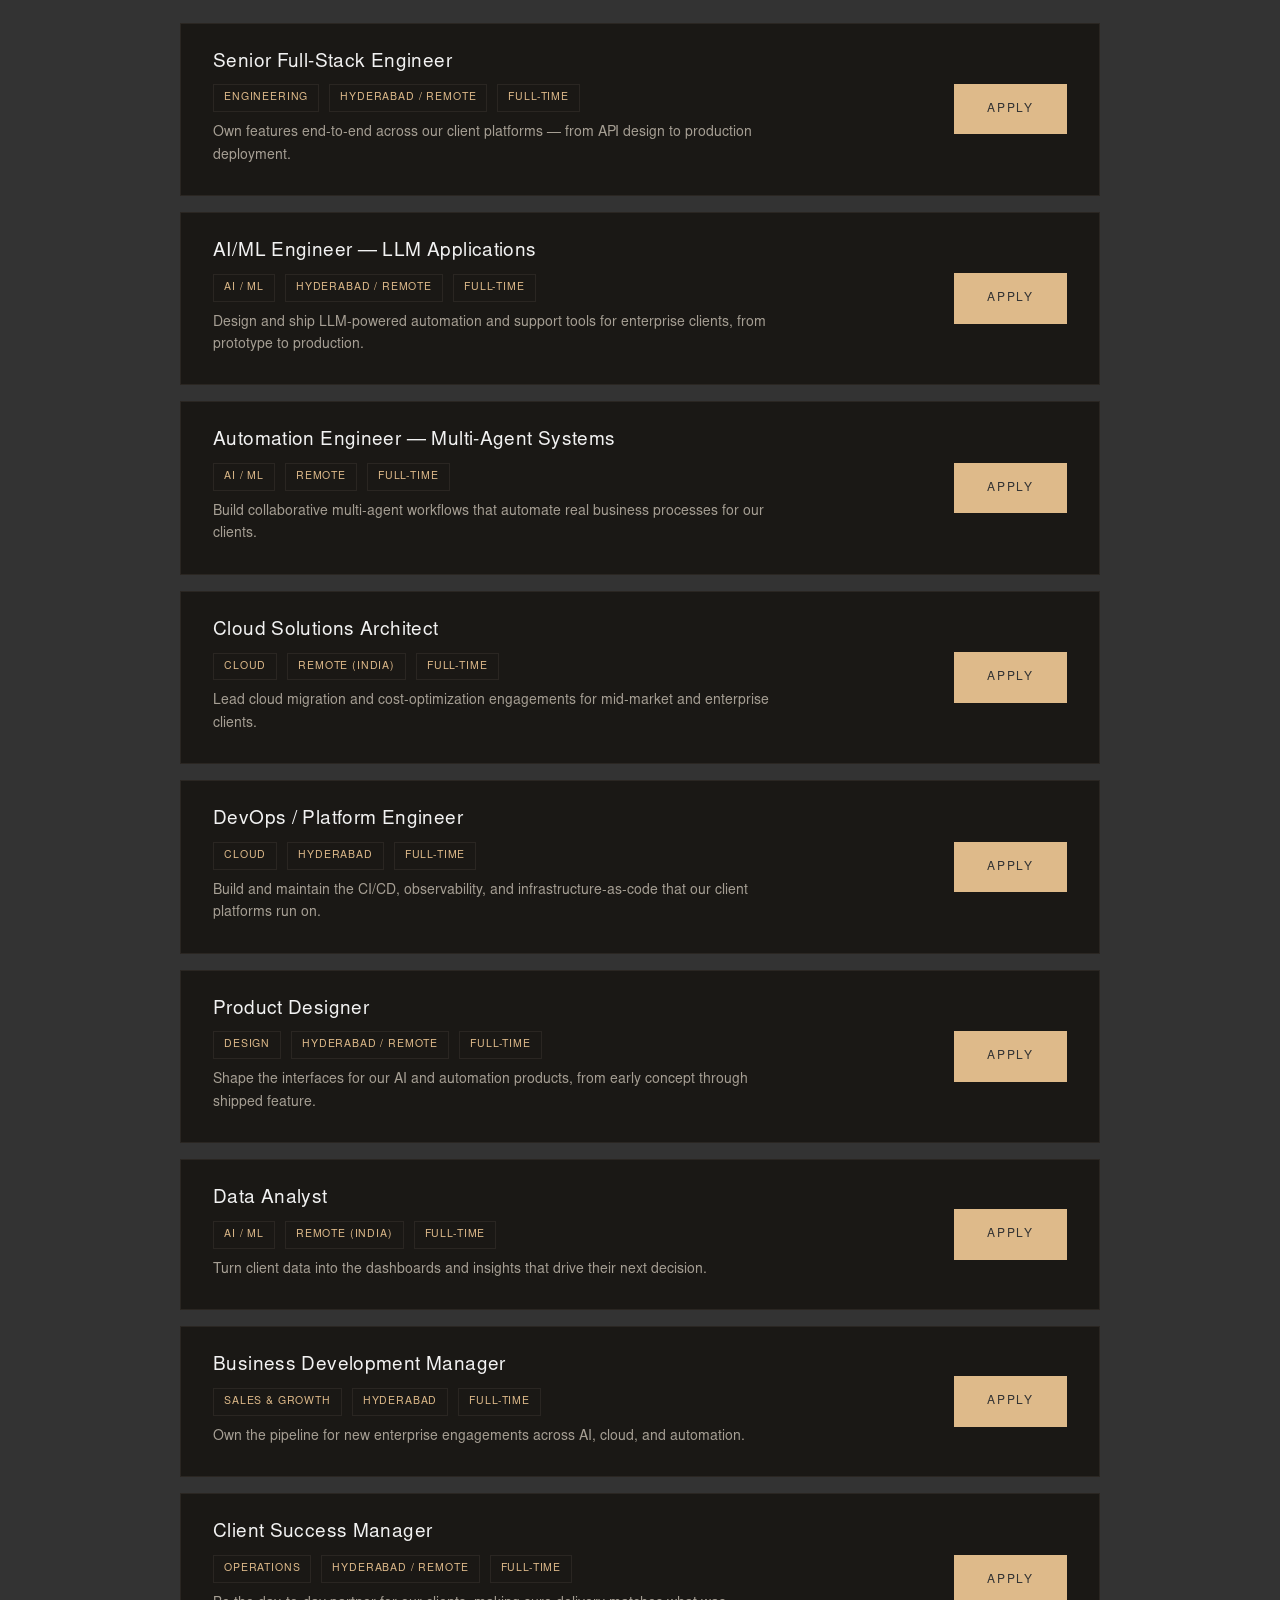
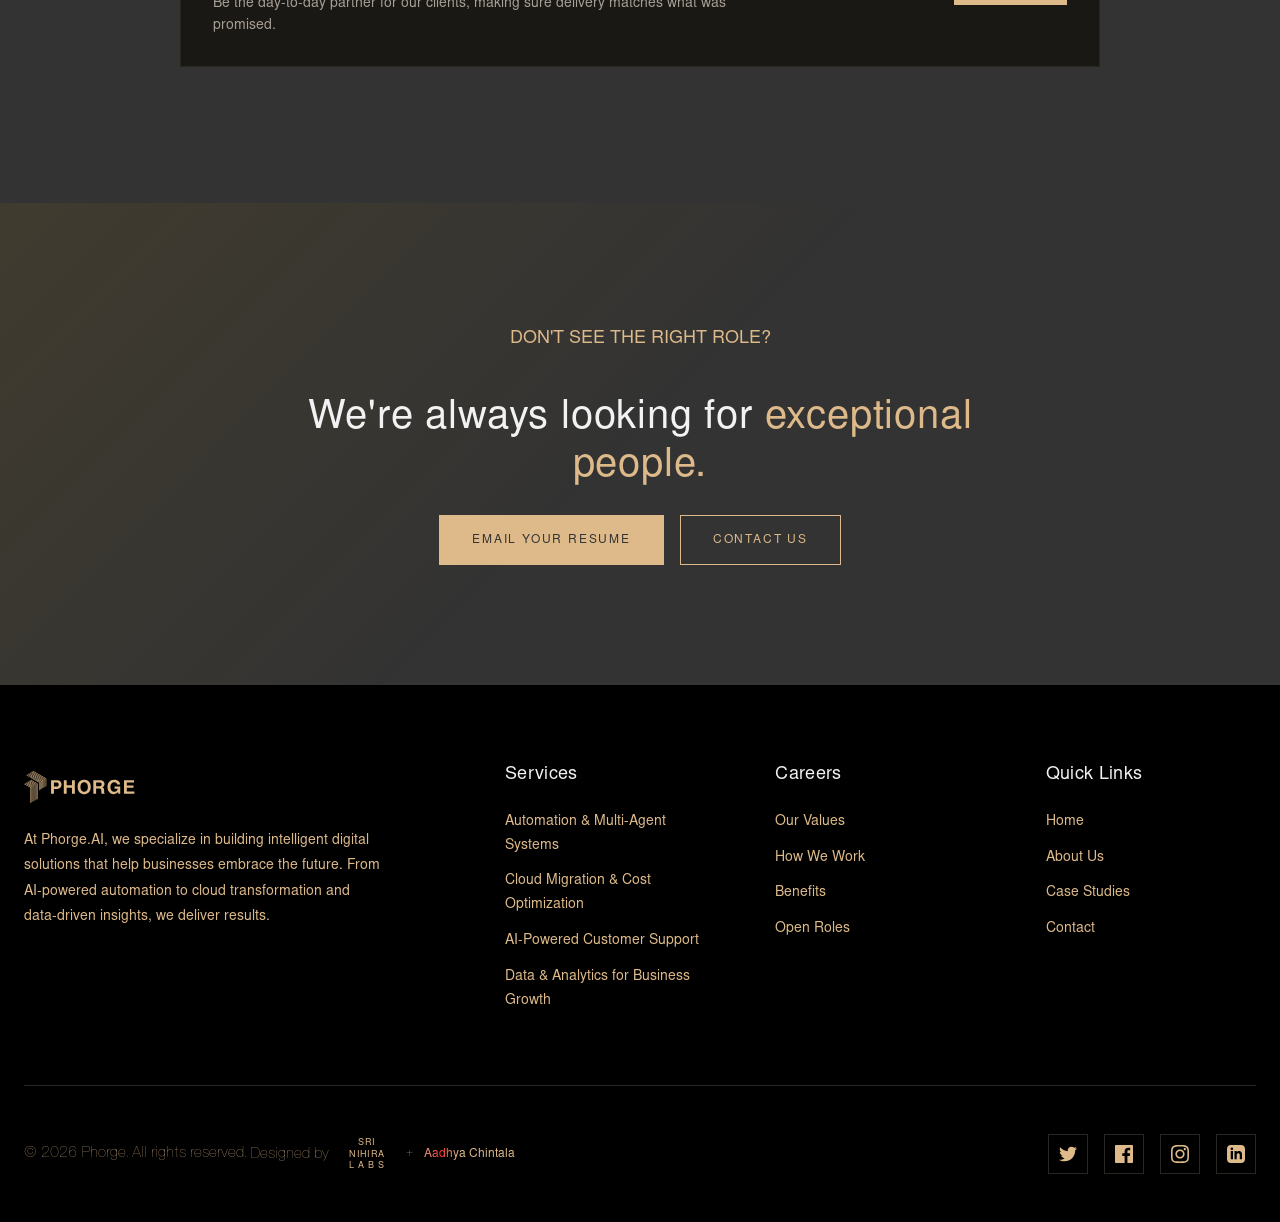
==== commit 83d440bd: "Add files via upload" ====
--- a/careers.html
+++ b/careers.html
@@ -109,36 +109,56 @@
         </div>
     </div>
 
-    <!-- Careers Hero -->
+    <!-- Careers Hero (Raycast-style: bold centered headline over an ambient,
+         slowly drifting wave field, in Phorge's gold/orange palette) -->
     <section class="careers-hero" id="hero">
+        <div class="careers-hero-waves">
+            <svg viewBox="0 0 3200 700" preserveAspectRatio="none" xmlns="http://www.w3.org/2000/svg" aria-hidden="true">
+                    <g>
+                    <path d="M0.0,103.6 C100.0,103.6 100.0,130.7 200.0,130.7 C300.0,130.7 300.0,133.9 400.0,133.9 C500.0,133.9 500.0,111.5 600.0,111.5 C700.0,111.5 700.0,76.4 800.0,76.4 C900.0,76.4 900.0,49.3 1000.0,49.3 C1100.0,49.3 1100.0,46.1 1200.0,46.1 C1300.0,46.1 1300.0,68.5 1400.0,68.5 C1500.0,68.5 1500.0,103.6 1600.0,103.6" stroke="#DEBA8A" stroke-width="2.0" fill="none" opacity="0.26"/>
+                    <path d="M0.0,249.1 C100.0,249.1 100.0,239.0 200.0,239.0 C300.0,239.0 300.0,200.2 400.0,200.2 C500.0,200.2 500.0,155.4 600.0,155.4 C700.0,155.4 700.0,130.9 800.0,130.9 C900.0,130.9 900.0,141.0 1000.0,141.0 C1100.0,141.0 1100.0,179.8 1200.0,179.8 C1300.0,179.8 1300.0,224.6 1400.0,224.6 C1500.0,224.6 1500.0,249.1 1600.0,249.1" stroke="#D4784A" stroke-width="2.3" fill="none" opacity="0.2"/>
+                    <path d="M0.0,320.6 C100.0,320.6 100.0,290.3 200.0,290.3 C300.0,290.3 300.0,265.7 400.0,265.7 C500.0,265.7 500.0,261.2 600.0,261.2 C700.0,261.2 700.0,279.4 800.0,279.4 C900.0,279.4 900.0,309.7 1000.0,309.7 C1100.0,309.7 1100.0,334.3 1200.0,334.3 C1300.0,334.3 1300.0,338.8 1400.0,338.8 C1500.0,338.8 1500.0,320.6 1600.0,320.6" stroke="#DEBA8A" stroke-width="1.8" fill="none" opacity="0.18"/>
+                    <path d="M0.0,455.1 C100.0,455.1 100.0,479.7 200.0,479.7 C300.0,479.7 300.0,463.5 400.0,463.5 C500.0,463.5 500.0,416.0 600.0,416.0 C700.0,416.0 700.0,364.9 800.0,364.9 C900.0,364.9 900.0,340.3 1000.0,340.3 C1100.0,340.3 1100.0,356.5 1200.0,356.5 C1300.0,356.5 1300.0,404.0 1400.0,404.0 C1500.0,404.0 1500.0,455.1 1600.0,455.1" stroke="#E8E0D0" stroke-width="2.5" fill="none" opacity="0.14"/>
+                    <path d="M0.0,507.2 C100.0,507.2 100.0,476.8 200.0,476.8 C300.0,476.8 300.0,471.7 400.0,471.7 C500.0,471.7 500.0,494.9 600.0,494.9 C700.0,494.9 700.0,532.8 800.0,532.8 C900.0,532.8 900.0,563.2 1000.0,563.2 C1100.0,563.2 1100.0,568.3 1200.0,568.3 C1300.0,568.3 1300.0,545.1 1400.0,545.1 C1500.0,545.1 1500.0,507.2 1600.0,507.2" stroke="#DEBA8A" stroke-width="2.1" fill="none" opacity="0.16"/>
+                    <path d="M0.0,691.5 C100.0,691.5 100.0,658.6 200.0,658.6 C300.0,658.6 300.0,609.0 400.0,609.0 C500.0,609.0 500.0,571.6 600.0,571.6 C700.0,571.6 700.0,568.5 800.0,568.5 C900.0,568.5 900.0,601.4 1000.0,601.4 C1100.0,601.4 1100.0,651.0 1200.0,651.0 C1300.0,651.0 1300.0,688.4 1400.0,688.4 C1500.0,688.4 1500.0,691.5 1600.0,691.5" stroke="#D4784A" stroke-width="1.9" fill="none" opacity="0.13"/>
+                    </g>
+                    <g transform="translate(1600,0)">
+                    <path d="M0.0,103.6 C100.0,103.6 100.0,130.7 200.0,130.7 C300.0,130.7 300.0,133.9 400.0,133.9 C500.0,133.9 500.0,111.5 600.0,111.5 C700.0,111.5 700.0,76.4 800.0,76.4 C900.0,76.4 900.0,49.3 1000.0,49.3 C1100.0,49.3 1100.0,46.1 1200.0,46.1 C1300.0,46.1 1300.0,68.5 1400.0,68.5 C1500.0,68.5 1500.0,103.6 1600.0,103.6" stroke="#DEBA8A" stroke-width="2.0" fill="none" opacity="0.26"/>
+                    <path d="M0.0,249.1 C100.0,249.1 100.0,239.0 200.0,239.0 C300.0,239.0 300.0,200.2 400.0,200.2 C500.0,200.2 500.0,155.4 600.0,155.4 C700.0,155.4 700.0,130.9 800.0,130.9 C900.0,130.9 900.0,141.0 1000.0,141.0 C1100.0,141.0 1100.0,179.8 1200.0,179.8 C1300.0,179.8 1300.0,224.6 1400.0,224.6 C1500.0,224.6 1500.0,249.1 1600.0,249.1" stroke="#D4784A" stroke-width="2.3" fill="none" opacity="0.2"/>
+                    <path d="M0.0,320.6 C100.0,320.6 100.0,290.3 200.0,290.3 C300.0,290.3 300.0,265.7 400.0,265.7 C500.0,265.7 500.0,261.2 600.0,261.2 C700.0,261.2 700.0,279.4 800.0,279.4 C900.0,279.4 900.0,309.7 1000.0,309.7 C1100.0,309.7 1100.0,334.3 1200.0,334.3 C1300.0,334.3 1300.0,338.8 1400.0,338.8 C1500.0,338.8 1500.0,320.6 1600.0,320.6" stroke="#DEBA8A" stroke-width="1.8" fill="none" opacity="0.18"/>
+                    <path d="M0.0,455.1 C100.0,455.1 100.0,479.7 200.0,479.7 C300.0,479.7 300.0,463.5 400.0,463.5 C500.0,463.5 500.0,416.0 600.0,416.0 C700.0,416.0 700.0,364.9 800.0,364.9 C900.0,364.9 900.0,340.3 1000.0,340.3 C1100.0,340.3 1100.0,356.5 1200.0,356.5 C1300.0,356.5 1300.0,404.0 1400.0,404.0 C1500.0,404.0 1500.0,455.1 1600.0,455.1" stroke="#E8E0D0" stroke-width="2.5" fill="none" opacity="0.14"/>
+                    <path d="M0.0,507.2 C100.0,507.2 100.0,476.8 200.0,476.8 C300.0,476.8 300.0,471.7 400.0,471.7 C500.0,471.7 500.0,494.9 600.0,494.9 C700.0,494.9 700.0,532.8 800.0,532.8 C900.0,532.8 900.0,563.2 1000.0,563.2 C1100.0,563.2 1100.0,568.3 1200.0,568.3 C1300.0,568.3 1300.0,545.1 1400.0,545.1 C1500.0,545.1 1500.0,507.2 1600.0,507.2" stroke="#DEBA8A" stroke-width="2.1" fill="none" opacity="0.16"/>
+                    <path d="M0.0,691.5 C100.0,691.5 100.0,658.6 200.0,658.6 C300.0,658.6 300.0,609.0 400.0,609.0 C500.0,609.0 500.0,571.6 600.0,571.6 C700.0,571.6 700.0,568.5 800.0,568.5 C900.0,568.5 900.0,601.4 1000.0,601.4 C1100.0,601.4 1100.0,651.0 1200.0,651.0 C1300.0,651.0 1300.0,688.4 1400.0,688.4 C1500.0,688.4 1500.0,691.5 1600.0,691.5" stroke="#D4784A" stroke-width="1.9" fill="none" opacity="0.13"/>
+                    </g>
+                </svg>
+        </div>
         <div class="container">
             <div class="careers-hero-inner">
-                <div class="careers-eyebrow">
-                    <span class="dot"></span>
-                    We're Hiring
-                </div>
                 <h1 class="hero-title careers-hero-title">
-                    Build what's <span class="gold">next</span> in enterprise AI — with us.
+                    Help us build what's <span class="gold">next</span> in enterprise AI
                 </h1>
                 <p class="careers-hero-desc" data-reveal="fade">
-                    Phorge.AI is a small, fast-moving team solving real automation, cloud, and data problems for ambitious businesses. We're looking for owners — not spectators — to help us build it.
+                    Join our small, fast-moving team at Phorge.AI, and help ambitious businesses put AI, cloud, and automation to work.
                 </p>
                 <div class="careers-hero-actions">
-                    <a href="#roles" class="learn-more">
-                        <span class="circle"><span class="icon arrow"></span></span>
-                        <span class="button-text">View Open Roles</span>
-                    </a>
-                </div>
-                <div class="careers-jumpnav">
-                    <a href="#values">Our Values</a>
-                    <a href="#culture">How We Work</a>
-                    <a href="#hiring">Who We Look For</a>
-                    <a href="#benefits">Benefits</a>
-                    <a href="#roles">Open Roles</a>
-                </div>
-            </div>
-        </div>
-    </section>
+                    <a href="#roles" class="careers-hero-pill">See open roles</a>
+                </div>
+            </div>
+        </div>
+    </section>
+
+    <!-- Quick links (moved out of the hero to keep it uncluttered) -->
+    <div class="careers-quicklinks">
+        <div class="container">
+            <div class="careers-jumpnav">
+                <a href="#values">Our Values</a>
+                <a href="#culture">How We Work</a>
+                <a href="#hiring">Who We Look For</a>
+                <a href="#benefits">Benefits</a>
+                <a href="#roles">Open Roles</a>
+            </div>
+        </div>
+    </div>
 
     <!-- Stats -->
     <section class="careers-stats">
--- a/careers.css
+++ b/careers.css
@@ -19,92 +19,146 @@
     pointer-events: auto;
 }
 
-/* ── Sub-hero (careers-specific hero variant) ── */
+/* ── Hero (Raycast-style): big centered headline over an ambient, slowly
+   drifting field of wavy trace-lines, in Phorge's gold/orange/cream palette
+   — the same three accent colors the homepage's innovation-section traces
+   use, so the "character" reads as Phorge's own rather than borrowed. ── */
 .careers-hero {
-    min-height: 72vh;
+    min-height: 82vh;
     display: flex;
     align-items: center;
+    justify-content: center;
     position: relative;
-    padding: 160px 0 80px;
+    padding: 180px 0 110px;
     overflow: hidden;
-}
-
-.careers-hero::before {
+    background:
+        radial-gradient(ellipse 120% 65% at 12% -15%, rgba(255, 51, 51, 0.14) 0%, transparent 55%),
+        radial-gradient(ellipse 90% 60% at 105% 5%, rgba(222, 186, 138, 0.16) 0%, transparent 55%),
+        var(--bg-dark);
+}
+
+.careers-hero-waves {
+    position: absolute;
+    inset: 0;
+    overflow: hidden;
+    z-index: 0;
+    pointer-events: none;
+    -webkit-mask-image: linear-gradient(180deg, rgba(0, 0, 0, 0.9) 0%, rgba(0, 0, 0, 0.35) 68%, transparent 96%);
+    mask-image: linear-gradient(180deg, rgba(0, 0, 0, 0.9) 0%, rgba(0, 0, 0, 0.35) 68%, transparent 96%);
+}
+
+.careers-hero-waves svg {
+    position: absolute;
+    top: 0;
+    left: 0;
+    height: 100%;
+    width: 200%;
+    animation: careersWavesDrift 70s linear infinite;
+}
+
+@keyframes careersWavesDrift {
+    from { transform: translateX(0); }
+    to   { transform: translateX(-50%); }
+}
+
+@media (prefers-reduced-motion: reduce) {
+    .careers-hero-waves svg { animation: none; }
+}
+
+.careers-hero-inner {
+    max-width: 780px;
+    margin: 0 auto;
+    position: relative;
+    z-index: 2;
+    text-align: center;
+}
+
+.careers-hero-title {
+    font-size: clamp(38px, 6.8vw, 78px);
+    color: var(--Phorge-Lgray);
+    margin-bottom: 28px;
+    font-weight: 700;
+    line-height: 1.08;
+    letter-spacing: -0.01em;
+}
+
+.careers-hero-title .gold {
+    color: var(--Phorge-Gold);
+    font-style: normal;
+}
+
+.careers-hero-desc {
+    font-size: 18px;
+    color: var(--text-secondary);
+    max-width: 540px;
+    margin: 0 auto 44px;
+    line-height: 1.75;
+}
+
+.careers-hero-actions {
+    display: flex;
+    justify-content: center;
+}
+
+/* The pill button — light against the dark hero, with a soft dual-color
+   glow (gold + Phorge-Orange) blurred behind it, echoing the two-tone glow
+   in the Raycast reference but built from Phorge's own accent colors. */
+.careers-hero-pill {
+    position: relative;
+    display: inline-flex;
+    align-items: center;
+    justify-content: center;
+    padding: 18px 40px;
+    background: var(--Phorge-Lgray);
+    color: var(--Phorge-Dgray);
+    font-family: "Nimbus Sans", sans-serif;
+    font-size: 14px;
+    font-weight: 700;
+    letter-spacing: 0.02em;
+    border-radius: 999px;
+    border: 1px solid rgba(222, 186, 138, 0.5);
+    transition: transform 0.3s ease;
+}
+
+.careers-hero-pill::before {
     content: '';
     position: absolute;
-    top: -40%;
-    left: -10%;
-    width: 70%;
-    height: 140%;
-    background: radial-gradient(ellipse at center, rgba(222, 186, 138, 0.08) 0%, transparent 60%);
-    pointer-events: none;
-}
-
-.careers-hero-inner {
-    max-width: 760px;
-    position: relative;
-    z-index: 2;
-}
-
-.careers-eyebrow {
-    display: inline-flex;
-    align-items: center;
+    inset: -16px;
+    border-radius: 999px;
+    background:
+        radial-gradient(circle at 20% 50%, rgba(222, 186, 138, 0.55), transparent 62%),
+        radial-gradient(circle at 82% 50%, rgba(255, 51, 51, 0.35), transparent 62%);
+    filter: blur(16px);
+    z-index: -1;
+    opacity: 0.75;
+    transition: opacity 0.3s ease;
+}
+
+.careers-hero-pill:hover {
+    transform: translateY(-2px);
+}
+
+.careers-hero-pill:hover::before {
+    opacity: 1;
+}
+
+/* ── Quick links strip (moved out from under the hero copy so the hero
+   itself stays as uncluttered as the Raycast reference) ── */
+.careers-quicklinks {
+    background: var(--bg-card);
+    border-bottom: 1px solid var(--border-color);
+    padding: 20px 0;
+}
+
+.careers-jumpnav {
+    display: flex;
+    flex-wrap: wrap;
+    justify-content: center;
     gap: 10px;
-    padding: 10px 20px;
-    background: var(--bg-card);
-    border: 1px solid var(--border-color);
-    margin-bottom: 28px;
-    font-size: 12px;
-    letter-spacing: 0.15em;
-    text-transform: uppercase;
-    color: var(--Phorge-Gold);
-}
-
-.careers-eyebrow .dot {
-    width: 7px;
-    height: 7px;
-    background: var(--success);
-    border-radius: 50%;
-    animation: pulse 2s infinite;
-}
-
-.careers-hero-title {
-    font-size: clamp(32px, 5.5vw, 56px);
-    color: var(--Phorge-Lgray);
-    margin-bottom: 24px;
-    font-weight: 200;
-    line-height: 1.15;
-}
-
-.careers-hero-title .gold {
-    color: var(--Phorge-Gold);
-    font-style: italic;
-}
-
-.careers-hero-desc {
-    font-size: 18px;
-    color: var(--Phorge-Gold);
-    max-width: 560px;
-    margin-bottom: 40px;
-    line-height: 1.8;
-}
-
-.careers-hero-actions {
-    display: flex;
-    flex-wrap: wrap;
-    gap: 16px;
-    margin-bottom: 56px;
-}
-
-/* Quick jump pills */
-.careers-jumpnav {
-    display: flex;
-    flex-wrap: wrap;
-    gap: 10px;
 }
 
 .careers-jumpnav a {
-    padding: 10px 20px;
+    padding: 8px 18px;
     background: transparent;
     border: 1px solid var(--border-color);
     color: var(--Phorge-Gold);
